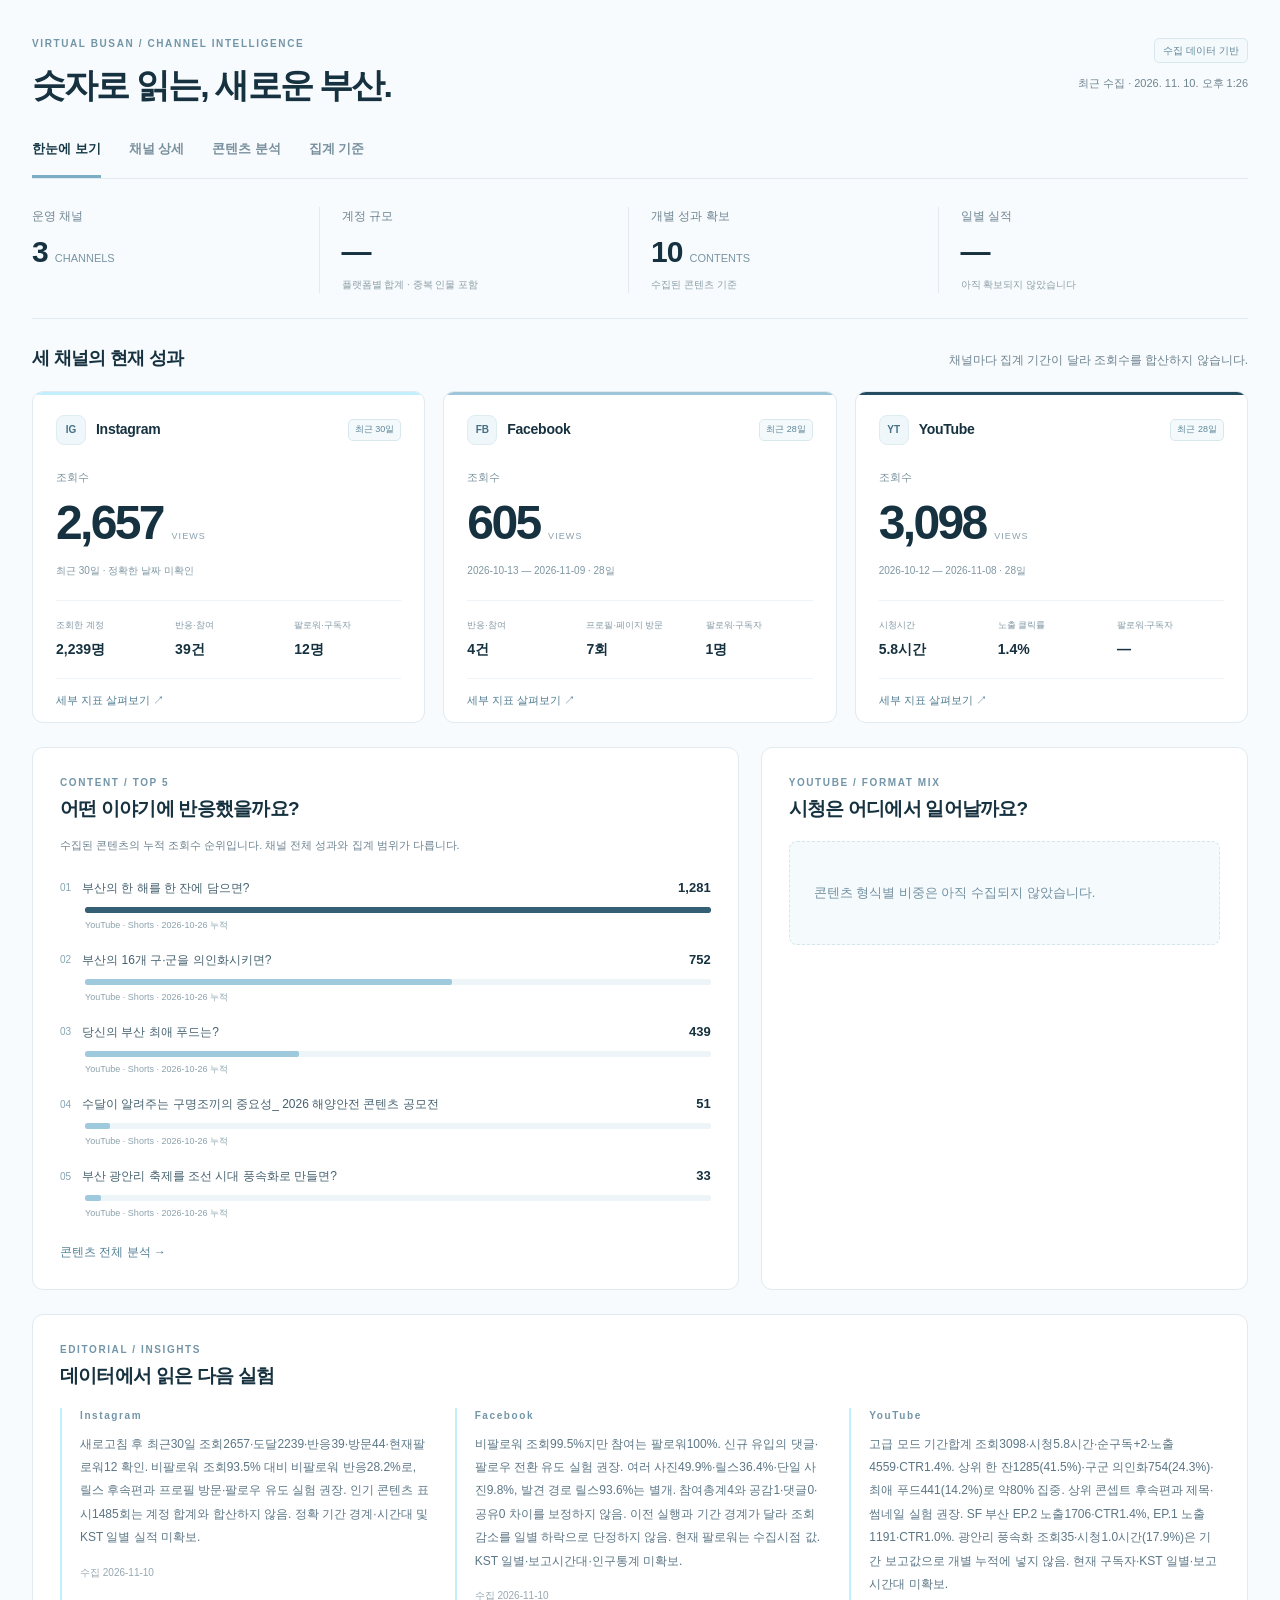
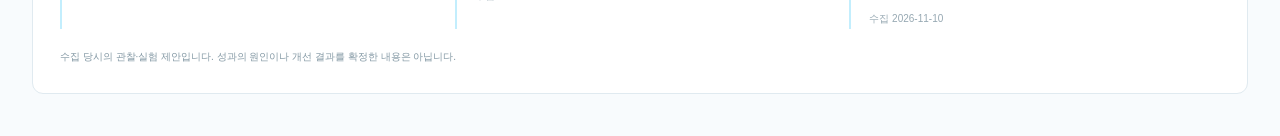
==== sns-dashboard/index.html @ a309fb2d "Update SNS dashboard from 38fe41e" ====
<!doctype html>
<html lang="ko">
<head>
<meta charset="utf-8"><meta name="viewport" content="width=device-width, initial-scale=1">
<meta name="description" content="버츄얼 부산 Instagram·Facebook·YouTube의 기간별 성과와 개별 콘텐츠, 수집 범위를 살펴보는 대시보드입니다.">
<title>버츄얼 부산 성과 대시보드 | 771 LAYERS</title>
<style>:root{--ink:#16313f;--muted:#6d8390;--line:#e0eaf0;--blue:#c3eefd;--accent:#6fa6bc;--pale:#f3f9fc}
*{box-sizing:border-box}
body{margin:0;background:#f8fbfd;color:var(--ink);font-family:Pretendard,"Noto Sans KR",-apple-system,BlinkMacSystemFont,"Segoe UI",sans-serif;font-size:14px;line-height:1.6}
button,input,select{font:inherit}
button,a,summary{touch-action:manipulation}
button{cursor:pointer}
a{color:inherit}
button:focus-visible,a:focus-visible,input:focus-visible,select:focus-visible,summary:focus-visible{outline:3px solid #629cb7;outline-offset:4px}
.sr-only{position:absolute;width:1px;height:1px;padding:0;margin:-1px;overflow:hidden;clip:rect(0,0,0,0);white-space:nowrap;border:0}
#dashboard-app{max-width:1280px;margin:auto;padding:36px 32px 42px}
.dashboard-mast{display:flex;align-items:flex-start;justify-content:space-between;gap:24px;margin-bottom:30px}
.kicker{display:block;color:#7295a7;font-size:10px;font-weight:650;letter-spacing:.16em;line-height:1.5}
h1{font-size:clamp(23px,3vw,34px);line-height:1.35;letter-spacing:-.055em;margin:12px 0 0}
h2{font-size:21px;line-height:1.4;letter-spacing:-.04em;margin:6px 0 0}
h3{font-size:16px;line-height:1.5;margin:0;letter-spacing:-.02em}
p{margin:0}
.mast-meta{display:grid;justify-items:end;gap:12px;font-size:11px;color:var(--muted);padding-top:2px}
.badge{display:inline-block;border:1px solid #d9e8ef;border-radius:5px;background:#f4fafc;color:#5e8597;padding:4px 8px;font-size:10px;line-height:1.5;white-space:nowrap}
.badge.good{background:#eaf7f5;color:#4a7e78;border-color:#daece7}
.dashboard-tabs{display:flex;gap:28px;border-bottom:1px solid var(--line);margin-bottom:28px;overflow-x:auto}
.tab{flex-shrink:0;background:none;border:0;border-bottom:3px solid transparent;padding:0 0 15px;font-size:13px;color:#78909d;font-weight:600}
.tab[aria-selected=true]{border-color:#7baec2;color:#173847}
.dashboard-view{display:grid;gap:24px}
.summary-rail{display:grid;grid-template-columns:repeat(4,minmax(0,1fr));border-bottom:1px solid var(--line);padding:0 0 25px;gap:22px}
.summary-rail>.metric{border-right:1px solid var(--line);padding-right:16px}
.summary-rail>.metric:last-child{border:0}
.metric{display:flex;flex-direction:column;gap:7px;min-width:0}
.metric-label{font-size:12px;color:#6d8592}
.metric strong{font-size:30px;font-weight:650;line-height:1.25;letter-spacing:-.03em;font-variant-numeric:tabular-nums}
.metric strong small{font-size:11px;letter-spacing:0;font-weight:450;color:#7995a3;margin-left:7px}
.metric-hint{font-size:10px;color:#8b9ea8}
.overview-title{display:flex;align-items:baseline;justify-content:space-between;gap:20px;margin:3px 0 -5px}
.overview-title h2{font-size:18px;margin:0}
.muted{font-size:12px;line-height:1.8;color:var(--muted)}
.channel-cards{display:grid;grid-template-columns:repeat(3,minmax(0,1fr));gap:18px}
.channel-card{background:white;border:1px solid var(--line);padding:23px 23px 0;border-radius:11px;overflow:hidden;position:relative}
.channel-card::before{content:"";position:absolute;top:0;left:0;right:0;height:3px;background:#c3eefd}
.channel-card.fb::before{background:#9fc6d8}
.channel-card.yt::before{background:#244d61}
.channel-card-head{display:flex;align-items:center;gap:10px;margin-bottom:24px}
.channel-card-head h3{font-size:14px}
.channel-card-head .badge{margin-left:auto;font-size:9px;padding:3px 6px}
.platform-mark{display:grid;place-items:center;flex-shrink:0;width:30px;height:30px;background:#eff7fa;border:1px solid #deedf2;border-radius:8px;font-size:10px;font-weight:750;color:#456f84}
.card-label{font-size:11px;color:#7b929e}
.channel-value{display:block;font-size:clamp(34px,4vw,48px);font-weight:650;letter-spacing:-.055em;font-variant-numeric:tabular-nums;line-height:1.3;margin:5px 0 8px}
.channel-value small{font-size:9px;color:#8ba1ad;letter-spacing:.12em;font-weight:500;margin-left:5px}
.period{font-size:10px;line-height:1.8;color:#7e96a2;overflow-wrap:anywhere}
.channel-mini{display:grid;grid-template-columns:repeat(3,minmax(0,1fr));gap:12px;border-top:1px solid #edf3f6;padding:17px 0;margin:20px 0 0}
.channel-mini dt{font-size:9px;color:#8499a5;white-space:nowrap}
.channel-mini dd{margin:6px 0 0;font-size:14px;font-weight:650;font-variant-numeric:tabular-nums}
.card-link{background:none;border:0;border-top:1px solid #edf3f6;padding:13px 0;width:100%;text-align:left;font-size:11px;color:#527e92}
.card-link:hover{color:#153b50}
.panel{padding:27px;background:white;border:1px solid var(--line);border-radius:11px;min-width:0}
.section-heading{display:flex;align-items:center;justify-content:space-between;gap:18px;margin-bottom:18px}
.section-heading h2{font-size:19px}
.section-description{margin:-5px 0 22px;font-size:11px}
.overview-dual{display:grid;grid-template-columns:1.45fr 1fr;gap:22px}
.rank-list{list-style:none;padding:0;margin:0;display:grid;gap:18px}
.rank-head{display:flex;align-items:center;gap:11px;margin-bottom:8px;font-size:12px}
.rank-number{flex-shrink:0;font-size:10px;font-variant-numeric:tabular-nums;color:#87a4b3}
.rank-name{flex:1;overflow:hidden;text-overflow:ellipsis;white-space:nowrap;color:#45616f}
.rank-head strong{font-size:13px;font-weight:650;font-variant-numeric:tabular-nums}
.bar-track{height:6px;background:#eef5f8;border-radius:2px;margin-left:25px;overflow:hidden}
.bar-track span{display:block;height:100%;background:#9fc9dc;border-radius:2px}
.rank-list li:first-child .bar-track span{background:#355f75}
.rank-list li>small{display:block;margin:5px 0 0 25px;color:#8ca1ac;font-size:9px}
.text-button{background:none;border:0;padding:0;margin-top:22px;font-size:12px;color:#527e92;text-align:left}
.donut-wrap{position:relative;width:190px;max-width:80%;margin:16px auto 12px}
.donut{display:block;width:100%;height:auto}
.ring-base{stroke:#e9f2f6}
.ring-value{stroke:#82b8ce}
.donut-center{position:absolute;inset:0;display:flex;flex-direction:column;align-items:center;justify-content:center;pointer-events:none}
.donut-center strong{font-size:31px;font-weight:650;letter-spacing:-.05em}
.donut-center span{font-size:9px;letter-spacing:.16em;color:#8ba5b3;margin-top:2px}
.donut-legend{display:flex;justify-content:center;gap:20px;font-size:11px;margin:12px 0 18px;color:#627f8e}
.donut-legend span::before{content:"";display:inline-block;width:7px;height:7px;background:#82b8ce;margin-right:6px;border-radius:2px}
.donut-legend span:last-child::before{background:#e3edf2}
.overview-dual .panel>.period{text-align:center}
.note{color:#8297a3;font-size:10px;line-height:1.9;margin-top:18px;overflow-wrap:anywhere}
.insight-grid{display:grid;grid-template-columns:repeat(3,minmax(0,1fr));gap:24px}
.insight-grid article{border-left:2px solid #c3eefd;padding-left:18px}
.insight-grid p{font-size:12px;line-height:1.95;color:#5b7685;margin:10px 0}
.insight-grid small{font-size:10px;color:#96a8b2}
.button{min-height:36px;border:1px solid #d5e4ec;background:#fff;padding:8px 12px;border-radius:6px;color:#56778a;font-size:11px;white-space:nowrap}
.button:hover{background:#eef8fc;border-color:#aacdda}
.controls{display:flex;flex-wrap:wrap;align-items:end;gap:14px}
.field{display:grid;gap:8px;min-width:150px;font-size:11px;color:#718c9b}
.field input,.field select{font-size:13px;line-height:1.4;min-height:42px;padding:10px 12px;border:1px solid #d7e5ed;background:#fff;color:#284d60;border-radius:6px;max-width:100%;width:100%}
.search-field{flex:1;min-width:180px}
.content-controls{gap:12px;padding:18px;background:#f5fafc;border-radius:8px}
.content-controls>.field{min-width:120px;flex:1}
.content-controls>.search-field{flex:1.5}
.metrics-grid{display:grid;grid-template-columns:repeat(4,minmax(0,1fr));gap:0;margin-top:22px}
.metrics-grid>.metric{padding:22px 16px 22px 0;border-top:1px solid #e8f0f4}
.metrics-grid .metric strong{font-size:27px}
.history-chart{display:flex;align-items:end;justify-content:center;gap:clamp(16px,5vw,58px);padding:16px 4px 6px;overflow-x:auto}
.history-point{min-width:60px;max-width:110px;flex:1;display:grid;gap:8px;text-align:center;font-variant-numeric:tabular-nums}
.history-point>strong{font-size:16px;font-weight:650}
.history-rail{height:130px;background:#f2f8fb;position:relative;display:flex;align-items:end;justify-content:center;border-radius:4px;overflow:hidden}
.history-rail>span{display:block;width:100%;background:#a6cddd;border-radius:4px 4px 0 0}
.history-point:last-child .history-rail>span{background:#355f75}
.history-point>span{font-size:12px;color:#668494}
.history-point>small{font-size:10px;color:#95aab5}
.analysis-copy{color:#5d7a8a;font-size:14px;line-height:2;max-width:850px;margin-bottom:22px}
.text-link{font-size:12px;color:#3f708a;text-decoration:none;text-underline-offset:4px}
.text-link:hover{text-decoration:underline}
.source-links{display:flex;flex-wrap:wrap;gap:14px;margin-top:16px}
.result-count{font-size:11px;color:#7391a1;padding:18px 0 14px}
.table-scroll{max-width:100%;overflow:auto}
table{width:100%;border-collapse:collapse;font-variant-numeric:tabular-nums}
th{font-size:10px;text-align:right;color:#76919f;background:#f3f8fb;white-space:nowrap;padding:13px 12px;font-weight:550}
td{font-size:12px;text-align:right;white-space:nowrap;padding:18px 12px;border-bottom:1px solid #edf3f6;color:#65808f}
th:first-child,td:first-child{text-align:left}
td:first-child{min-width:270px;max-width:420px}
td:nth-child(2){text-align:left;font-size:11px}
td small{display:block;font-size:9px;color:#98adb8;margin-top:5px}
tbody tr:hover{background:#fbfdfe}
.content-title{display:flex;gap:12px;align-items:center;white-space:normal;min-width:240px;line-height:1.8}
.content-title .text-link{color:#294e62;font-weight:550}
.content-title .rank-number{align-self:start;padding-top:3px}
.empty{padding:38px 24px;background:#f5fafc;border:1px dashed #d4e5ed;border-radius:8px;font-size:13px;line-height:2;color:#7290a1;margin:18px 0}
.coverage-grid{display:grid;grid-template-columns:repeat(3,minmax(0,1fr));gap:18px}
.coverage-grid article{padding:20px;background:#f6fafc;border-radius:8px}
.coverage-grid h3{margin-bottom:13px}
.coverage-grid p{font-size:11px;color:#7791a0;margin:12px 0}
.coverage-grid small{display:block;font-size:10px;color:#88a0ad;line-height:1.8}
.goal-field{display:inline-grid;margin-top:20px;margin-right:12px;vertical-align:bottom}
.definitions{display:grid;grid-template-columns:150px 1fr;gap:15px 24px;margin:0;font-size:12px;line-height:1.9}
.definitions dt{font-weight:600;color:#446a80}
.definitions dd{margin:0;color:#7a94a3}
.source-note{border-top:1px solid #e7eff4;padding:15px 0}
.source-note summary{cursor:pointer;font-size:12px;color:#608396}
.source-note p{font-size:12px;line-height:2;color:#8198a5;margin-top:18px;overflow-wrap:anywhere}
@media(max-width:1000px){#dashboard-app{padding:28px 24px}
.channel-card{padding:20px 18px 0}
.channel-mini{gap:8px}
.channel-mini dt{white-space:normal}
.overview-dual{grid-template-columns:1.2fr 1fr}
.metrics-grid{grid-template-columns:repeat(3,minmax(0,1fr))}
.insight-grid{gap:16px}
}
@media(max-width:700px){#dashboard-app{padding:24px 16px 30px}
.dashboard-mast{flex-direction:column;gap:16px;margin-bottom:22px}
.mast-meta{justify-items:start;display:flex;flex-wrap:wrap;align-items:center;font-size:10px;gap:10px}
.dashboard-tabs{gap:24px;margin-bottom:23px}
.tab{font-size:12px;padding-bottom:13px}
.dashboard-view{gap:20px}
.summary-rail{grid-template-columns:repeat(2,minmax(0,1fr));gap:20px;padding-bottom:22px}
.summary-rail>.metric:nth-child(2){border:0}
.summary-rail .metric strong{font-size:26px}
.metric-hint{font-size:9px}
.overview-title{flex-direction:column;gap:8px}
.overview-title .muted{font-size:11px}
.channel-cards{grid-template-columns:1fr;gap:14px}
.channel-card{padding:20px 22px 0}
.channel-card-head{margin-bottom:16px}
.channel-value{font-size:44px}
.channel-mini{margin-top:17px;padding:15px 0}
.channel-mini dt{font-size:10px}
.channel-mini dd{font-size:16px}
.channel-card .period{font-size:11px}
.card-link{min-height:44px}
.overview-dual{grid-template-columns:1fr;gap:20px}
.panel{padding:22px 18px}
.section-heading{gap:12px;align-items:flex-start;flex-wrap:wrap}
.section-heading h2{font-size:18px}
.insight-grid{grid-template-columns:1fr;gap:24px}
.insight-grid p{font-size:13px}
.metrics-grid{grid-template-columns:repeat(2,minmax(0,1fr))}
.metrics-grid .metric strong{font-size:26px}
.metrics-grid>.metric{padding:18px 8px 18px 0}
.controls>.field{flex:1;min-width:120px}
.content-controls>.field{flex:1;min-width:calc(50% - 8px)}
.content-controls>.search-field{min-width:100%}
.field input,.field select{font-size:16px;min-height:44px}
.coverage-grid{grid-template-columns:1fr;gap:14px}
.definitions{grid-template-columns:1fr;gap:6px}
.definitions dd{margin-bottom:12px}
.history-chart{gap:18px}
.history-rail{height:110px}
.history-point{min-width:55px}
.history-point>strong{font-size:14px}
.note{font-size:11px}
.button{min-height:42px}
.donut-wrap{width:180px}
.table-scroll{margin-top:4px}
td{padding:15px 10px}
.source-note summary{line-height:1.9}
}


/* Allow ranking titles to truncate inside narrow grid tracks. */
.rank-list,.rank-list li,.rank-head{min-width:0;max-width:100%}
.rank-name{min-width:0}
.rank-head strong{flex-shrink:0}
</style>
</head>
<body>
<main id="dashboard-app" aria-label="SNS 성과 대시보드"></main>
<noscript><p>성과 탐색에는 JavaScript가 필요합니다.</p></noscript>
<!--
ASIDE UPDATE GUIDE / 수집 규약 v2
수정 범위: dashboard-data JSON만 갱신합니다. 화면·모델·스타일 코드는 수정하지 않습니다.
기존 daily/posts/collection/weeklyGoals 이력을 삭제하지 않습니다. 미수집은 null, 실제0은 숫자0입니다.
1. daily는 한국시간 날짜별 실제 실적만 저장합니다. 최근28일/30일 합계나 누적치를 하루 값으로 넣지 않습니다.
2. posts는 cid+ch+asOf별 개별 콘텐츠 누적 스냅샷입니다. date는 게시일, asOf는 누적 기준일입니다.
   format은 short|video|reel|image|other로 구분하며 확인하지 못하면 생략합니다.
   일반 동영상 개별 수치를 확인했다면 형식과 기준일·출처를 함께 저장합니다. 채널의 일반 영상 합계를 단일 게시물로 넣지 않습니다.
3. channelSnapshots는 기간별 채널 성과입니다. ch+collectedAt으로 갱신하며 구조:
   {ch:'ig|fb|yt',collectedAt:'시간대포함ISO',window:{days:28,start:'YYYY-MM-DD 또는 null',end:'YYYY-MM-DD 또는 null',timeZone:'확인된시간대 또는 미확인'},metrics:{views:숫자,followers:숫자, ...},insight:'관찰메모',sources:['검증한출처URL']}
   날짜/시간대를 추정하지 않습니다. followers는 수집시점계정규모이며 기간성과와 별개입니다.
   metric 키와 정의는 README.md와 dashboard-model.js를 따릅니다.
4. collection에는 채널별 attemptedAt/status(ok|partial|failed)/message를 계속 기록합니다.
   기존 방식의 한국어 수집 메모도 화면에서 자동 해석하지만 가능하면 channelSnapshots를 함께 저장합니다.
   메모에는 정확한 기간, 지표명, 원문수치, 누락범위, 출처를 기록합니다. 로그인정보·토큰·개인정보는 금지합니다.
5. updatedAt은 마지막 실제 성공 수집 시각입니다. 전체 실패면 유지합니다.
6. 기간별 성과, 콘텐츠 누적, 일별 실적을 혼합하거나 기간이 다른채널 조회수를 합산하지 않습니다.
7. JSON의 <는 유니코드 escape로 저장합니다. 커밋 전 JSON 문법과 기존이력 보존을 검증합니다.
8. main push -> 자동 exporter -> 공개포트폴리오 sns-dashboard/ 배포를 확인합니다.
-->
<script id="dashboard-data" type="application/json">
{
  "schemaVersion": 1,
  "timeZone": "Asia/Seoul",
  "goal": 10000,
  "updatedAt": "2026-11-10T04:26:46.731Z",
  "channels": [
    {
      "id": "ig",
      "name": "Instagram",
      "color": "#C13584",
      "url": "https://www.instagram.com/huyangbusan/"
    },
    {
      "id": "fb",
      "name": "Facebook",
      "color": "#1877F2",
      "url": "https://www.facebook.com/profile.php?id=61595306941097"
    },
    {
      "id": "yt",
      "name": "YouTube",
      "color": "#D93025",
      "url": "https://www.youtube.com/channel/UCQipWfDNW3Jyh-cZTxS-l5A"
    }
  ],
  "daily": [],
  "posts": [
    {
      "cid": "yt-ol4yp6QLIFU",
      "ch": "yt",
      "title": "스테인드글라스로 표현된 부산 전포 카페거리",
      "date": "2026-10-25",
      "asOf": "2026-10-26",
      "views": 15,
      "com": 0,
      "conv": null,
      "source": "https://www.youtube.com/watch?v=ol4yp6QLIFU",
      "collectedAt": "2026-10-26T00:17:43.814Z"
    },
    {
      "cid": "yt-EjxKXxyIb9U",
      "ch": "yt",
      "title": "부산 갈매기 길들이기",
      "date": "2026-10-25",
      "asOf": "2026-10-26",
      "views": 1,
      "com": 0,
      "conv": null,
      "source": "https://www.youtube.com/watch?v=EjxKXxyIb9U",
      "collectedAt": "2026-10-26T00:17:43.814Z"
    },
    {
      "cid": "yt-zXyknTjiwMY",
      "ch": "yt",
      "title": "부산의 16개 구·군을 의인화시키면?",
      "date": "2026-10-23",
      "asOf": "2026-10-26",
      "views": 752,
      "com": 0,
      "conv": null,
      "source": "https://www.youtube.com/watch?v=zXyknTjiwMY",
      "collectedAt": "2026-10-26T00:17:43.814Z"
    },
    {
      "cid": "yt-6e5lO6iEXos",
      "ch": "yt",
      "title": "부산 광안리 축제를 조선 시대 풍속화로 만들면?",
      "date": "2026-10-23",
      "asOf": "2026-10-26",
      "views": 33,
      "com": 0,
      "conv": null,
      "source": "https://www.youtube.com/watch?v=6e5lO6iEXos",
      "collectedAt": "2026-10-26T00:17:43.814Z"
    },
    {
      "cid": "yt-5NVXo_Ds8Lk",
      "ch": "yt",
      "title": "부산의 한 해를 한 잔에 담으면?",
      "date": "2026-10-21",
      "asOf": "2026-10-26",
      "views": 1281,
      "com": 0,
      "conv": null,
      "source": "https://www.youtube.com/watch?v=5NVXo_Ds8Lk",
      "collectedAt": "2026-10-26T00:17:43.814Z"
    },
    {
      "cid": "yt-a-Ur5P8Adow",
      "ch": "yt",
      "title": "당신의 부산 최애 푸드는?",
      "date": "2026-10-20",
      "asOf": "2026-10-26",
      "views": 439,
      "com": 0,
      "conv": null,
      "source": "https://www.youtube.com/watch?v=a-Ur5P8Adow",
      "collectedAt": "2026-10-26T00:17:43.814Z"
    },
    {
      "cid": "yt-B6y_7RtQI-0",
      "ch": "yt",
      "title": "부산의 풍경을 오븐에 넣어봤다 | 판타지 베이커리 부산",
      "date": "2026-10-14",
      "asOf": "2026-10-26",
      "views": 12,
      "com": 0,
      "conv": null,
      "source": "https://www.youtube.com/watch?v=B6y_7RtQI-0",
      "collectedAt": "2026-10-26T00:17:43.814Z"
    },
    {
      "cid": "yt-Yrdr9obbqaY",
      "ch": "yt",
      "title": "갓 구운 부산 씨앗호떡 한입 ! | 남포동 포동포동",
      "date": "2026-10-02",
      "asOf": "2026-10-26",
      "views": 18,
      "com": 0,
      "conv": null,
      "source": "https://www.youtube.com/watch?v=Yrdr9obbqaY",
      "collectedAt": "2026-10-26T00:17:43.814Z"
    },
    {
      "cid": "yt-4KvRC7-BmWA",
      "ch": "yt",
      "title": "부산 거북이 라이더의 야경 질주 | 수영강부터 전포까지",
      "date": "2026-10-01",
      "asOf": "2026-10-26",
      "views": 25,
      "com": 0,
      "conv": null,
      "source": "https://www.youtube.com/watch?v=4KvRC7-BmWA",
      "collectedAt": "2026-10-26T00:17:43.814Z"
    },
    {
      "cid": "yt-XmL_RIqOois",
      "ch": "yt",
      "title": "수달이 알려주는 구명조끼의 중요성_ 2026 해양안전 콘텐츠 공모전",
      "date": "2026-10-01",
      "asOf": "2026-10-26",
      "views": 51,
      "com": 0,
      "conv": null,
      "source": "https://www.youtube.com/watch?v=XmL_RIqOois",
      "collectedAt": "2026-10-26T00:17:43.814Z"
    }
  ],
  "weeklyGoals": [],
  "collection": [
    {
      "ch": "ig",
      "attemptedAt": "2026-10-26T00:17:43.814Z",
      "status": "partial",
      "message": "최근 30일(UI 정확한 시작·종료일 미표시): 조회 778, 조회한 사람 593, 반응 22, 참여 계정 6, 프로필 방문 28. 현재 팔로워 9, 게시물 6. 구·군 캐릭터 게시물 누적 조회 162, 좋아요 2, 댓글·저장·공유 0. 정확한 게시일 미확보로 posts 미반영. 일별 KST 실적 미수집. 인사이트: 개별 게시물 비팔로워 조회 89.4%로 신규 도달은 있으나 프로필 활동·팔로우 0. 출처 https://www.instagram.com/accounts/insights/?timeframe=30 및 https://www.instagram.com/insights/media/4014005589007873004/"
    },
    {
      "ch": "fb",
      "attemptedAt": "2026-10-26T00:17:43.814Z",
      "status": "partial",
      "message": "9/28~10/25 최근 28일: 조회 579, 3초 조회 27, 1분 조회 0, 시청시간 7분14초, 참여 4, 공감 1, 댓글·공유 0, 방문 7, 순팔로우 1. 현재 팔로워 1. 홍법사 게시물 누적 조회 20, 댓글·공유·공감 0. 게시일 UI 10/22 11:22(시간대 미표시)로 KST posts 미반영. 일별 실적 미수집. 인사이트: 비팔로워 조회 99.5%, 여러 사진 조회 비중 46.6%, 릴스 38%. 노출은 발생하나 반응 확대가 필요. 출처 https://www.facebook.com/professional_dashboard/profile_insights/views/ 및 https://www.facebook.com/professional_dashboard/insights/engagement"
    },
    {
      "ch": "yt",
      "attemptedAt": "2026-10-26T00:17:43.814Z",
      "status": "partial",
      "message": "Shorts 10건 누적 조회·댓글 수집. 최근 28일(9/27~10/24) 조회 2,927, 시청시간 4.8시간, 구독자 순증 2, 현재 구독자 2. KST 일별 실적·전환·일말 구독자 미수집. 인사이트: 한 잔 콘텐츠 1,281회, 구·군 의인화 752회로 수집 Shorts 중 상위. 게시 경과시간 차이로 형식 효과 단정 불가. 출처 https://studio.youtube.com/channel/UCQipWfDNW3Jyh-cZTxS-l5A/analytics/tab-overview/period-default"
    },
    {
      "ch": "ig",
      "message": "최근 30일(정확한 시작·종료일 UI 미표시): 조회 778, 조회한 사람 593, 반응 22, 참여 계정 6, 프로필 방문 30, 현재 팔로워 9, 게시물 7. 조회 비팔로워 비중 85.7%, 반응 비팔로워 비중 4.5%. 인사이트: 신규 도달 대비 비팔로워 반응 비중이 낮아 댓글 질문과 프로필 방문 유도 실험 권장. 전일 수집 프로필 방문 28→30이나 이동기간 값이므로 일별 증가로 간주하지 않음. KST 일별 실적 미확보. 출처 https://www.instagram.com/accounts/insights/?timeframe=30",
      "attemptedAt": "2026-10-27T00:07:08.981Z",
      "status": "partial"
    },
    {
      "ch": "fb",
      "message": "최근 28일 2026-09-29~2026-10-26: 조회 590, 3초 조회 27, 1분 조회 0, 시청시간 7분14초, 참여 4, 공감 1, 댓글 0, 공유 0, 방문 7, 순팔로우 1, 현재 팔로워 1. 참여 총계와 하위 항목 합계의 UI 차이는 보정하지 않음. 비팔로워 조회 99.5%, 여러 사진 47.6%, 릴스 37.3%. 인사이트: 신규 노출은 있으나 참여·팔로우 전환 규모는 작음. KST 일별 실적 미확보. 출처 https://www.facebook.com/professional_dashboard/profile_insights/views/ 및 https://www.facebook.com/professional_dashboard/insights/engagement 및 https://www.facebook.com/professional_dashboard/profile_insights/audience",
      "attemptedAt": "2026-10-27T00:07:08.981Z",
      "status": "partial"
    },
    {
      "ch": "yt",
      "message": "최근 28일 2026-09-28~2026-10-25: 조회 3062, 시청시간 5.8시간, 구독자 순증 2, 노출 3833, CTR 1.8%. 현재 구독자 2. 기간 콘텐츠 상위: 한 잔 1281, 구·군 의인화 766, 최애 푸드 439로 합계 2486(81.2%). Shorts 피드 유입 93.2%, 계속 시청 24.7%, 이탈 75.3%. 일반 동영상 조회 284, CTR 1.3%, 평균 시청 0:45. 현재 목록 누적 EP.2 167, EP.1 115와 기간값은 구분. 최신 해동용궁사 현재 조회 8이며 기간 분석 5와 혼합하지 않음. 인사이트: Shorts 첫 장면·문구 및 일반 영상 썸네일·제목 개선 실험 권장. 광안리 높은 평균 시청은 소표본/반복 영향 검토 필요. KST 일별 실적 미확보, 기간값은 posts에 넣지 않음. 출처 https://studio.youtube.com/channel/UCQipWfDNW3Jyh-cZTxS-l5A/analytics/tab-overview/period-default 및 https://studio.youtube.com/channel/UCQipWfDNW3Jyh-cZTxS-l5A/analytics/tab-content/period-default",
      "attemptedAt": "2026-10-27T00:07:08.981Z",
      "status": "partial"
    },
    {
      "ch": "ig",
      "attemptedAt": "2026-10-28T00:20:13.683Z",
      "status": "partial",
      "message": "최근 30일(정확한 시작·종료일 UI 미표시): 조회 953, 조회한 사람 741, 반응 26, 참여 계정 7, 프로필 방문 30, 현재 팔로워 9. 조회 비팔로워 87.5%, 반응 비팔로워 7.7%, 조회 콘텐츠 유형 릴스 100%. 인사이트: 신규 도달에 비해 비팔로워 반응 비중이 낮아 댓글 질문과 프로필 방문 유도 실험 권장. 이동기간 수치의 전일 차이는 일별 실적으로 간주하지 않음. KST 일별 실적 미확보. 출처 https://www.instagram.com/accounts/insights/?timeframe=30"
    },
    {
      "ch": "fb",
      "attemptedAt": "2026-10-28T00:20:13.683Z",
      "status": "partial",
      "message": "최근 28일 2026-09-30~2026-10-27: 조회 592, 3초 조회 27, 1분 조회 0, 시청시간 7분14초, 참여 4, 공감 1, 댓글 0, 공유 0, 방문 7, 순팔로우 1, 팔로우 취소 0, 현재 팔로워 1. 참여 총계와 하위 항목 합계 UI 차이는 보정하지 않음. 비팔로워 조회 99.5%, 여러 사진 47.8%, 릴스 37.2%. 발견 트래픽 릴스 93.6%. 인사이트: 릴스가 주요 유입 경로이나 팔로워 전환 규모는 작아 후속 콘텐츠·팔로우 유도 실험 권장. KST 일별 실적 미확보. 출처 https://www.facebook.com/professional_dashboard/profile_insights/views/ 및 https://www.facebook.com/professional_dashboard/insights/engagement/ 및 https://www.facebook.com/professional_dashboard/profile_insights/audience/"
    },
    {
      "ch": "yt",
      "attemptedAt": "2026-10-28T00:20:13.683Z",
      "status": "partial",
      "message": "최근 28일 2026-09-29~2026-10-26: 조회 3147, 시청시간 5.9시간, 구독자 순증 2, 현재 구독자 2, 노출 4221, CTR 1.7%. Shorts 조회 비중 88.5%, 유효 조회 643, 좋아요 27, 피드 유입 93.3%, 계속 시청 24.9%, 이탈 75.1%. 일반 동영상 조회 363, CTR 1.3%, 평균 시청 0:41, 탐색 유입 84.9%. 기간 상위 한 잔 1282, 구·군 의인화 759, 최애 푸드 439, 합계 2480(78.8%). 인사이트: Shorts 초반 훅 및 일반 영상 제목·썸네일 개선 실험 권장. 극단적 평균 조회율은 반복 재생·소수 표본 영향을 고려. 기간값은 콘텐츠 누적과 구분하며 posts에 넣지 않음. KST 일별 실적 미확보. 출처 https://studio.youtube.com/channel/UCQipWfDNW3Jyh-cZTxS-l5A/analytics/tab-overview/period-default 및 https://studio.youtube.com/channel/UCQipWfDNW3Jyh-cZTxS-l5A/analytics/tab-content/period-default"
    },
    {
      "ch": "ig",
      "attemptedAt": "2026-11-02T07:44:35.365Z",
      "status": "partial",
      "message": "최근 30일(정확한 경계 미표시): views 981, reach 753, interactions 26, engagedAccounts 7, profileVisits 37, followers 10, postsCount 7, nonFollowerViewsShare 86.2, nonFollowerInteractionsShare 7.7, reelsShare 100. 비팔로워 조회 비중 86.2%에 비해 비팔로워 반응 비중은 7.7%로 낮음. 초반 질문·저장할 이유·프로필 방문 유도 실험 권장. 최근 30일 정확한 경계와 시간대는 UI 미표시. 이동기간 차이를 일별 증가로 해석하지 않음. 현재 팔로워는 수집시점 계정규모. KST 일별 실적 미확보. 출처 https://www.instagram.com/accounts/insights/?timeframe=30"
    },
    {
      "ch": "fb",
      "attemptedAt": "2026-11-02T16:45:31+09:00",
      "status": "partial",
      "message": "2026-10-05~2026-11-01: views 613, interactions 4, profileVisits 7, followers 1, netFollowers 1, unfollows 0, threeSecondViews 27, oneMinuteViews 0, watchSeconds 434, nonFollowerViewsShare 99.5, nonFollowerInteractionsShare 0, photoShare 49.1, reelsShare 35.9, discoveryReelsShare 93.6, comments 0, shares 0. 비팔로워 조회 99.5%지만 참여는 팔로워 100%로 신규 방문자의 참여·팔로우 유도 필요. 여러 사진은 조회의 49.1%, 릴스는 발견 트래픽의 93.6%로 역할을 구분해 병행 실험 권장. 총 참여 4와 공감 1·댓글 0·공유 0의 합계 차이는 보정하지 않음. 표본이 작아 전기 대비 100%를 안정적 성장으로 단정하지 않음. 현재 팔로워는 수집시점 값이며 KST 일별 실적·인구통계 미확보. 출처 https://www.facebook.com/professional_dashboard/profile_insights/views?date_range=LAST_28D 및 https://www.facebook.com/professional_dashboard/insights/engagement/ 및 https://www.facebook.com/professional_dashboard/profile_insights/audience/"
    },
    {
      "ch": "yt",
      "attemptedAt": "2026-11-02T16:45:00+09:00",
      "status": "partial",
      "message": "2026-10-04~2026-10-31: views 3077, watchHours 5.8, netFollowers 2, followers 2, ctr 1.5, longformViews 458, longformCtr 1.3, longformAvgSeconds 38, engagedViews 615, likes 26, retainedShare 25.4, swipeAwayShare 74.6, shortsFeedShare 94.1, shortsShare 85.1. 상위 한 잔 1284회·구군 의인화 753회·최애 푸드 441회 합계 2478회(80.5%)로 집중. Shorts 이탈 74.6%로 첫 장면 훅 개선, 일반 영상 CTR 1.3%로 제목·썸네일 실험 권장. 전체 노출 4.5천·일반 노출 3.4천·Shorts 조회 2.6천은 반올림 표시여서 정확한 정수로 저장하지 않음. EP.2 기간조회 개요 280/일반 탭 283의 화면 차이 보존. 현재 구독자는 수집시점 값. 기간 콘텐츠 값은 posts 누적값으로 넣지 않음. KST 일별 실적 미확보. 출처 https://studio.youtube.com/channel/UCQipWfDNW3Jyh-cZTxS-l5A/analytics/tab-overview/period-default 및 https://studio.youtube.com/channel/UCQipWfDNW3Jyh-cZTxS-l5A/analytics/tab-content/period-default"
    },
    {
      "ch": "ig",
      "attemptedAt": "2026-11-03T00:17:35.476Z",
      "status": "partial",
      "message": "최근 30일(정확한 경계 미표시): views 981, reach 753, interactions 26, engagedAccounts 7, profileVisits 37, followers 10, nonFollowerViewsShare 86.2, nonFollowerInteractionsShare 7.7, reelsShare 100. 비팔로워 조회 86.2% 대비 비팔로워 반응 7.7%로 낮아 댓글 질문·저장 동기·프로필 방문 유도 실험 권장. 계정 합계와 인기 콘텐츠 표시값은 집계범위가 달라 합산하지 않음. 최근 30일 정확한 경계·시간대 미표시. 현재 팔로워는 수집시점 값이며 KST 일별 실적 미확보. 출처 https://www.instagram.com/accounts/insights/?timeframe=30"
    },
    {
      "ch": "fb",
      "attemptedAt": "2026-11-03T09:17:00+09:00",
      "status": "partial",
      "message": "2026-10-06~2026-11-02: views 613, interactions 4, profileVisits 7, followers 1, netFollowers 1, unfollows 0, threeSecondViews 27, oneMinuteViews 0, watchSeconds 434, nonFollowerViewsShare 99.5, nonFollowerInteractionsShare 0, photoShare 49.1, reelsShare 35.9, discoveryReelsShare 93.6, comments 0, shares 0. 비팔로워 조회 99.5%지만 참여는 팔로워 100%. 신규 방문자의 참여·팔로우 유도 실험 권장. 여러 사진 조회 49.1%, 발견 경로 릴스 93.6%로 역할을 구분. 참여 총계 4와 공감 1·댓글 0·공유 0 합계 차이는 보정하지 않음. 소표본의 전기 대비 +100%를 안정적 성장으로 단정하지 않음. 현재 팔로워는 수집시점 값. KST 일별 실적·인구통계 미확보. 출처 https://www.facebook.com/professional_dashboard/profile_insights/views/ 및 https://www.facebook.com/professional_dashboard/insights/engagement/ 및 https://www.facebook.com/professional_dashboard/profile_insights/audience/"
    },
    {
      "ch": "yt",
      "attemptedAt": "2026-11-03T09:18:00+09:00",
      "status": "partial",
      "message": "2026-10-05~2026-11-01: views 3091, watchHours 5.8, netFollowers 2, followers 2, impressions 4534, ctr 1.5, shortsShare 85.2, longformViews 458, retainedShare 25.4, swipeAwayShare 74.6, engagedViews 617, likes 26. 상위 한 잔 1284·구군 의인화 753·최애 푸드 441회, 합계 2478회(80.2%)로 집중. Shorts 이탈 74.6%로 첫 장면 훅 개선, 전체 CTR 1.5%로 제목·썸네일 실험 권장. 전체 유입 Shorts 피드 79.8%·탐색 13.3%·검색 3.3%이며 Shorts 전용 유입 비중과 구분. 신규 시청자 Shorts 550·동영상 39, 고정 시청자 각각 0. 노출의 69.1%가 YouTube 추천. 기간 게시 Shorts 9·동영상 5·게시물 4. 현재 구독자는 수집시점 값. 기간 콘텐츠 조회는 posts 누적으로 넣지 않음. KST 일별 실적 미확보. 출처 https://studio.youtube.com/channel/UCQipWfDNW3Jyh-cZTxS-l5A/analytics/tab-overview/period-default 및 https://studio.youtube.com/channel/UCQipWfDNW3Jyh-cZTxS-l5A/analytics/tab-content/period-default"
    },
    {
      "ch": "ig",
      "attemptedAt": "2026-11-08T14:01:38.474Z",
      "status": "partial",
      "message": "최근 30일(정확한 경계 미표시): views 2657, reach 2239, interactions 39, engagedAccounts 18, profileVisits 44, followers 12, nonFollowerViewsShare 93.5, nonFollowerInteractionsShare 28.2, reelsShare 100. 비팔로워 조회 93.5%, 비팔로워 반응 28.2%. 11월 2일 인기 릴스 표시 조회 1485회로 신규 유입을 견인하므로 유사한 지역·재료 재해석 시리즈와 프로필 방문 유도 실험 권장. 인기 콘텐츠 표시값과 계정 합계는 합산하지 않음. 반응 유형은 릴스 87.2%·게시물 12.8%. 정확 기간 경계·시간대와 KST 일별 실적 미확보. 팔로워는 수집시점 값. 출처 https://www.instagram.com/accounts/insights/?timeframe=30"
    },
    {
      "ch": "fb",
      "attemptedAt": "2026-11-08T14:01:38.474Z",
      "status": "partial",
      "message": "2026-10-11~2026-11-07: views 614, interactions 4, profileVisits 7, followers 1, netFollowers 1, unfollows 0, threeSecondViews 27, oneMinuteViews 0, watchSeconds 434, nonFollowerViewsShare 99.5, nonFollowerInteractionsShare 0, photoShare 49.2, reelsShare 35.8, discoveryReelsShare 93.6, comments 0, shares 0. 비팔로워 조회 99.5%지만 참여는 팔로워 100%. 신규 유입의 댓글·팔로우 전환 실험 권장. 여러 사진 조회 49.2%, 단일 사진 11.1%, 릴스 35.8%이며 발견 경로 릴스 93.6%와 구분. 참여 총계 4와 공감 1·댓글 0·공유 0의 차이는 보정하지 않음. 소표본 증감률을 안정적 성장으로 단정하지 않음. 현재 팔로워는 수집시점 값. KST 일별 실적·보고시간대·인구통계 미확보. 출처 https://www.facebook.com/professional_dashboard/profile_insights/views/ 및 https://www.facebook.com/professional_dashboard/insights/engagement/ 및 https://www.facebook.com/professional_dashboard/profile_insights/audience/"
    },
    {
      "ch": "yt",
      "attemptedAt": "2026-11-08T14:01:38.474Z",
      "status": "partial",
      "message": "2026-10-11~2026-11-07: views 3098, watchHours 5.8, netFollowers 2, impressions 4561, ctr 1.4, shortsFeedShare 93.8. 고급 모드 합계 조회 3098·시청 5.8시간·구독자 순증 2·썸네일 노출 4561·CTR 1.4%. 상위 한 잔 1285·구군 의인화 754·최애 푸드 441로 2480회(80.1%) 집중. 제목·썸네일 실험과 상위 콘셉트 후속편 권장. 전체 유입 Shorts 피드 79.7%·탐색 13.5%·검색 3.3%, Shorts 전용 피드 93.8%와 구분. 신규 시청자 Shorts 551·동영상 39, 정기 시청자 각각 0. 신규 흰여울 1편 17·2편 5회는 기간 보고값이며 posts 누적으로 넣지 않음. 새 분석 화면 주요 카드 숫자가 접근성 트리에 미노출되어 고급 모드 표로 정확 합계 확인. 현재 구독자·유지율·KST 일별 실적은 이번 수집에서 미확보. 보고시간대 미확인. 출처 https://studio.youtube.com/channel/UCQipWfDNW3Jyh-cZTxS-l5A/analytics/hub_overview 및 https://studio.youtube.com/channel/UCQipWfDNW3Jyh-cZTxS-l5A/analytics/hub_overview/explore?entity_type=CHANNEL&entity_id=UCQipWfDNW3Jyh-cZTxS-l5A&time_period=4_weeks&explore_type=TABLE_AND_CHART&metrics_computation_type=DELTA&metric=EXTERNAL_VIEWS&granularity=DAY&t_metrics=EXTERNAL_VIEWS&t_metrics=EXTERNAL_WATCH_TIME&t_metrics=SUBSCRIBERS_NET_CHANGE&t_metrics=VIDEO_THUMBNAIL_IMPRESSIONS&t_metrics=VIDEO_THUMBNAIL_IMPRESSIONS_VTR&dimension=VIDEO&o_column=EXTERNAL_VIEWS&o_direction=ANALYTICS_ORDER_DIRECTION_DESC 및 https://studio.youtube.com/channel/UCQipWfDNW3Jyh-cZTxS-l5A/analytics/hub_content"
    },
    {
      "ch": "ig",
      "attemptedAt": "2026-11-10T04:26:46.731Z",
      "status": "partial",
      "message": "최근30일(정확 기간 경계 미표시): views 2657, reach 2239, interactions 39, engagedAccounts 18, profileVisits 44, followers 12, nonFollowerViewsShare 93.5, nonFollowerInteractionsShare 28.2, reelsShare 100. 새로고침 후 최근30일 조회2657·도달2239·반응39·방문44·현재팔로워12 확인. 비팔로워 조회93.5% 대비 비팔로워 반응28.2%로, 릴스 후속편과 프로필 방문·팔로우 유도 실험 권장. 인기 콘텐츠 표시1485회는 계정 합계와 합산하지 않음. 정확 기간 경계·시간대 및 KST 일별 실적 미확보. 출처 https://www.instagram.com/accounts/insights/?timeframe=30"
    },
    {
      "ch": "fb",
      "attemptedAt": "2026-11-10T04:26:46.731Z",
      "status": "partial",
      "message": "2026-10-13~2026-11-09: views 605, interactions 4, profileVisits 7, followers 1, netFollowers 1, unfollows 0, threeSecondViews 27, oneMinuteViews 0, watchSeconds 434, nonFollowerViewsShare 99.5, nonFollowerInteractionsShare 0, photoShare 49.9, reelsShare 36.4, discoveryReelsShare 93.6, comments 0, shares 0. 비팔로워 조회99.5%지만 참여는 팔로워100%. 신규 유입의 댓글·팔로우 전환 유도 실험 권장. 여러 사진49.9%·릴스36.4%·단일 사진9.8%, 발견 경로 릴스93.6%는 별개. 참여총계4와 공감1·댓글0·공유0 차이를 보정하지 않음. 이전 실행과 기간 경계가 달라 조회 감소를 일별 하락으로 단정하지 않음. 현재 팔로워는 수집시점 값. KST 일별·보고시간대·인구통계 미확보. 출처 https://www.facebook.com/professional_dashboard/profile_insights/views/ 및 https://www.facebook.com/professional_dashboard/insights/engagement 및 https://www.facebook.com/professional_dashboard/profile_insights/audience"
    },
    {
      "ch": "yt",
      "attemptedAt": "2026-11-10T04:26:46.731Z",
      "status": "partial",
      "message": "2026-10-12~2026-11-08: views 3098, watchHours 5.8, netFollowers 2, impressions 4559, ctr 1.4. 고급 모드 기간합계 조회3098·시청5.8시간·순구독+2·노출4559·CTR1.4%. 상위 한 잔1285(41.5%)·구군 의인화754(24.3%)·최애 푸드441(14.2%)로 약80% 집중. 상위 콘셉트 후속편과 제목·썸네일 실험 권장. SF 부산 EP.2 노출1706·CTR1.4%, EP.1 노출1191·CTR1.0%. 광안리 풍속화 조회35·시청1.0시간(17.9%)은 기간 보고값으로 개별 누적에 넣지 않음. 현재 구독자·KST 일별·보고시간대 미확보. 출처 https://studio.youtube.com/channel/UCQipWfDNW3Jyh-cZTxS-l5A/analytics/hub_overview"
    }
  ],
  "channelSnapshots": [
    {
      "ch": "ig",
      "collectedAt": "2026-10-26T00:17:43.814Z",
      "window": {
        "days": 30,
        "start": null,
        "end": null,
        "timeZone": "미확인"
      },
      "metrics": {
        "views": 778,
        "reach": 593,
        "interactions": 22,
        "engagedAccounts": 6,
        "profileVisits": 28,
        "followers": 9,
        "postsCount": 6,
        "watchHours": null,
        "watchSeconds": null,
        "netFollowers": null,
        "unfollows": null,
        "impressions": null,
        "ctr": null,
        "shortsShare": null,
        "engagedViews": null,
        "likes": null,
        "shortsFeedShare": null,
        "retainedShare": null,
        "swipeAwayShare": null,
        "longformViews": null,
        "longformCtr": null,
        "longformAvgSeconds": null,
        "longformBrowseShare": null,
        "nonFollowerViewsShare": null,
        "nonFollowerInteractionsShare": null,
        "photoShare": null,
        "reelsShare": null,
        "discoveryReelsShare": null,
        "threeSecondViews": null,
        "oneMinuteViews": null,
        "comments": null,
        "shares": null
      },
      "insight": "개별 게시물 비팔로워 조회 89.4%로 신규 도달은 있으나 프로필 활동·팔로우 0.",
      "sources": [
        "https://www.instagram.com/accounts/insights/?timeframe=30",
        "https://www.instagram.com/insights/media/4014005589007873004/"
      ],
      "origin": "collection-note"
    },
    {
      "ch": "fb",
      "collectedAt": "2026-10-26T00:17:43.814Z",
      "window": {
        "days": 28,
        "start": null,
        "end": null,
        "timeZone": "미확인"
      },
      "metrics": {
        "views": 579,
        "reach": null,
        "interactions": 4,
        "engagedAccounts": null,
        "profileVisits": 7,
        "followers": 1,
        "postsCount": null,
        "watchHours": null,
        "watchSeconds": 434,
        "netFollowers": 1,
        "unfollows": null,
        "impressions": null,
        "ctr": null,
        "shortsShare": null,
        "engagedViews": null,
        "likes": null,
        "shortsFeedShare": null,
        "retainedShare": null,
        "swipeAwayShare": null,
        "longformViews": null,
        "longformCtr": null,
        "longformAvgSeconds": null,
        "longformBrowseShare": null,
        "nonFollowerViewsShare": null,
        "nonFollowerInteractionsShare": null,
        "photoShare": null,
        "reelsShare": null,
        "discoveryReelsShare": null,
        "threeSecondViews": 27,
        "oneMinuteViews": 0,
        "comments": null,
        "shares": 0
      },
      "insight": "비팔로워 조회 99.5%, 여러 사진 조회 비중 46.6%, 릴스 38%. 노출은 발생하나 반응 확대가 필요.",
      "sources": [
        "https://www.facebook.com/professional_dashboard/profile_insights/views/",
        "https://www.facebook.com/professional_dashboard/insights/engagement"
      ],
      "origin": "collection-note"
    },
    {
      "ch": "yt",
      "collectedAt": "2026-10-26T00:17:43.814Z",
      "window": {
        "days": 28,
        "start": null,
        "end": null,
        "timeZone": "미확인"
      },
      "metrics": {
        "views": 2927,
        "reach": null,
        "interactions": null,
        "engagedAccounts": null,
        "profileVisits": null,
        "followers": 2,
        "postsCount": null,
        "watchHours": 4.8,
        "watchSeconds": null,
        "netFollowers": 2,
        "unfollows": null,
        "impressions": null,
        "ctr": null,
        "shortsShare": null,
        "engagedViews": null,
        "likes": null,
        "shortsFeedShare": null,
        "retainedShare": null,
        "swipeAwayShare": null,
        "longformViews": null,
        "longformCtr": null,
        "longformAvgSeconds": null,
        "longformBrowseShare": null,
        "nonFollowerViewsShare": null,
        "nonFollowerInteractionsShare": null,
        "photoShare": null,
        "reelsShare": null,
        "discoveryReelsShare": null,
        "threeSecondViews": null,
        "oneMinuteViews": null,
        "comments": null,
        "shares": null
      },
      "insight": "한 잔 콘텐츠 1,281회, 구·군 의인화 752회로 수집 Shorts 중 상위. 게시 경과시간 차이로 형식 효과 단정 불가.",
      "sources": [
        "https://studio.youtube.com/channel/UCQipWfDNW3Jyh-cZTxS-l5A/analytics/tab-overview/period-default"
      ],
      "origin": "collection-note"
    },
    {
      "ch": "ig",
      "collectedAt": "2026-10-27T00:07:08.981Z",
      "window": {
        "days": 30,
        "start": null,
        "end": null,
        "timeZone": "미확인"
      },
      "metrics": {
        "views": 778,
        "reach": 593,
        "interactions": 22,
        "engagedAccounts": 6,
        "profileVisits": 30,
        "followers": 9,
        "postsCount": 7,
        "watchHours": null,
        "watchSeconds": null,
        "netFollowers": null,
        "unfollows": null,
        "impressions": null,
        "ctr": null,
        "shortsShare": null,
        "engagedViews": null,
        "likes": null,
        "shortsFeedShare": null,
        "retainedShare": null,
        "swipeAwayShare": null,
        "longformViews": null,
        "longformCtr": null,
        "longformAvgSeconds": null,
        "longformBrowseShare": null,
        "nonFollowerViewsShare": 85.7,
        "nonFollowerInteractionsShare": 4.5,
        "photoShare": null,
        "reelsShare": null,
        "discoveryReelsShare": null,
        "threeSecondViews": null,
        "oneMinuteViews": null,
        "comments": null,
        "shares": null
      },
      "insight": "신규 도달 대비 비팔로워 반응 비중이 낮아 댓글 질문과 프로필 방문 유도 실험 권장. 전일 수집 프로필 방문 28→30이나 이동기간 값이므로 일별 증가로 간주하지 않음. KST 일별 실적 미확보.",
      "sources": [
        "https://www.instagram.com/accounts/insights/?timeframe=30"
      ],
      "origin": "collection-note"
    },
    {
      "ch": "fb",
      "collectedAt": "2026-10-27T00:07:08.981Z",
      "window": {
        "days": 28,
        "start": "2026-09-29",
        "end": "2026-10-26",
        "timeZone": "미확인"
      },
      "metrics": {
        "views": 590,
        "reach": null,
        "interactions": 4,
        "engagedAccounts": null,
        "profileVisits": 7,
        "followers": 1,
        "postsCount": null,
        "watchHours": null,
        "watchSeconds": 434,
        "netFollowers": 1,
        "unfollows": null,
        "impressions": null,
        "ctr": null,
        "shortsShare": null,
        "engagedViews": null,
        "likes": null,
        "shortsFeedShare": null,
        "retainedShare": null,
        "swipeAwayShare": null,
        "longformViews": null,
        "longformCtr": null,
        "longformAvgSeconds": null,
        "longformBrowseShare": null,
        "nonFollowerViewsShare": 99.5,
        "nonFollowerInteractionsShare": null,
        "photoShare": 47.6,
        "reelsShare": 37.3,
        "discoveryReelsShare": null,
        "threeSecondViews": 27,
        "oneMinuteViews": 0,
        "comments": 0,
        "shares": 0
      },
      "insight": "신규 노출은 있으나 참여·팔로우 전환 규모는 작음. KST 일별 실적 미확보.",
      "sources": [
        "https://www.facebook.com/professional_dashboard/profile_insights/views/",
        "https://www.facebook.com/professional_dashboard/insights/engagement",
        "https://www.facebook.com/professional_dashboard/profile_insights/audience"
      ],
      "origin": "collection-note"
    },
    {
      "ch": "yt",
      "collectedAt": "2026-10-27T00:07:08.981Z",
      "window": {
        "days": 28,
        "start": "2026-09-28",
        "end": "2026-10-25",
        "timeZone": "미확인"
      },
      "metrics": {
        "views": 3062,
        "reach": null,
        "interactions": null,
        "engagedAccounts": null,
        "profileVisits": null,
        "followers": 2,
        "postsCount": null,
        "watchHours": 5.8,
        "watchSeconds": null,
        "netFollowers": 2,
        "unfollows": null,
        "impressions": 3833,
        "ctr": 1.8,
        "shortsShare": null,
        "engagedViews": null,
        "likes": null,
        "shortsFeedShare": null,
        "retainedShare": null,
        "swipeAwayShare": null,
        "longformViews": 284,
        "longformCtr": 1.3,
        "longformAvgSeconds": 45,
        "longformBrowseShare": null,
        "nonFollowerViewsShare": null,
        "nonFollowerInteractionsShare": null,
        "photoShare": null,
        "reelsShare": null,
        "discoveryReelsShare": null,
        "threeSecondViews": null,
        "oneMinuteViews": null,
        "comments": null,
        "shares": null
      },
      "insight": "Shorts 첫 장면·문구 및 일반 영상 썸네일·제목 개선 실험 권장. 광안리 높은 평균 시청은 소표본/반복 영향 검토 필요. KST 일별 실적 미확보, 기간값은 posts에 넣지 않음.",
      "sources": [
        "https://studio.youtube.com/channel/UCQipWfDNW3Jyh-cZTxS-l5A/analytics/tab-overview/period-default",
        "https://studio.youtube.com/channel/UCQipWfDNW3Jyh-cZTxS-l5A/analytics/tab-content/period-default"
      ],
      "origin": "collection-note"
    },
    {
      "ch": "ig",
      "collectedAt": "2026-10-28T00:20:13.683Z",
      "window": {
        "days": 30,
        "start": null,
        "end": null,
        "timeZone": "미확인"
      },
      "metrics": {
        "views": 953,
        "reach": 741,
        "interactions": 26,
        "engagedAccounts": 7,
        "profileVisits": 30,
        "followers": 9,
        "postsCount": null,
        "watchHours": null,
        "watchSeconds": null,
        "netFollowers": null,
        "unfollows": null,
        "impressions": null,
        "ctr": null,
        "shortsShare": null,
        "engagedViews": null,
        "likes": null,
        "shortsFeedShare": null,
        "retainedShare": null,
        "swipeAwayShare": null,
        "longformViews": null,
        "longformCtr": null,
        "longformAvgSeconds": null,
        "longformBrowseShare": null,
        "nonFollowerViewsShare": 87.5,
        "nonFollowerInteractionsShare": 7.7,
        "photoShare": null,
        "reelsShare": 100,
        "discoveryReelsShare": null,
        "threeSecondViews": null,
        "oneMinuteViews": null,
        "comments": null,
        "shares": null
      },
      "insight": "신규 도달에 비해 비팔로워 반응 비중이 낮아 댓글 질문과 프로필 방문 유도 실험 권장. 이동기간 수치의 전일 차이는 일별 실적으로 간주하지 않음. KST 일별 실적 미확보.",
      "sources": [
        "https://www.instagram.com/accounts/insights/?timeframe=30"
      ],
      "origin": "collection-note"
    },
    {
      "ch": "fb",
      "collectedAt": "2026-10-28T00:20:13.683Z",
      "window": {
        "days": 28,
        "start": "2026-09-30",
        "end": "2026-10-27",
        "timeZone": "미확인"
      },
      "metrics": {
        "views": 592,
        "reach": null,
        "interactions": 4,
        "engagedAccounts": null,
        "profileVisits": 7,
        "followers": 1,
        "postsCount": null,
        "watchHours": null,
        "watchSeconds": 434,
        "netFollowers": 1,
        "unfollows": 0,
        "impressions": null,
        "ctr": null,
        "shortsShare": null,
        "engagedViews": null,
        "likes": null,
        "shortsFeedShare": null,
        "retainedShare": null,
        "swipeAwayShare": null,
        "longformViews": null,
        "longformCtr": null,
        "longformAvgSeconds": null,
        "longformBrowseShare": null,
        "nonFollowerViewsShare": 99.5,
        "nonFollowerInteractionsShare": null,
        "photoShare": 47.8,
        "reelsShare": 37.2,
        "discoveryReelsShare": 93.6,
        "threeSecondViews": 27,
        "oneMinuteViews": 0,
        "comments": 0,
        "shares": 0
      },
      "insight": "릴스가 주요 유입 경로이나 팔로워 전환 규모는 작아 후속 콘텐츠·팔로우 유도 실험 권장. KST 일별 실적 미확보.",
      "sources": [
        "https://www.facebook.com/professional_dashboard/profile_insights/views/",
        "https://www.facebook.com/professional_dashboard/insights/engagement/",
        "https://www.facebook.com/professional_dashboard/profile_insights/audience/"
      ],
      "origin": "collection-note"
    },
    {
      "ch": "yt",
      "collectedAt": "2026-10-28T00:20:13.683Z",
      "window": {
        "days": 28,
        "start": "2026-09-29",
        "end": "2026-10-26",
        "timeZone": "미확인"
      },
      "metrics": {
        "views": 3147,
        "reach": null,
        "interactions": null,
        "engagedAccounts": null,
        "profileVisits": null,
        "followers": 2,
        "postsCount": null,
        "watchHours": 5.9,
        "watchSeconds": null,
        "netFollowers": 2,
        "unfollows": null,
        "impressions": 4221,
        "ctr": 1.7,
        "shortsShare": 88.5,
        "engagedViews": 643,
        "likes": 27,
        "shortsFeedShare": 93.3,
        "retainedShare": 24.9,
        "swipeAwayShare": 75.1,
        "longformViews": 363,
        "longformCtr": 1.3,
        "longformAvgSeconds": 41,
        "longformBrowseShare": 84.9,
        "nonFollowerViewsShare": null,
        "nonFollowerInteractionsShare": null,
        "photoShare": null,
        "reelsShare": null,
        "discoveryReelsShare": null,
        "threeSecondViews": null,
        "oneMinuteViews": null,
        "comments": null,
        "shares": null
      },
      "insight": "Shorts 초반 훅 및 일반 영상 제목·썸네일 개선 실험 권장. 극단적 평균 조회율은 반복 재생·소수 표본 영향을 고려. 기간값은 콘텐츠 누적과 구분하며 posts에 넣지 않음. KST 일별 실적 미확보.",
      "sources": [
        "https://studio.youtube.com/channel/UCQipWfDNW3Jyh-cZTxS-l5A/analytics/tab-overview/period-default",
        "https://studio.youtube.com/channel/UCQipWfDNW3Jyh-cZTxS-l5A/analytics/tab-content/period-default"
      ],
      "origin": "collection-note"
    },
    {
      "ch": "ig",
      "collectedAt": "2026-11-02T07:44:35.365Z",
      "window": {
        "days": 30,
        "start": null,
        "end": null,
        "timeZone": "미확인"
      },
      "metrics": {
        "views": 981,
        "reach": 753,
        "interactions": 26,
        "engagedAccounts": 7,
        "profileVisits": 37,
        "followers": 10,
        "postsCount": 7,
        "nonFollowerViewsShare": 86.2,
        "nonFollowerInteractionsShare": 7.7,
        "reelsShare": 100
      },
      "insight": "비팔로워 조회 비중 86.2%에 비해 비팔로워 반응 비중은 7.7%로 낮음. 초반 질문·저장할 이유·프로필 방문 유도 실험 권장. 최근 30일 정확한 경계와 시간대는 UI 미표시. 이동기간 차이를 일별 증가로 해석하지 않음. 현재 팔로워는 수집시점 계정규모. KST 일별 실적 미확보.",
      "sources": [
        "https://www.instagram.com/accounts/insights/?timeframe=30"
      ]
    },
    {
      "ch": "fb",
      "collectedAt": "2026-11-02T16:45:31+09:00",
      "window": {
        "days": 28,
        "start": "2026-10-05",
        "end": "2026-11-01",
        "timeZone": "미확인"
      },
      "metrics": {
        "views": 613,
        "interactions": 4,
        "profileVisits": 7,
        "followers": 1,
        "netFollowers": 1,
        "unfollows": 0,
        "threeSecondViews": 27,
        "oneMinuteViews": 0,
        "watchSeconds": 434,
        "nonFollowerViewsShare": 99.5,
        "nonFollowerInteractionsShare": 0,
        "photoShare": 49.1,
        "reelsShare": 35.9,
        "discoveryReelsShare": 93.6,
        "comments": 0,
        "shares": 0
      },
      "insight": "비팔로워 조회 99.5%지만 참여는 팔로워 100%로 신규 방문자의 참여·팔로우 유도 필요. 여러 사진은 조회의 49.1%, 릴스는 발견 트래픽의 93.6%로 역할을 구분해 병행 실험 권장. 총 참여 4와 공감 1·댓글 0·공유 0의 합계 차이는 보정하지 않음. 표본이 작아 전기 대비 100%를 안정적 성장으로 단정하지 않음. 현재 팔로워는 수집시점 값이며 KST 일별 실적·인구통계 미확보.",
      "sources": [
        "https://www.facebook.com/professional_dashboard/profile_insights/views?date_range=LAST_28D",
        "https://www.facebook.com/professional_dashboard/insights/engagement/",
        "https://www.facebook.com/professional_dashboard/profile_insights/audience/"
      ]
    },
    {
      "ch": "yt",
      "collectedAt": "2026-11-02T16:45:00+09:00",
      "window": {
        "days": 28,
        "start": "2026-10-04",
        "end": "2026-10-31",
        "timeZone": "미확인"
      },
      "metrics": {
        "views": 3077,
        "watchHours": 5.8,
        "netFollowers": 2,
        "followers": 2,
        "ctr": 1.5,
        "longformViews": 458,
        "longformCtr": 1.3,
        "longformAvgSeconds": 38,
        "engagedViews": 615,
        "likes": 26,
        "retainedShare": 25.4,
        "swipeAwayShare": 74.6,
        "shortsFeedShare": 94.1,
        "shortsShare": 85.1
      },
      "insight": "상위 한 잔 1284회·구군 의인화 753회·최애 푸드 441회 합계 2478회(80.5%)로 집중. Shorts 이탈 74.6%로 첫 장면 훅 개선, 일반 영상 CTR 1.3%로 제목·썸네일 실험 권장. 전체 노출 4.5천·일반 노출 3.4천·Shorts 조회 2.6천은 반올림 표시여서 정확한 정수로 저장하지 않음. EP.2 기간조회 개요 280/일반 탭 283의 화면 차이 보존. 현재 구독자는 수집시점 값. 기간 콘텐츠 값은 posts 누적값으로 넣지 않음. KST 일별 실적 미확보.",
      "sources": [
        "https://studio.youtube.com/channel/UCQipWfDNW3Jyh-cZTxS-l5A/analytics/tab-overview/period-default",
        "https://studio.youtube.com/channel/UCQipWfDNW3Jyh-cZTxS-l5A/analytics/tab-content/period-default"
      ]
    },
    {
      "ch": "ig",
      "collectedAt": "2026-11-03T00:17:35.476Z",
      "window": {
        "days": 30,
        "start": null,
        "end": null,
        "timeZone": "미확인"
      },
      "metrics": {
        "views": 981,
        "reach": 753,
        "interactions": 26,
        "engagedAccounts": 7,
        "profileVisits": 37,
        "followers": 10,
        "nonFollowerViewsShare": 86.2,
        "nonFollowerInteractionsShare": 7.7,
        "reelsShare": 100
      },
      "insight": "비팔로워 조회 86.2% 대비 비팔로워 반응 7.7%로 낮아 댓글 질문·저장 동기·프로필 방문 유도 실험 권장. 계정 합계와 인기 콘텐츠 표시값은 집계범위가 달라 합산하지 않음. 최근 30일 정확한 경계·시간대 미표시. 현재 팔로워는 수집시점 값이며 KST 일별 실적 미확보.",
      "sources": [
        "https://www.instagram.com/accounts/insights/?timeframe=30"
      ]
    },
    {
      "ch": "fb",
      "collectedAt": "2026-11-03T09:17:00+09:00",
      "window": {
        "days": 28,
        "start": "2026-10-06",
        "end": "2026-11-02",
        "timeZone": "미확인"
      },
      "metrics": {
        "views": 613,
        "interactions": 4,
        "profileVisits": 7,
        "followers": 1,
        "netFollowers": 1,
        "unfollows": 0,
        "threeSecondViews": 27,
        "oneMinuteViews": 0,
        "watchSeconds": 434,
        "nonFollowerViewsShare": 99.5,
        "nonFollowerInteractionsShare": 0,
        "photoShare": 49.1,
        "reelsShare": 35.9,
        "discoveryReelsShare": 93.6,
        "comments": 0,
        "shares": 0
      },
      "insight": "비팔로워 조회 99.5%지만 참여는 팔로워 100%. 신규 방문자의 참여·팔로우 유도 실험 권장. 여러 사진 조회 49.1%, 발견 경로 릴스 93.6%로 역할을 구분. 참여 총계 4와 공감 1·댓글 0·공유 0 합계 차이는 보정하지 않음. 소표본의 전기 대비 +100%를 안정적 성장으로 단정하지 않음. 현재 팔로워는 수집시점 값. KST 일별 실적·인구통계 미확보.",
      "sources": [
        "https://www.facebook.com/professional_dashboard/profile_insights/views/",
        "https://www.facebook.com/professional_dashboard/insights/engagement/",
        "https://www.facebook.com/professional_dashboard/profile_insights/audience/"
      ]
    },
    {
      "ch": "yt",
      "collectedAt": "2026-11-03T09:18:00+09:00",
      "window": {
        "days": 28,
        "start": "2026-10-05",
        "end": "2026-11-01",
        "timeZone": "미확인"
      },
      "metrics": {
        "views": 3091,
        "watchHours": 5.8,
        "netFollowers": 2,
        "followers": 2,
        "impressions": 4534,
        "ctr": 1.5,
        "shortsShare": 85.2,
        "longformViews": 458,
        "retainedShare": 25.4,
        "swipeAwayShare": 74.6,
        "engagedViews": 617,
        "likes": 26
      },
      "insight": "상위 한 잔 1284·구군 의인화 753·최애 푸드 441회, 합계 2478회(80.2%)로 집중. Shorts 이탈 74.6%로 첫 장면 훅 개선, 전체 CTR 1.5%로 제목·썸네일 실험 권장. 전체 유입 Shorts 피드 79.8%·탐색 13.3%·검색 3.3%이며 Shorts 전용 유입 비중과 구분. 신규 시청자 Shorts 550·동영상 39, 고정 시청자 각각 0. 노출의 69.1%가 YouTube 추천. 기간 게시 Shorts 9·동영상 5·게시물 4. 현재 구독자는 수집시점 값. 기간 콘텐츠 조회는 posts 누적으로 넣지 않음. KST 일별 실적 미확보.",
      "sources": [
        "https://studio.youtube.com/channel/UCQipWfDNW3Jyh-cZTxS-l5A/analytics/tab-overview/period-default",
        "https://studio.youtube.com/channel/UCQipWfDNW3Jyh-cZTxS-l5A/analytics/tab-content/period-default"
      ]
    },
    {
      "ch": "ig",
      "collectedAt": "2026-11-08T14:01:38.474Z",
      "window": {
        "days": 30,
        "start": null,
        "end": null,
        "timeZone": "미확인"
      },
      "metrics": {
        "views": 2657,
        "reach": 2239,
        "interactions": 39,
        "engagedAccounts": 18,
        "profileVisits": 44,
        "followers": 12,
        "nonFollowerViewsShare": 93.5,
        "nonFollowerInteractionsShare": 28.2,
        "reelsShare": 100
      },
      "insight": "비팔로워 조회 93.5%, 비팔로워 반응 28.2%. 11월 2일 인기 릴스 표시 조회 1485회로 신규 유입을 견인하므로 유사한 지역·재료 재해석 시리즈와 프로필 방문 유도 실험 권장. 인기 콘텐츠 표시값과 계정 합계는 합산하지 않음. 반응 유형은 릴스 87.2%·게시물 12.8%. 정확 기간 경계·시간대와 KST 일별 실적 미확보. 팔로워는 수집시점 값.",
      "sources": [
        "https://www.instagram.com/accounts/insights/?timeframe=30"
      ]
    },
    {
      "ch": "fb",
      "collectedAt": "2026-11-08T14:01:38.474Z",
      "window": {
        "days": 28,
        "start": "2026-10-11",
        "end": "2026-11-07",
        "timeZone": "미확인"
      },
      "metrics": {
        "views": 614,
        "interactions": 4,
        "profileVisits": 7,
        "followers": 1,
        "netFollowers": 1,
        "unfollows": 0,
        "threeSecondViews": 27,
        "oneMinuteViews": 0,
        "watchSeconds": 434,
        "nonFollowerViewsShare": 99.5,
        "nonFollowerInteractionsShare": 0,
        "photoShare": 49.2,
        "reelsShare": 35.8,
        "discoveryReelsShare": 93.6,
        "comments": 0,
        "shares": 0
      },
      "insight": "비팔로워 조회 99.5%지만 참여는 팔로워 100%. 신규 유입의 댓글·팔로우 전환 실험 권장. 여러 사진 조회 49.2%, 단일 사진 11.1%, 릴스 35.8%이며 발견 경로 릴스 93.6%와 구분. 참여 총계 4와 공감 1·댓글 0·공유 0의 차이는 보정하지 않음. 소표본 증감률을 안정적 성장으로 단정하지 않음. 현재 팔로워는 수집시점 값. KST 일별 실적·보고시간대·인구통계 미확보.",
      "sources": [
        "https://www.facebook.com/professional_dashboard/profile_insights/views/",
        "https://www.facebook.com/professional_dashboard/insights/engagement/",
        "https://www.facebook.com/professional_dashboard/profile_insights/audience/"
      ]
    },
    {
      "ch": "yt",
      "collectedAt": "2026-11-08T14:01:38.474Z",
      "window": {
        "days": 28,
        "start": "2026-10-11",
        "end": "2026-11-07",
        "timeZone": "미확인"
      },
      "metrics": {
        "views": 3098,
        "watchHours": 5.8,
        "netFollowers": 2,
        "impressions": 4561,
        "ctr": 1.4,
        "shortsFeedShare": 93.8
      },
      "insight": "고급 모드 합계 조회 3098·시청 5.8시간·구독자 순증 2·썸네일 노출 4561·CTR 1.4%. 상위 한 잔 1285·구군 의인화 754·최애 푸드 441로 2480회(80.1%) 집중. 제목·썸네일 실험과 상위 콘셉트 후속편 권장. 전체 유입 Shorts 피드 79.7%·탐색 13.5%·검색 3.3%, Shorts 전용 피드 93.8%와 구분. 신규 시청자 Shorts 551·동영상 39, 정기 시청자 각각 0. 신규 흰여울 1편 17·2편 5회는 기간 보고값이며 posts 누적으로 넣지 않음. 새 분석 화면 주요 카드 숫자가 접근성 트리에 미노출되어 고급 모드 표로 정확 합계 확인. 현재 구독자·유지율·KST 일별 실적은 이번 수집에서 미확보. 보고시간대 미확인.",
      "sources": [
        "https://studio.youtube.com/channel/UCQipWfDNW3Jyh-cZTxS-l5A/analytics/hub_overview",
        "https://studio.youtube.com/channel/UCQipWfDNW3Jyh-cZTxS-l5A/analytics/hub_overview/explore?entity_type=CHANNEL&entity_id=UCQipWfDNW3Jyh-cZTxS-l5A&time_period=4_weeks&explore_type=TABLE_AND_CHART&metrics_computation_type=DELTA&metric=EXTERNAL_VIEWS&granularity=DAY&t_metrics=EXTERNAL_VIEWS&t_metrics=EXTERNAL_WATCH_TIME&t_metrics=SUBSCRIBERS_NET_CHANGE&t_metrics=VIDEO_THUMBNAIL_IMPRESSIONS&t_metrics=VIDEO_THUMBNAIL_IMPRESSIONS_VTR&dimension=VIDEO&o_column=EXTERNAL_VIEWS&o_direction=ANALYTICS_ORDER_DIRECTION_DESC",
        "https://studio.youtube.com/channel/UCQipWfDNW3Jyh-cZTxS-l5A/analytics/hub_content"
      ]
    },
    {
      "ch": "ig",
      "collectedAt": "2026-11-10T04:26:46.731Z",
      "window": {
        "days": 30,
        "start": null,
        "end": null,
        "timeZone": "미확인"
      },
      "metrics": {
        "views": 2657,
        "reach": 2239,
        "interactions": 39,
        "engagedAccounts": 18,
        "profileVisits": 44,
        "followers": 12,
        "nonFollowerViewsShare": 93.5,
        "nonFollowerInteractionsShare": 28.2,
        "reelsShare": 100
      },
      "insight": "새로고침 후 최근30일 조회2657·도달2239·반응39·방문44·현재팔로워12 확인. 비팔로워 조회93.5% 대비 비팔로워 반응28.2%로, 릴스 후속편과 프로필 방문·팔로우 유도 실험 권장. 인기 콘텐츠 표시1485회는 계정 합계와 합산하지 않음. 정확 기간 경계·시간대 및 KST 일별 실적 미확보.",
      "sources": [
        "https://www.instagram.com/accounts/insights/?timeframe=30"
      ]
    },
    {
      "ch": "fb",
      "collectedAt": "2026-11-10T04:26:46.731Z",
      "window": {
        "days": 28,
        "start": "2026-10-13",
        "end": "2026-11-09",
        "timeZone": "미확인"
      },
      "metrics": {
        "views": 605,
        "interactions": 4,
        "profileVisits": 7,
        "followers": 1,
        "netFollowers": 1,
        "unfollows": 0,
        "threeSecondViews": 27,
        "oneMinuteViews": 0,
        "watchSeconds": 434,
        "nonFollowerViewsShare": 99.5,
        "nonFollowerInteractionsShare": 0,
        "photoShare": 49.9,
        "reelsShare": 36.4,
        "discoveryReelsShare": 93.6,
        "comments": 0,
        "shares": 0
      },
      "insight": "비팔로워 조회99.5%지만 참여는 팔로워100%. 신규 유입의 댓글·팔로우 전환 유도 실험 권장. 여러 사진49.9%·릴스36.4%·단일 사진9.8%, 발견 경로 릴스93.6%는 별개. 참여총계4와 공감1·댓글0·공유0 차이를 보정하지 않음. 이전 실행과 기간 경계가 달라 조회 감소를 일별 하락으로 단정하지 않음. 현재 팔로워는 수집시점 값. KST 일별·보고시간대·인구통계 미확보.",
      "sources": [
        "https://www.facebook.com/professional_dashboard/profile_insights/views/",
        "https://www.facebook.com/professional_dashboard/insights/engagement",
        "https://www.facebook.com/professional_dashboard/profile_insights/audience"
      ]
    },
    {
      "ch": "yt",
      "collectedAt": "2026-11-10T04:26:46.731Z",
      "window": {
        "days": 28,
        "start": "2026-10-12",
        "end": "2026-11-08",
        "timeZone": "미확인"
      },
      "metrics": {
        "views": 3098,
        "watchHours": 5.8,
        "netFollowers": 2,
        "impressions": 4559,
        "ctr": 1.4
      },
      "insight": "고급 모드 기간합계 조회3098·시청5.8시간·순구독+2·노출4559·CTR1.4%. 상위 한 잔1285(41.5%)·구군 의인화754(24.3%)·최애 푸드441(14.2%)로 약80% 집중. 상위 콘셉트 후속편과 제목·썸네일 실험 권장. SF 부산 EP.2 노출1706·CTR1.4%, EP.1 노출1191·CTR1.0%. 광안리 풍속화 조회35·시청1.0시간(17.9%)은 기간 보고값으로 개별 누적에 넣지 않음. 현재 구독자·KST 일별·보고시간대 미확보.",
      "sources": [
        "https://studio.youtube.com/channel/UCQipWfDNW3Jyh-cZTxS-l5A/analytics/hub_overview"
      ]
    }
  ]
}
</script>
<script>/* Shared deterministic data model. No AI or external API requests. */
(function(root){
  'use strict';
  const numeric=v=>typeof v==='number'&&Number.isFinite(v);
  const ids=['ig','fb','yt'];
  const metricKeys=['views','reach','interactions','engagedAccounts','profileVisits','followers','postsCount','watchHours','watchSeconds','netFollowers','unfollows','impressions','ctr','shortsShare','engagedViews','likes','shortsFeedShare','retainedShare','swipeAwayShare','longformViews','longformCtr','longformAvgSeconds','longformBrowseShare','nonFollowerViewsShare','nonFollowerInteractionsShare','photoShare','reelsShare','discoveryReelsShare','threeSecondViews','oneMinuteViews','comments','shares'];
  const percentages=metricKeys.filter(k=>/Share$|^ctr$|Ctr$/.test(k));
  const validDate=s=>typeof s==='string'&&/^\d{4}-\d{2}-\d{2}$/.test(s)&&Number.isFinite(Date.parse(s+'T00:00:00Z'))&&new Date(s+'T00:00:00Z').toISOString().slice(0,10)===s;
  const stamp=s=>typeof s==='string'&&/(Z|[+-]\d{2}:\d{2})$/.test(s)&&Number.isFinite(Date.parse(s));
  const day=s=>stamp(s)?new Intl.DateTimeFormat('en-CA',{timeZone:'Asia/Seoul',year:'numeric',month:'2-digit',day:'2-digit'}).format(new Date(s)):null;
  const safeUrl=s=>{try{const u=new URL(s);return ['https:','http:'].includes(u.protocol)&&!u.username&&!u.password?u.href:null;}catch{return null;}};
  function validateSnapshot(s){
    if(!s||!ids.includes(s.ch)||!stamp(s.collectedAt)||!s.window||![1,7,28,30,90,365].includes(s.window.days))return null;
    const start=validDate(s.window.start)?s.window.start:null,end=validDate(s.window.end)?s.window.end:null;
    if(start&&end&&start>end)return null;
    const metrics={};for(const k of metricKeys){const v=s.metrics?.[k];metrics[k]=numeric(v)&&(k==='netFollowers'||v>=0)&&(!percentages.includes(k)||v<=100)?v:null;}
    if(!metricKeys.some(k=>metrics[k]!==null))return null;
    return {ch:s.ch,collectedAt:s.collectedAt,window:{days:s.window.days,start,end,timeZone:typeof s.window.timeZone==='string'?s.window.timeZone:'미확인'},metrics,insight:typeof s.insight==='string'?s.insight:'',sources:(Array.isArray(s.sources)?s.sources:[]).map(safeUrl).filter(Boolean),origin:s.origin==='structured'?'structured':'collection-note'};
  }
  function parseRecord(r){
    if(!r||!ids.includes(r.ch)||!stamp(r.attemptedAt)||typeof r.message!=='string'||r.status==='failed')return null;
    const text=r.message,days=Number(text.match(/최근\s*(\d+)일/)?.[1]);if(!days)return null;
    const take=(re,scope=text)=>{const v=scope.match(re)?.[1];return v===undefined?null:Number(v.replaceAll(',',''));};
    // Restrict headline metrics to text before insights, individual posts or video subtypes.
    const head=text.split(/인사이트:|구·군 캐릭터 게시물|홍법사 게시물|기간 콘텐츠 상위|기간 상위|일반 (?:동영상|영상)/)[0];
    const metrics={
      views:take(/(?:조회|조회수)\s+([\d,]+)(?![\d,]|\.\d|%)/ ,head),
      followers:take(/(?:^|[\s,.])(?:현재\s*)?(?:팔로워|구독자)\s+([\d,]+)(?![\d,]|\.\d|%)/ ,head),
      netFollowers:take(/(?:구독자\s*순증|순팔로우)\s+([+-]?[\d,]+)/,head),
      reach:take(/조회한 사람\s+([\d,]+)/,head),interactions:take(r.ch==='fb'?/참여\s+([\d,]+)/:/반응\s+([\d,]+)/,head),
      engagedAccounts:take(/참여 계정\s+([\d,]+)/,head),profileVisits:take(r.ch==='fb'?/(?:^|[,\s])방문\s+([\d,]+)/:/프로필 방문\s+([\d,]+)/,head),postsCount:take(/게시물\s+([\d,]+)/,head),
      watchHours:take(/시청\s*시간\s*([\d,.]+)시간/,head),impressions:take(/노출\s+([\d,]+)/,head),ctr:take(/CTR\s+([\d.]+)%/,head),
      nonFollowerViewsShare:take(/(?:조회 비팔로워(?: 비중)?|비팔로워 조회)\s+([\d.]+)%/,head),nonFollowerInteractionsShare:take(/반응 비팔로워(?: 비중)?\s+([\d.]+)%/,head),
      shortsShare:take(/Shorts 조회 비중\s+([\d.]+)%/,head),engagedViews:take(/유효 조회\s+([\d,]+)/,head),likes:take(/좋아요\s+([\d,]+)/,head),
      shortsFeedShare:take(/(?:Shorts )?피드 유입\s+([\d.]+)%/,head),retainedShare:take(/계속 시청\s+([\d.]+)%/,head),swipeAwayShare:take(/이탈\s+([\d.]+)%/,head),
      photoShare:take(/여러 사진(?: 조회 비중)?\s+([\d.]+)%/,head),reelsShare:take(/(?:콘텐츠 유형 )?릴스\s+([\d.]+)%/,head),discoveryReelsShare:take(/발견 트래픽 릴스\s+([\d.]+)%/,head),
      unfollows:take(/팔로우 취소\s+([\d,]+)/,head),threeSecondViews:take(/3초 조회\s+([\d,]+)/,head),oneMinuteViews:take(/1분 조회\s+([\d,]+)/,head),comments:take(/댓글\s+([\d,]+)/,head),shares:take(/공유\s+([\d,]+)/,head)
    };
    const duration=head.match(/시청시간\s*(\d+)분\s*(\d+)초/);if(duration)metrics.watchSeconds=Number(duration[1])*60+Number(duration[2]);
    if(r.ch==='yt'){
      const segment=text.match(/일반 (?:동영상|영상)([\s\S]*?)(?:인사이트:|현재 목록|기간 상위|$)/)?.[1]||'';
      metrics.longformViews=take(/조회\s+([\d,]+)/,segment);metrics.longformCtr=take(/CTR\s+([\d.]+)%/,segment);metrics.longformBrowseShare=take(/탐색 유입\s+([\d.]+)%/,segment);
      const duration=segment.match(/평균\s*시청\s+(\d+):(\d{2})/);metrics.longformAvgSeconds=duration?Number(duration[1])*60+Number(duration[2]):null;
    }
    const exact=text.match(/(\d{4}-\d{2}-\d{2})\s*[~～–]\s*(\d{4}-\d{2}-\d{2})/);
    // Legacy M/D ranges are kept unbounded: never invent the missing year/time zone.
    const insight=(text.match(/인사이트:\s*([\s\S]*?)(?:출처\s+|$)/)?.[1]||'').trim();
    return validateSnapshot({ch:r.ch,collectedAt:r.attemptedAt,window:{days,start:exact?.[1]||null,end:exact?.[2]||null,timeZone:'미확인'},metrics,insight,sources:(text.match(/https?:\/\/[^\s]+/g)||[]),origin:'collection-note'});
  }
  function buildModel(data){
    if(!data||data.schemaVersion!==1||!Array.isArray(data.channels)||!Array.isArray(data.posts)||!Array.isArray(data.daily)||!Array.isArray(data.collection))throw Error('Invalid dashboard data');
    const channels=data.channels.filter(c=>ids.includes(c?.id)).map(c=>({...c,url:safeUrl(c.url)}));
    const map=new Map();
    for(const record of data.collection){const s=parseRecord(record);if(s)map.set(s.ch+'|'+s.collectedAt,s);}
    for(const raw of data.channelSnapshots||[]){const s=validateSnapshot({...raw,origin:'structured'});if(s){const key=s.ch+'|'+s.collectedAt,old=map.get(key);if(old){for(const k of metricKeys)if(s.metrics[k]===null)s.metrics[k]=old.metrics[k];if(!s.insight)s.insight=old.insight;if(!s.sources.length)s.sources=old.sources;}map.set(key,s);}}
    const snapshots=[...map.values()].sort((a,b)=>Date.parse(a.collectedAt)-Date.parse(b.collectedAt));
    const postMap=new Map();for(const p of data.posts){if(!p||!ids.includes(p.ch)||typeof p.cid!=='string'||!validDate(p.date)||!validDate(p.asOf)||p.date>p.asOf)continue;const key=p.ch+'|'+p.cid,old=postMap.get(key);if(old&&old.asOf>p.asOf)continue;const next={...old,...p,source:safeUrl(p.source)};for(const k of ['views','conv','com'])next[k]=numeric(p[k])&&p[k]>=0?p[k]:old?.[k]??null;
      const legacyShort=data.collection.some(r=>r.ch===p.ch&&day(r.attemptedAt)===p.asOf&&/Shorts\s+10건 누적/.test(r.message));
      next.format=['short','video','reel','image','other'].includes(p.format)?p.format:legacyShort?'short':'unknown';postMap.set(key,next);
    }
    const dailyMap=new Map();for(const r of data.daily){if(!r||!ids.includes(r.ch)||!validDate(r.date))continue;const key=r.ch+'|'+r.date,next={...(dailyMap.get(key)||{}),ch:r.ch,date:r.date};for(const k of ['views','conv','com','fol'])if(numeric(r[k])&&r[k]>=0)next[k]=r[k];dailyMap.set(key,next);}
    return {channels,snapshots,posts:[...postMap.values()],daily:[...dailyMap.values()].sort((a,b)=>a.date.localeCompare(b.date)),collection:data.collection.filter(r=>r&&ids.includes(r.ch)&&stamp(r.attemptedAt)),updatedAt:stamp(data.updatedAt)?data.updatedAt:null,goal:numeric(data.goal)&&data.goal>0?data.goal:10000,weeklyGoals:Array.isArray(data.weeklyGoals)?data.weeklyGoals:[]};
  }
  function latest(model,ch,date){return model.snapshots.filter(s=>s.ch===ch&&(!date||day(s.collectedAt)<=date)).at(-1)||null;}
  const period=s=>s?s.window.start&&s.window.end?`${s.window.start} — ${s.window.end} · ${s.window.days}일`:`최근 ${s.window.days}일 · 정확한 날짜 미확인`:'기간 성과 미수집';
  function dailyTotals(model,start,end,ch='all'){
    const count=Math.round((Date.parse(end)-Date.parse(start))/86400000)+1,channels=ch==='all'?model.channels.map(c=>c.id):[ch];
    const rows=model.daily.filter(r=>r.date>=start&&r.date<=end&&channels.includes(r.ch));
    const known=rows.filter(r=>numeric(r.views));return {value:known.length?known.reduce((s,r)=>s+r.views,0):null,known:known.length,expected:count*channels.length,complete:known.length===count*channels.length};
  }
  const api={buildModel,parseRecord,validateSnapshot,latest,period,dailyTotals,metricKeys,validDate,day,safeUrl,numeric};root.SnsModel=api;if(typeof module!=='undefined'&&module.exports)module.exports=api;
})(globalThis);
</script>
<script>(() => {
  'use strict';
  const M=globalThis.SnsModel,app=document.getElementById('dashboard-app');
  const e=(tag,text,cls)=>{const n=document.createElement(tag);if(text!==undefined&&text!==null)n.textContent=text;if(cls)n.className=cls;return n;};
  let model;try{model=M.buildModel(JSON.parse(document.getElementById('dashboard-data').textContent));}catch{app.append(e('p','성과 데이터를 읽지 못했습니다. 최근 정상 데이터와 형식을 확인해 주세요.','empty'));return;}
  const names=Object.fromEntries(model.channels.map(c=>[c.id,c.name]));
  const number=(n,digits=1)=>M.numeric(n)?n.toLocaleString('ko-KR',{maximumFractionDigits:digits}):'—';
  const date=s=>s?s.slice(5).replace('-','. '):'—';
  const collected=s=>s?new Intl.DateTimeFormat('ko-KR',{timeZone:'Asia/Seoul',dateStyle:'medium',timeStyle:'short'}).format(new Date(s)):'수집 대기';
  const shift=(s,n)=>{const d=new Date(s+'T00:00:00Z');d.setUTCDate(d.getUTCDate()+n);return d.toISOString().slice(0,10);};
  const state={tab:'overview',channel:'ig',snapshotDate:'',postChannel:'all',format:'all',search:'',sort:'views',postRange:'all',dailyChannel:'all',dailyDays:'7',goal:model.goal};
  const metrics={views:['조회수','회'],reach:['조회한 계정','명'],interactions:['반응·참여','건'],engagedAccounts:['참여 계정','개'],profileVisits:['프로필·페이지 방문','회'],followers:['팔로워·구독자','명'],postsCount:['계정 게시물 수','개'],watchHours:['시청시간','시간'],watchSeconds:['시청시간','초'],netFollowers:['팔로워·구독자 순증','명'],unfollows:['팔로우 취소','명'],impressions:['노출수','회'],ctr:['노출 클릭률','%'],shortsShare:['Shorts 조회 비중','%'],engagedViews:['유효 조회수','회'],likes:['좋아요','건'],shortsFeedShare:['Shorts 피드 유입','%'],retainedShare:['계속 시청','%'],swipeAwayShare:['스와이프 이탈','%'],longformViews:['일반 동영상 조회수','회'],longformCtr:['일반 동영상 클릭률','%'],longformAvgSeconds:['일반 동영상 평균 시청','초'],longformBrowseShare:['일반 동영상 탐색 유입','%'],nonFollowerViewsShare:['비팔로워 조회 비중','%'],nonFollowerInteractionsShare:['비팔로워 반응 비중','%'],photoShare:['여러 사진 조회 비중','%'],reelsShare:['릴스 조회 비중','%'],discoveryReelsShare:['발견 트래픽 릴스 비중','%'],threeSecondViews:['3초 동영상 조회','회'],oneMinuteViews:['1분 동영상 조회','회'],comments:['댓글','건'],shares:['공유','건']};
  const schema={ig:['views','reach','interactions','engagedAccounts','profileVisits','followers','postsCount','nonFollowerViewsShare','nonFollowerInteractionsShare','reelsShare'],fb:['views','interactions','profileVisits','followers','netFollowers','unfollows','threeSecondViews','oneMinuteViews','watchSeconds','comments','shares','nonFollowerViewsShare','photoShare','reelsShare','discoveryReelsShare'],yt:['views','watchHours','followers','netFollowers','impressions','ctr','shortsShare','engagedViews','likes','shortsFeedShare','retainedShare','swipeAwayShare','longformViews','longformCtr','longformAvgSeconds','longformBrowseShare']};
  const formatLabels={short:'Shorts',video:'일반 동영상',reel:'릴스',image:'이미지',other:'기타',unknown:'유형 미확인'};
  function button(label,fn,cls='button'){const b=e('button',label,cls);b.type='button';b.addEventListener('click',fn);return b;}
  function link(label,url,cls='text-link'){const a=e('a',label,cls);a.href=M.safeUrl(url)||'#';a.target='_blank';a.rel='noopener noreferrer';return a;}
  function section(title,kicker,description){const n=e('section',null,'panel');const h=e('div',null,'section-heading');const left=e('div');left.append(e('span',kicker,'kicker'),e('h2',title));h.append(left);n.append(h);if(description)n.append(e('p',description,'muted section-description'));return n;}
  function metric(label,value,unit='',hint=''){const n=e('div',null,'metric');n.append(e('span',label,'metric-label'));const v=e('strong',number(value));if(M.numeric(value))v.append(e('small',unit));n.append(v);if(hint)n.append(e('span',hint,'metric-hint'));return n;}
  function pill(text,cls=''){return e('span',text,'badge '+cls);}
  function select(label,options,value,fn){const wrap=e('label',null,'field');wrap.append(e('span',label));const s=e('select');for(const [v,text] of options){const o=e('option',text);o.value=v;s.append(o);}s.value=value;s.addEventListener('change',()=>fn(s.value));wrap.append(s);return wrap;}
  function note(text,cls=''){return e('p',text,'note '+cls);}
  function exportCsv(name,rows){const cell=v=>{let text=String(v??'');if(/^[=+@\t\r-]/.test(text))text="'"+text;return '"'+text.replaceAll('"','""')+'"';};const u=URL.createObjectURL(new Blob(['\ufeff'+rows.map(r=>r.map(cell).join(',')).join('\r\n')],{type:'text/csv;charset=utf-8'}));const a=e('a');a.href=u;a.download=name;document.body.append(a);a.click();a.remove();setTimeout(()=>URL.revokeObjectURL(u),1000);}
  const tabs=[['overview','한눈에 보기'],['channels','채널 상세'],['contents','콘텐츠 분석'],['collection','집계 기준']];
  const mast=e('header',null,'dashboard-mast');const mastLeft=e('div');mastLeft.append(e('span','VIRTUAL BUSAN / CHANNEL INTELLIGENCE','kicker'),e('h1','숫자로 읽는, 새로운 부산.'));const mastRight=e('div',null,'mast-meta');mastRight.append(pill('수집 데이터 기반'),e('span','최근 수집 · '+collected(model.updatedAt)));mast.append(mastLeft,mastRight);app.append(mast);
  const nav=e('nav',null,'dashboard-tabs');nav.setAttribute('role','tablist');nav.setAttribute('aria-label','성과 조회 영역');
  const body=e('div',null,'dashboard-view');body.id='dashboard-view';body.setAttribute('role','tabpanel');
  const status=e('span','','sr-only');status.setAttribute('role','status');app.append(nav,body,status);
  function navigate(tab,channel){state.tab=tab;if(channel)state.channel=channel;render();if(channel)body.querySelector('h2')?.focus({preventScroll:true});}
  const tabButtons=tabs.map(([id,label],index)=>{const b=button(label,()=>navigate(id),'tab');b.id='tab-'+id;b.setAttribute('role','tab');b.setAttribute('aria-controls','dashboard-view');b.addEventListener('keydown',ev=>{let target;if(ev.key==='ArrowRight')target=(index+1)%tabs.length;if(ev.key==='ArrowLeft')target=(index+tabs.length-1)%tabs.length;if(ev.key==='Home')target=0;if(ev.key==='End')target=tabs.length-1;if(target!==undefined){ev.preventDefault();navigate(tabs[target][0]);tabButtons[target].focus();}});nav.append(b);return b;});
  function overview(){
    const summary=e('div',null,'summary-rail'),snaps=model.channels.map(c=>M.latest(model,c.id));const allFollowers=snaps.every(s=>M.numeric(s?.metrics.followers));
    summary.append(metric('운영 채널',model.channels.length,'CHANNELS'),metric('계정 규모',allFollowers?snaps.reduce((n,s)=>n+s.metrics.followers,0):null,'명','플랫폼별 합계 · 중복 인물 포함'),metric('개별 성과 확보',model.posts.length,'CONTENTS','수집된 콘텐츠 기준'),metric('일별 실적',model.daily.length||null,'RECORDS',model.daily.length?'한국시간 날짜별 데이터':'아직 확보되지 않았습니다'));body.append(summary);
    const intro=e('div',null,'overview-title');intro.append(e('h2','세 채널의 현재 성과'),e('p','채널마다 집계 기간이 달라 조회수를 합산하지 않습니다.','muted'));body.append(intro);
    const cards=e('div',null,'channel-cards');
    model.channels.forEach((c,i)=>{
      const s=snaps[i],m=s?.metrics||{},card=e('article',null,'channel-card '+c.id),head=e('div',null,'channel-card-head');head.append(e('span',c.id.toUpperCase(),'platform-mark'),e('h3',c.name),pill(s?'최근 '+s.window.days+'일':'미수집'));card.append(head,e('p','조회수','card-label'));
      const value=e('strong',number(m.views),'channel-value');value.append(e('small',' VIEWS'));card.append(value,e('p',M.period(s),'period'));
      const foot=e('dl',null,'channel-mini');const keys=c.id==='ig'?['reach','interactions','followers']:c.id==='fb'?['interactions','profileVisits','followers']:['watchHours','ctr','followers'];
      keys.forEach(k=>{const d=e('div');d.append(e('dt',metrics[k][0]),e('dd',number(m[k])+(M.numeric(m[k])?metrics[k][1]:'')));foot.append(d);});
      card.append(foot,button('세부 지표 살펴보기 ↗',()=>navigate('channels',c.id),'card-link'));cards.append(card);
    });body.append(cards);
    const dual=e('div',null,'overview-dual');const rank=section('어떤 이야기에 반응했을까요?','CONTENT / TOP 5','수집된 콘텐츠의 누적 조회수 순위입니다. 채널 전체 성과와 집계 범위가 다릅니다.');
    const ranked=model.posts.filter(p=>M.numeric(p.views)).sort((a,b)=>b.views-a.views).slice(0,5),max=Math.max(1,...ranked.map(p=>p.views));const list=e('ol',null,'rank-list');
    ranked.forEach((p,i)=>{const li=e('li'),head=e('div',null,'rank-head');head.append(e('span',String(i+1).padStart(2,'0'),'rank-number'),e('span',p.title||p.cid,'rank-name'),e('strong',number(p.views)));const track=e('div',null,'bar-track'),bar=e('span');bar.style.width=(p.views/max*100)+'%';track.append(bar);li.append(head,track,e('small',names[p.ch]+' · '+formatLabels[p.format]+' · '+p.asOf+' 누적'));list.append(li);});
    rank.append(list);if(!ranked.length)rank.append(note('콘텐츠별 조회수를 수집하면 순위가 표시됩니다.'));rank.append(button('콘텐츠 전체 분석 →',()=>navigate('contents'),'text-button'));dual.append(rank);
    const yt=M.latest(model,'yt'),share=yt?.metrics.shortsShare,chart=section('시청은 어디에서 일어날까요?','YOUTUBE / FORMAT MIX');
    if(M.numeric(share)){
      const svg=document.createElementNS('http://www.w3.org/2000/svg','svg');svg.setAttribute('viewBox','0 0 120 120');svg.setAttribute('role','img');svg.setAttribute('aria-label',`YouTube Shorts 조회 비중 ${share}%, 그 외 ${number(100-share)}%`);svg.classList.add('donut');
      for(const [cls,part] of [['ring-base',false],['ring-value',true]]){const c=document.createElementNS(svg.namespaceURI,'circle');for(const [k,v] of Object.entries({cx:60,cy:60,r:46,fill:'none','stroke-width':12}))c.setAttribute(k,v);c.setAttribute('class',cls);if(part){c.setAttribute('stroke-dasharray',`${share/100*289.027} 289.027`);c.setAttribute('transform','rotate(-90 60 60)');}svg.append(c);}
      const donut=e('div',null,'donut-wrap'),center=e('div',null,'donut-center');center.append(e('strong',number(share)+'%'),e('span','SHORTS'));donut.append(svg,center);const legend=e('div',null,'donut-legend');legend.append(e('span','Shorts '+number(share)+'%'),e('span','그 외 '+number(100-share)+'%'));chart.append(donut,legend,e('p',M.period(yt),'period'),note('채널 기간 조회수의 구성비입니다. 개별 숏츠 누적값과 혼합하지 않습니다.'));
    }else chart.append(e('div','콘텐츠 형식별 비중은 아직 수집되지 않았습니다.','empty'));
    dual.append(chart);body.append(dual);
    const insights=section('데이터에서 읽은 다음 실험','EDITORIAL / INSIGHTS');const insightGrid=e('div',null,'insight-grid');model.channels.forEach(c=>{const s=M.latest(model,c.id),n=e('article');n.append(e('span',c.name,'kicker'),e('p',s?.insight||'해당 채널의 분석 메모를 준비 중입니다.'),e('small','수집 '+(s?M.day(s.collectedAt):'미확인')));insightGrid.append(n);});insights.append(insightGrid,note('수집 당시의 관찰·실험 제안입니다. 성과의 원인이나 개선 결과를 확정한 내용은 아닙니다.'));body.append(insights);
  }
  function channels(){
    const controls=e('div',null,'controls');controls.append(select('채널',model.channels.map(c=>[c.id,c.name]),state.channel,v=>{state.channel=v;render();}),select('수집 시점',[['','최신 수집'],...[...new Set(model.snapshots.map(s=>M.day(s.collectedAt)))].sort().reverse().map(d=>[d,d])],state.snapshotDate,v=>{state.snapshotDate=v;render();}));body.append(controls);
    const c=model.channels.find(c=>c.id===state.channel),s=M.latest(model,c.id,state.snapshotDate),m=s?.metrics||{};const pane=section(c.name+' · 지표 자세히 보기','CHANNEL / DEEP DIVE',M.period(s));pane.querySelector('h2').tabIndex=-1;
    pane.querySelector('.section-heading').append(button('지표 CSV ↓',()=>exportCsv('channel-'+c.id+'.csv',[['채널','수집 시각','집계 시작','집계 종료','기간','시간대','지표','값','단위'],...schema[c.id].map(k=>[c.name,s?.collectedAt,s?.window.start,s?.window.end,s?.window.days,s?.window.timeZone,metrics[k][0],m[k],metrics[k][1]])])));
    const grid=e('div',null,'metrics-grid');schema[c.id].forEach(k=>grid.append(metric(metrics[k][0],m[k],metrics[k][1],m[k]===null||m[k]===undefined?'미수집':'')));pane.append(grid,note((s?.window.timeZone&&s.window.timeZone!=='미확인'?'집계 시간대: '+s.window.timeZone+'입니다.':'집계 기간의 시간대는 별도 확인되지 않았습니다.')+' 팔로워·구독자는 수집 시점의 계정 수치이며, 나머지 기간 성과와 기준이 다릅니다.'));body.append(pane);
    const history=section('수집 시점에 따라 달라진 기간 성과','SNAPSHOTS / HISTORY','각 막대는 그날 수집한 최근 N일 조회수입니다. 막대 간 차이는 하루 조회수나 성장률이 아닙니다.');
    const points=model.snapshots.filter(x=>x.ch===c.id&&(!state.snapshotDate||M.day(x.collectedAt)<=state.snapshotDate)&&M.numeric(x.metrics.views)).slice(-12),max=Math.max(1,...points.map(x=>x.metrics.views));
    if(points.length){const bars=e('div',null,'history-chart');bars.setAttribute('role','list');points.forEach(p=>{const item=e('div',null,'history-point');item.setAttribute('role','listitem');const rail=e('div',null,'history-rail'),bar=e('span');bar.style.height=p.metrics.views/max*100+'%';rail.append(bar);item.append(e('strong',number(p.metrics.views)),rail,e('span',date(M.day(p.collectedAt))),e('small','최근 '+p.window.days+'일'));bars.append(item);});history.append(bars);}else history.append(e('p','이력이 확보되면 시점별 성과를 표시합니다.','empty'));
    body.append(history);
    const analysis=section('관찰 메모와 원본 확인','READ THE CONTEXT');analysis.append(e('p',s?.insight||'분석 메모 미수집','analysis-copy'));
    if(c.url)analysis.append(link(c.name+' 채널 방문 ↗',c.url));const sources=e('div',null,'source-links');(s?.sources||[]).forEach((url,i)=>sources.append(link('수집 출처 '+(i+1)+' ↗',url)));analysis.append(sources,note('관리자용 분석 출처는 로그인 권한이 필요할 수 있습니다.'));body.append(analysis);
  }
  function filterPosts(){
    const last=model.posts.map(p=>p.date).sort().at(-1),start=state.postRange==='all'||!last?null:shift(last,1-Number(state.postRange));
    return model.posts.filter(p=>(state.postChannel==='all'||p.ch===state.postChannel)&&(state.format==='all'||p.format===state.format)&&(!state.search||String(p.title||p.cid).toLocaleLowerCase('ko').includes(state.search.toLocaleLowerCase('ko')))&&(!start||p.date>=start&&p.date<=last)).sort((a,b)=>state.sort==='date'?b.date.localeCompare(a.date):state.sort==='com'?(b.com??-1)-(a.com??-1):(b.views??-1)-(a.views??-1));
  }
  function contents(){
    const pane=section('콘텐츠별 반응을 살펴보세요.','CONTENT / EXPLORER','현재 수집된 개별 콘텐츠만 표시합니다. 채널 요약에는 일반 동영상 성과가 있어도 해당 게시물 기록이 없으면 이 목록에 포함되지 않습니다.');
    const controls=e('div',null,'controls content-controls');const query=e('label',null,'field search-field');query.append(e('span','콘텐츠 찾기'));const input=e('input');input.type='search';input.placeholder='제목으로 검색';input.value=state.search;input.id='content-search';input.addEventListener('input',()=>{state.search=input.value;renderTable();});query.append(input);controls.append(query,select('채널',[['all','전체 채널'],...model.channels.map(c=>[c.id,c.name])],state.postChannel,v=>{state.postChannel=v;renderTable();}),select('형식',[['all','전체 형식'],...Object.entries(formatLabels)],state.format,v=>{state.format=v;renderTable();}),select('게시 기간',[['all','전체 게시물'],['7','최근 게시일 기준 7일'],['30','최근 게시일 기준 30일']],state.postRange,v=>{state.postRange=v;renderTable();}),select('정렬',[['views','누적 조회수 높은 순'],['com','댓글 많은 순'],['date','게시일 최신순']],state.sort,v=>{state.sort=v;renderTable();}));pane.append(controls);
    const count=e('p','','result-count');count.setAttribute('role','status');const tableSlot=e('div',null,'table-scroll');pane.append(count,tableSlot);pane.querySelector('.section-heading').append(button('현재 결과 CSV ↓',()=>exportCsv('contents.csv',[['제목','채널','형식','게시일','누적 기준일','누적 조회수','누적 전환','누적 댓글','출처'],...filterPosts().map(p=>[p.title,names[p.ch],formatLabels[p.format],p.date,p.asOf,p.views,p.conv,p.com,p.source])])));
    function renderTable(){const posts=filterPosts();count.textContent=`전체 ${model.posts.length}개 중 ${posts.length}개 · 숫자는 각 콘텐츠 기준일의 누적값입니다.`;tableSlot.replaceChildren();if(!posts.length){tableSlot.append(e('p','조건에 맞는 수집 콘텐츠가 없습니다. 검색·필터를 변경하거나 수집 범위를 확인하세요.','empty'));return;}
      const table=e('table'),caption=e('caption','수집 콘텐츠별 누적 성과');caption.className='sr-only';table.append(caption);const head=e('thead'),row=e('tr');['콘텐츠','채널·형식','게시일','누적 기준일','누적 조회수','누적 댓글','누적 전환'].forEach(text=>{const th=e('th',text);th.scope='col';row.append(th);});head.append(row);const tbody=e('tbody');posts.forEach((p,i)=>{const row=e('tr'),title=e('td'),label=e('div',null,'content-title');label.append(e('span',String(i+1).padStart(2,'0'),'rank-number'),p.source?link(p.title||p.cid,p.source):e('span',p.title||p.cid));title.append(label);const channel=e('td');channel.append(e('span',names[p.ch]),e('small',formatLabels[p.format]));row.append(title,channel,e('td',p.date),e('td',p.asOf),e('td',number(p.views)),e('td',number(p.com)),e('td',number(p.conv)));tbody.append(row);});table.append(head,tbody);tableSlot.append(table);
    }
    renderTable();pane.append(note('게시 기간 필터는 확보된 최신 게시일을 기준으로 목록을 좁힙니다. 조회수 발생 기간을 바꾸는 필터가 아닙니다. 전환은 수집된 저장·공유·좋아요 등의 내부 합계이며 구매 전환이 아닙니다.'));body.append(pane);
  }
  function collection(){
    const coverage=section('어디까지 수집됐나요?','DATA / COVERAGE');const cards=e('div',null,'coverage-grid');model.channels.forEach(c=>{const s=M.latest(model,c.id),records=model.posts.filter(p=>p.ch===c.id),daily=model.daily.filter(r=>r.ch===c.id),n=e('article');n.append(e('h3',c.name),pill(s?'기간 성과 확보':'기간 성과 미수집',s?'good':''),e('p',s?M.period(s):'기간별 수치가 없습니다.'),e('small',`개별 콘텐츠 ${records.length}개 · 일별 데이터 ${daily.length}건`),e('small','수치 수집 · '+collected(s?.collectedAt)));cards.append(n);});coverage.append(cards,note('기간 성과·개별 콘텐츠·일별 실적은 각각 별도로 수집합니다. 한 종류가 있어도 나머지 종류가 확보됐다는 뜻은 아닙니다.'));body.append(coverage);
    const daily=section('일별 실적과 주간 목표','DAILY / VERIFIED DATA');const controls=e('div',null,'controls');controls.append(select('채널',[['all','전체 채널'],...model.channels.map(c=>[c.id,c.name])],state.dailyChannel,v=>{state.dailyChannel=v;render();}),select('집계 기간',[['7','7일'],['30','30일']],state.dailyDays,v=>{state.dailyDays=v;render();}));daily.append(controls);
    const end=model.daily.at(-1)?.date;
    if(!end)daily.append(e('div','한국시간 기준 일별 실적은 아직 수집되지 않았습니다. 기간 합계나 게시물 누적값으로 일별 그래프와 목표 달성률을 만들지 않습니다.','empty'));
    else{const start=shift(end,1-Number(state.dailyDays)),t=M.dailyTotals(model,start,end,state.dailyChannel);daily.append(metric('확인된 일별 조회수 합계',t.value,'회',`${start} — ${end} · ${t.known}/${t.expected} 채널·일 확보${t.complete?'':' · 부분 합계'}`));const scroll=e('div',null,'table-scroll'),table=e('table'),head=e('thead'),hr=e('tr');['날짜','채널','조회수','반응 합계','댓글'].forEach(v=>{const th=e('th',v);th.scope='col';hr.append(th);});head.append(hr);const tb=e('tbody');model.daily.filter(r=>r.date>=start&&r.date<=end&&(state.dailyChannel==='all'||r.ch===state.dailyChannel)).forEach(r=>{const tr=e('tr');[r.date,names[r.ch],number(r.views),number(r.conv),number(r.com)].forEach(v=>tr.append(e('td',v)));tb.append(tr);});table.append(head,tb);scroll.append(table);daily.append(scroll);
      const weekday=new Date(end+'T00:00:00Z').getUTCDay(),mon=shift(end,-((weekday+6)%7)),week=M.dailyTotals(model,mon,end);daily.append(metric('확인된 주간 조회수',week.value,'회',`${mon} — ${end}`));if(week.complete){const ratio=week.value/state.goal*100;daily.append(note('목표 달성률 '+number(ratio)+'% · 목표 '+number(state.goal)+'회'));}else daily.append(note('주간 일별 데이터가 완전하지 않아 목표 달성률을 표시하지 않습니다.'));
    }
    const goal=e('label',null,'field goal-field');goal.append(e('span','주간 목표 조회수'));const input=e('input');input.type='number';input.min='1';input.value=state.goal;goal.append(input);daily.append(goal,button('목표 적용',()=>{const n=Number(input.value);if(Number.isFinite(n)&&n>0){state.goal=n;render();status.textContent='주간 목표가 적용됐습니다.';}}),note('목표는 이 화면에만 적용되며 새로고침하면 원래 값으로 돌아갑니다.'));body.append(daily);
    const rules=section('숫자를 읽는 기준','READING / DEFINITIONS');const list=e('dl',null,'definitions');for(const [name,text] of [['기간 성과','플랫폼이 표시한 최근 28일·30일 등의 합계입니다. 정확한 시작·종료일과 시간대를 확인하지 못한 경우 별도로 표시합니다.'],['콘텐츠 누적','게시 이후 해당 수집 기준일까지 쌓인 개별 콘텐츠 성과입니다. 채널의 기간 합계에 더하지 않습니다.'],['수집 시점별 이력','각 수집 시점의 이동기간 스냅샷입니다. 전날과의 차이는 하루 실적이나 성장률이 아닙니다.'],['미수집과 0','—는 확보하지 못한 값입니다. 0은 실제로 확인된 영(0)이며 서로 다르게 표시합니다.'],['계정 규모','플랫폼별 팔로워·구독자의 단순 합계입니다. 같은 사람의 중복을 제거한 총 이용자 수가 아닙니다.'],['전환·반응','플랫폼에서 확보한 반응 정의를 따릅니다. 구매 전환이나 매출을 의미하지 않으며 서로 다른 정의를 합치지 않습니다.']]){list.append(e('dt',name),e('dd',text));}rules.append(list);body.append(rules);
    const logs=section('수집 기록 원문','AUDIT / SOURCE NOTES');const records=[...model.collection].sort((a,b)=>Date.parse(b.attemptedAt)-Date.parse(a.attemptedAt));records.forEach(r=>{const detail=e('details',null,'source-note'),summary=e('summary',`${names[r.ch]} · ${collected(r.attemptedAt)} · ${r.status==='failed'?'수집 실패':r.status==='partial'?'일부 범위 수집':'수집 완료'}`);detail.append(summary,e('p',r.message||'별도 메모 없음'));logs.append(detail);});body.append(logs);
  }
  function render(){body.replaceChildren();tabButtons.forEach((b,i)=>{const active=tabs[i][0]===state.tab;b.setAttribute('aria-selected',String(active));b.tabIndex=active?0:-1;});body.setAttribute('aria-labelledby','tab-'+state.tab);({overview,channels,contents,collection})[state.tab]();}
  render();
})();
</script>
<script>(()=>{let previous=0;const send=()=>{const height=Math.ceil(document.body.getBoundingClientRect().height);if(height!==previous){previous=height;parent.postMessage({type:'771-sns-dashboard-height',height},'*')}};new ResizeObserver(send).observe(document.body);addEventListener('load',send);send()})();</script>
</body>
</html>
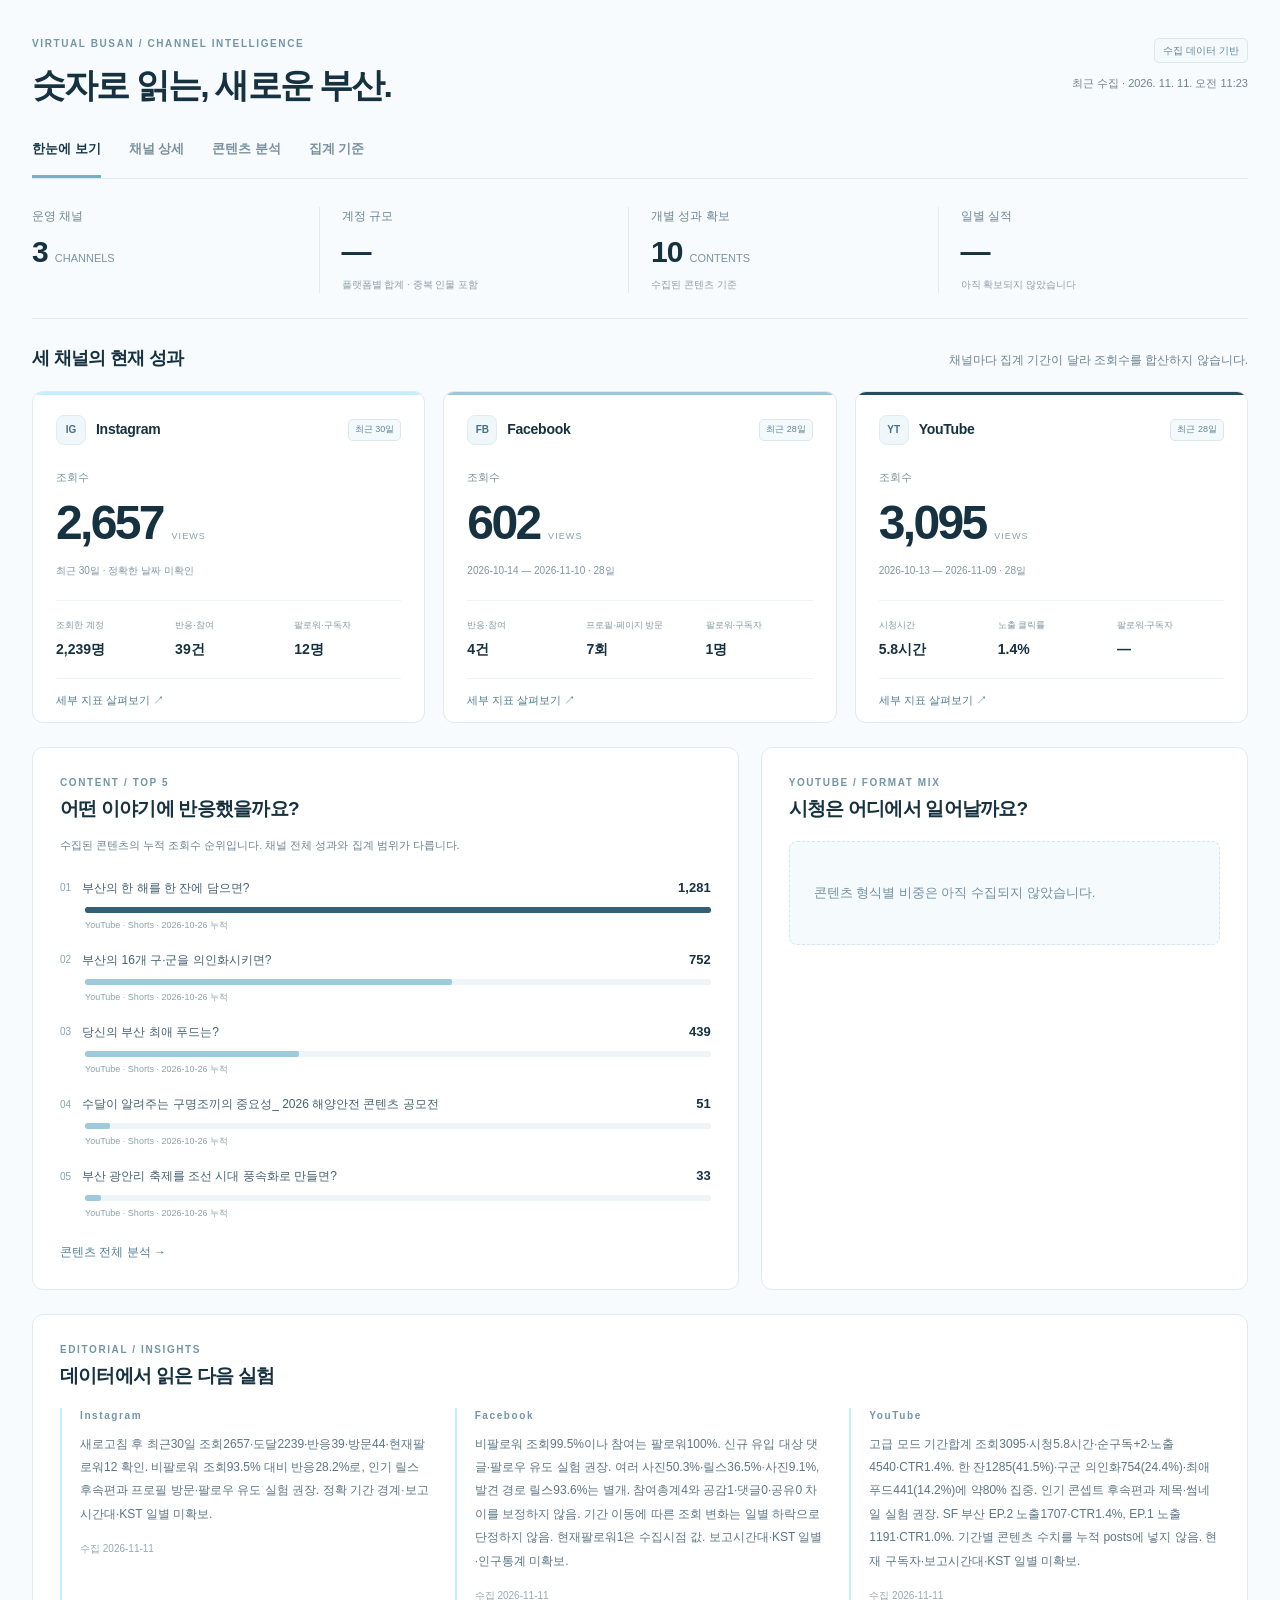
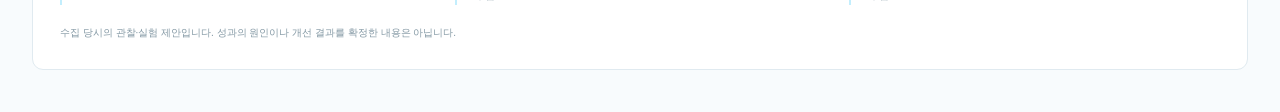
==== commit ff084d08: "Update SNS dashboard from 48a8f5c" ====
--- a/sns-dashboard/index.html
+++ b/sns-dashboard/index.html
@@ -229,7 +229,7 @@
   "schemaVersion": 1,
   "timeZone": "Asia/Seoul",
   "goal": 10000,
-  "updatedAt": "2026-11-10T04:26:46.731Z",
+  "updatedAt": "2026-11-11T02:23:16.408Z",
   "channels": [
     {
       "id": "ig",
@@ -500,6 +500,24 @@
       "attemptedAt": "2026-11-10T04:26:46.731Z",
       "status": "partial",
       "message": "2026-10-12~2026-11-08: views 3098, watchHours 5.8, netFollowers 2, impressions 4559, ctr 1.4. 고급 모드 기간합계 조회3098·시청5.8시간·순구독+2·노출4559·CTR1.4%. 상위 한 잔1285(41.5%)·구군 의인화754(24.3%)·최애 푸드441(14.2%)로 약80% 집중. 상위 콘셉트 후속편과 제목·썸네일 실험 권장. SF 부산 EP.2 노출1706·CTR1.4%, EP.1 노출1191·CTR1.0%. 광안리 풍속화 조회35·시청1.0시간(17.9%)은 기간 보고값으로 개별 누적에 넣지 않음. 현재 구독자·KST 일별·보고시간대 미확보. 출처 https://studio.youtube.com/channel/UCQipWfDNW3Jyh-cZTxS-l5A/analytics/hub_overview"
+    },
+    {
+      "ch": "ig",
+      "attemptedAt": "2026-11-11T02:23:16.408Z",
+      "status": "partial",
+      "message": "최근30일(정확 기간 경계 미표시): views 2657, reach 2239, interactions 39, engagedAccounts 18, profileVisits 44, followers 12, nonFollowerViewsShare 93.5, nonFollowerInteractionsShare 28.2, reelsShare 100. 새로고침 후 최근30일 조회2657·도달2239·반응39·방문44·현재팔로워12 확인. 비팔로워 조회93.5% 대비 반응28.2%로, 인기 릴스 후속편과 프로필 방문·팔로우 유도 실험 권장. 정확 기간 경계·보고시간대·KST 일별 미확보. 출처 https://www.instagram.com/accounts/insights/?timeframe=30"
+    },
+    {
+      "ch": "fb",
+      "attemptedAt": "2026-11-11T02:23:16.408Z",
+      "status": "partial",
+      "message": "2026-10-14~2026-11-10: views 602, interactions 4, profileVisits 7, followers 1, netFollowers 1, unfollows 0, threeSecondViews 27, oneMinuteViews 0, watchSeconds 434, nonFollowerViewsShare 99.5, nonFollowerInteractionsShare 0, photoShare 50.3, reelsShare 36.5, discoveryReelsShare 93.6, comments 0, shares 0. 비팔로워 조회99.5%이나 참여는 팔로워100%. 신규 유입 대상 댓글·팔로우 유도 실험 권장. 여러 사진50.3%·릴스36.5%·사진9.1%, 발견 경로 릴스93.6%는 별개. 참여총계4와 공감1·댓글0·공유0 차이를 보정하지 않음. 기간 이동에 따른 조회 변화는 일별 하락으로 단정하지 않음. 현재팔로워1은 수집시점 값. 보고시간대·KST 일별·인구통계 미확보. 출처 https://www.facebook.com/professional_dashboard/profile_insights/views/ 및 https://www.facebook.com/professional_dashboard/insights/engagement 및 https://www.facebook.com/professional_dashboard/profile_insights/audience"
+    },
+    {
+      "ch": "yt",
+      "attemptedAt": "2026-11-11T02:23:16.408Z",
+      "status": "partial",
+      "message": "2026-10-13~2026-11-09: views 3095, watchHours 5.8, netFollowers 2, impressions 4540, ctr 1.4. 고급 모드 기간합계 조회3095·시청5.8시간·순구독+2·노출4540·CTR1.4%. 한 잔1285(41.5%)·구군 의인화754(24.4%)·최애 푸드441(14.2%)에 약80% 집중. 인기 콘셉트 후속편과 제목·썸네일 실험 권장. SF 부산 EP.2 노출1707·CTR1.4%, EP.1 노출1191·CTR1.0%. 기간별 콘텐츠 수치를 누적 posts에 넣지 않음. 현재 구독자·보고시간대·KST 일별 미확보. 출처 https://studio.youtube.com/channel/UCQipWfDNW3Jyh-cZTxS-l5A/analytics/hub_content"
     }
   ],
   "channelSnapshots": [
@@ -1292,6 +1310,86 @@
       "insight": "고급 모드 기간합계 조회3098·시청5.8시간·순구독+2·노출4559·CTR1.4%. 상위 한 잔1285(41.5%)·구군 의인화754(24.3%)·최애 푸드441(14.2%)로 약80% 집중. 상위 콘셉트 후속편과 제목·썸네일 실험 권장. SF 부산 EP.2 노출1706·CTR1.4%, EP.1 노출1191·CTR1.0%. 광안리 풍속화 조회35·시청1.0시간(17.9%)은 기간 보고값으로 개별 누적에 넣지 않음. 현재 구독자·KST 일별·보고시간대 미확보.",
       "sources": [
         "https://studio.youtube.com/channel/UCQipWfDNW3Jyh-cZTxS-l5A/analytics/hub_overview"
+      ]
+    },
+    {
+      "ch": "ig",
+      "collectedAt": "2026-11-11T02:23:16.408Z",
+      "window": {
+        "days": 30,
+        "start": null,
+        "end": null,
+        "timeZone": "미확인"
+      },
+      "metrics": {
+        "views": 2657,
+        "reach": 2239,
+        "interactions": 39,
+        "engagedAccounts": 18,
+        "profileVisits": 44,
+        "followers": 12,
+        "nonFollowerViewsShare": 93.5,
+        "nonFollowerInteractionsShare": 28.2,
+        "reelsShare": 100
+      },
+      "insight": "새로고침 후 최근30일 조회2657·도달2239·반응39·방문44·현재팔로워12 확인. 비팔로워 조회93.5% 대비 반응28.2%로, 인기 릴스 후속편과 프로필 방문·팔로우 유도 실험 권장. 정확 기간 경계·보고시간대·KST 일별 미확보.",
+      "sources": [
+        "https://www.instagram.com/accounts/insights/?timeframe=30"
+      ]
+    },
+    {
+      "ch": "fb",
+      "collectedAt": "2026-11-11T02:23:16.408Z",
+      "window": {
+        "days": 28,
+        "start": "2026-10-14",
+        "end": "2026-11-10",
+        "timeZone": "미확인"
+      },
+      "metrics": {
+        "views": 602,
+        "interactions": 4,
+        "profileVisits": 7,
+        "followers": 1,
+        "netFollowers": 1,
+        "unfollows": 0,
+        "threeSecondViews": 27,
+        "oneMinuteViews": 0,
+        "watchSeconds": 434,
+        "nonFollowerViewsShare": 99.5,
+        "nonFollowerInteractionsShare": 0,
+        "photoShare": 50.3,
+        "reelsShare": 36.5,
+        "discoveryReelsShare": 93.6,
+        "comments": 0,
+        "shares": 0
+      },
+      "insight": "비팔로워 조회99.5%이나 참여는 팔로워100%. 신규 유입 대상 댓글·팔로우 유도 실험 권장. 여러 사진50.3%·릴스36.5%·사진9.1%, 발견 경로 릴스93.6%는 별개. 참여총계4와 공감1·댓글0·공유0 차이를 보정하지 않음. 기간 이동에 따른 조회 변화는 일별 하락으로 단정하지 않음. 현재팔로워1은 수집시점 값. 보고시간대·KST 일별·인구통계 미확보.",
+      "sources": [
+        "https://www.facebook.com/professional_dashboard/profile_insights/views/",
+        "https://www.facebook.com/professional_dashboard/insights/engagement",
+        "https://www.facebook.com/professional_dashboard/profile_insights/audience"
+      ]
+    },
+    {
+      "ch": "yt",
+      "collectedAt": "2026-11-11T02:23:16.408Z",
+      "window": {
+        "days": 28,
+        "start": "2026-10-13",
+        "end": "2026-11-09",
+        "timeZone": "미확인"
+      },
+      "metrics": {
+        "views": 3095,
+        "watchHours": 5.8,
+        "netFollowers": 2,
+        "impressions": 4540,
+        "ctr": 1.4
+      },
+      "insight": "고급 모드 기간합계 조회3095·시청5.8시간·순구독+2·노출4540·CTR1.4%. 한 잔1285(41.5%)·구군 의인화754(24.4%)·최애 푸드441(14.2%)에 약80% 집중. 인기 콘셉트 후속편과 제목·썸네일 실험 권장. SF 부산 EP.2 노출1707·CTR1.4%, EP.1 노출1191·CTR1.0%. 기간별 콘텐츠 수치를 누적 posts에 넣지 않음. 현재 구독자·보고시간대·KST 일별 미확보.",
+      "sources": [
+        "https://studio.youtube.com/channel/UCQipWfDNW3Jyh-cZTxS-l5A/analytics/hub_content"
       ]
     }
   ]
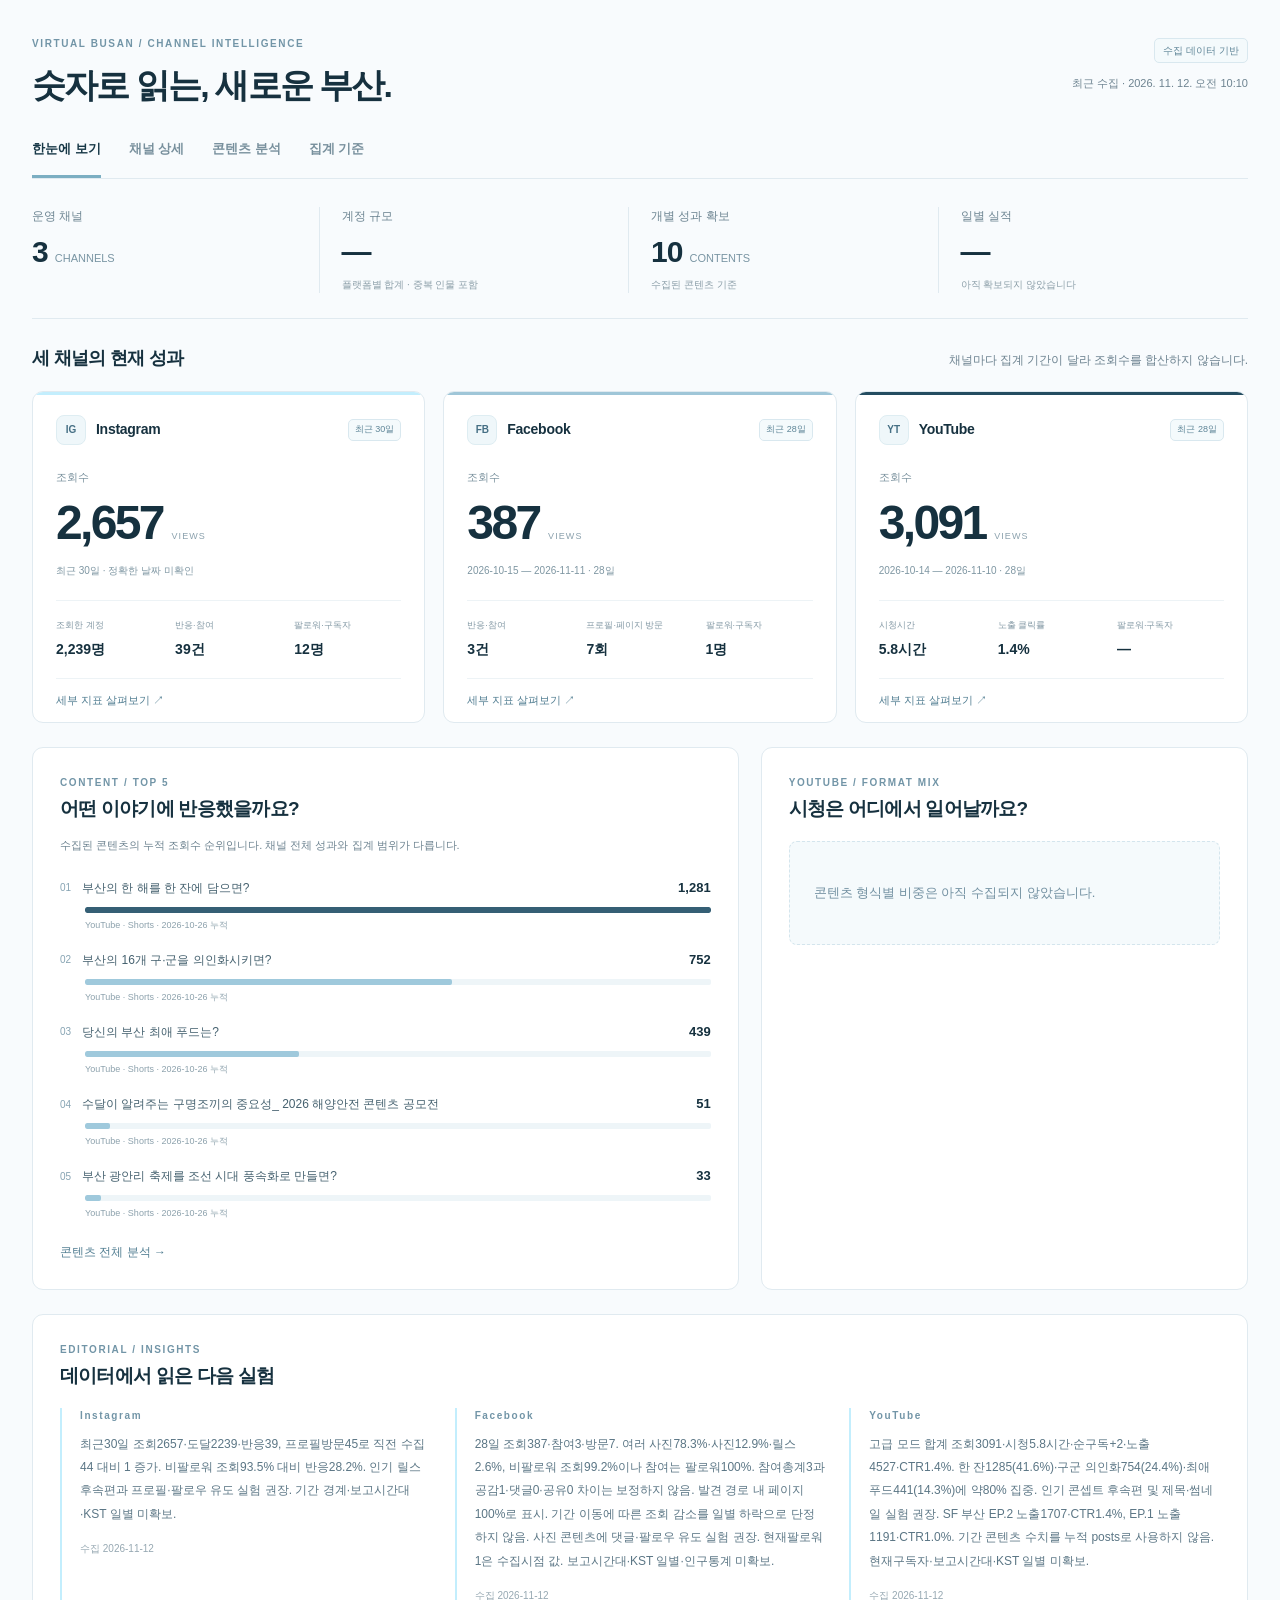
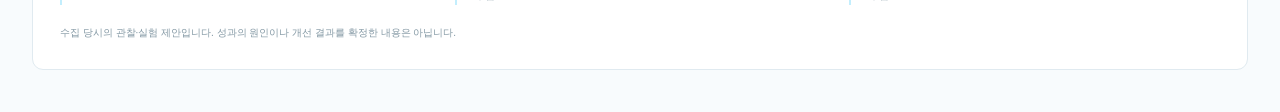
==== commit 7f11f59d: "Update SNS dashboard from 7e1f5da" ====
--- a/sns-dashboard/index.html
+++ b/sns-dashboard/index.html
@@ -229,7 +229,7 @@
   "schemaVersion": 1,
   "timeZone": "Asia/Seoul",
   "goal": 10000,
-  "updatedAt": "2026-11-11T02:23:16.408Z",
+  "updatedAt": "2026-11-12T01:10:06.316Z",
   "channels": [
     {
       "id": "ig",
@@ -518,6 +518,24 @@
       "attemptedAt": "2026-11-11T02:23:16.408Z",
       "status": "partial",
       "message": "2026-10-13~2026-11-09: views 3095, watchHours 5.8, netFollowers 2, impressions 4540, ctr 1.4. 고급 모드 기간합계 조회3095·시청5.8시간·순구독+2·노출4540·CTR1.4%. 한 잔1285(41.5%)·구군 의인화754(24.4%)·최애 푸드441(14.2%)에 약80% 집중. 인기 콘셉트 후속편과 제목·썸네일 실험 권장. SF 부산 EP.2 노출1707·CTR1.4%, EP.1 노출1191·CTR1.0%. 기간별 콘텐츠 수치를 누적 posts에 넣지 않음. 현재 구독자·보고시간대·KST 일별 미확보. 출처 https://studio.youtube.com/channel/UCQipWfDNW3Jyh-cZTxS-l5A/analytics/hub_content"
+    },
+    {
+      "ch": "ig",
+      "attemptedAt": "2026-11-12T01:10:06.316Z",
+      "status": "partial",
+      "message": "최근30일(정확 기간 경계 미표시): views 2657, reach 2239, interactions 39, engagedAccounts 18, profileVisits 45, followers 12, nonFollowerViewsShare 93.5, nonFollowerInteractionsShare 28.2, reelsShare 100. 최근30일 조회2657·도달2239·반응39, 프로필방문45로 직전 수집44 대비 1 증가. 비팔로워 조회93.5% 대비 반응28.2%. 인기 릴스 후속편과 프로필·팔로우 유도 실험 권장. 기간 경계·보고시간대·KST 일별 미확보. 출처 https://www.instagram.com/accounts/insights/?timeframe=30"
+    },
+    {
+      "ch": "fb",
+      "attemptedAt": "2026-11-12T01:10:06.316Z",
+      "status": "partial",
+      "message": "2026-10-15~2026-11-11: views 387, interactions 3, profileVisits 7, followers 1, netFollowers 1, unfollows 0, threeSecondViews 3, nonFollowerViewsShare 99.2, nonFollowerInteractionsShare 0, photoShare 78.3, reelsShare 2.6, comments 0, shares 0. 28일 조회387·참여3·방문7. 여러 사진78.3%·사진12.9%·릴스2.6%, 비팔로워 조회99.2%이나 참여는 팔로워100%. 참여총계3과 공감1·댓글0·공유0 차이는 보정하지 않음. 발견 경로 내 페이지100%로 표시. 기간 이동에 따른 조회 감소를 일별 하락으로 단정하지 않음. 사진 콘텐츠에 댓글·팔로우 유도 실험 권장. 현재팔로워1은 수집시점 값. 보고시간대·KST 일별·인구통계 미확보. 출처 https://www.facebook.com/professional_dashboard/profile_insights/views/ 및 https://www.facebook.com/professional_dashboard/insights/engagement 및 https://www.facebook.com/professional_dashboard/profile_insights/audience"
+    },
+    {
+      "ch": "yt",
+      "attemptedAt": "2026-11-12T01:10:06.316Z",
+      "status": "partial",
+      "message": "2026-10-14~2026-11-10: views 3091, watchHours 5.8, netFollowers 2, impressions 4527, ctr 1.4. 고급 모드 합계 조회3091·시청5.8시간·순구독+2·노출4527·CTR1.4%. 한 잔1285(41.6%)·구군 의인화754(24.4%)·최애 푸드441(14.3%)에 약80% 집중. 인기 콘셉트 후속편 및 제목·썸네일 실험 권장. SF 부산 EP.2 노출1707·CTR1.4%, EP.1 노출1191·CTR1.0%. 기간 콘텐츠 수치를 누적 posts로 사용하지 않음. 현재구독자·보고시간대·KST 일별 미확보. 출처 https://studio.youtube.com/channel/UCQipWfDNW3Jyh-cZTxS-l5A/analytics/hub_content"
     }
   ],
   "channelSnapshots": [
@@ -1388,6 +1406,83 @@
         "ctr": 1.4
       },
       "insight": "고급 모드 기간합계 조회3095·시청5.8시간·순구독+2·노출4540·CTR1.4%. 한 잔1285(41.5%)·구군 의인화754(24.4%)·최애 푸드441(14.2%)에 약80% 집중. 인기 콘셉트 후속편과 제목·썸네일 실험 권장. SF 부산 EP.2 노출1707·CTR1.4%, EP.1 노출1191·CTR1.0%. 기간별 콘텐츠 수치를 누적 posts에 넣지 않음. 현재 구독자·보고시간대·KST 일별 미확보.",
+      "sources": [
+        "https://studio.youtube.com/channel/UCQipWfDNW3Jyh-cZTxS-l5A/analytics/hub_content"
+      ]
+    },
+    {
+      "ch": "ig",
+      "collectedAt": "2026-11-12T01:10:06.316Z",
+      "window": {
+        "days": 30,
+        "start": null,
+        "end": null,
+        "timeZone": "미확인"
+      },
+      "metrics": {
+        "views": 2657,
+        "reach": 2239,
+        "interactions": 39,
+        "engagedAccounts": 18,
+        "profileVisits": 45,
+        "followers": 12,
+        "nonFollowerViewsShare": 93.5,
+        "nonFollowerInteractionsShare": 28.2,
+        "reelsShare": 100
+      },
+      "insight": "최근30일 조회2657·도달2239·반응39, 프로필방문45로 직전 수집44 대비 1 증가. 비팔로워 조회93.5% 대비 반응28.2%. 인기 릴스 후속편과 프로필·팔로우 유도 실험 권장. 기간 경계·보고시간대·KST 일별 미확보.",
+      "sources": [
+        "https://www.instagram.com/accounts/insights/?timeframe=30"
+      ]
+    },
+    {
+      "ch": "fb",
+      "collectedAt": "2026-11-12T01:10:06.316Z",
+      "window": {
+        "days": 28,
+        "start": "2026-10-15",
+        "end": "2026-11-11",
+        "timeZone": "미확인"
+      },
+      "metrics": {
+        "views": 387,
+        "interactions": 3,
+        "profileVisits": 7,
+        "followers": 1,
+        "netFollowers": 1,
+        "unfollows": 0,
+        "threeSecondViews": 3,
+        "nonFollowerViewsShare": 99.2,
+        "nonFollowerInteractionsShare": 0,
+        "photoShare": 78.3,
+        "reelsShare": 2.6,
+        "comments": 0,
+        "shares": 0
+      },
+      "insight": "28일 조회387·참여3·방문7. 여러 사진78.3%·사진12.9%·릴스2.6%, 비팔로워 조회99.2%이나 참여는 팔로워100%. 참여총계3과 공감1·댓글0·공유0 차이는 보정하지 않음. 발견 경로 내 페이지100%로 표시. 기간 이동에 따른 조회 감소를 일별 하락으로 단정하지 않음. 사진 콘텐츠에 댓글·팔로우 유도 실험 권장. 현재팔로워1은 수집시점 값. 보고시간대·KST 일별·인구통계 미확보.",
+      "sources": [
+        "https://www.facebook.com/professional_dashboard/profile_insights/views/",
+        "https://www.facebook.com/professional_dashboard/insights/engagement",
+        "https://www.facebook.com/professional_dashboard/profile_insights/audience"
+      ]
+    },
+    {
+      "ch": "yt",
+      "collectedAt": "2026-11-12T01:10:06.316Z",
+      "window": {
+        "days": 28,
+        "start": "2026-10-14",
+        "end": "2026-11-10",
+        "timeZone": "미확인"
+      },
+      "metrics": {
+        "views": 3091,
+        "watchHours": 5.8,
+        "netFollowers": 2,
+        "impressions": 4527,
+        "ctr": 1.4
+      },
+      "insight": "고급 모드 합계 조회3091·시청5.8시간·순구독+2·노출4527·CTR1.4%. 한 잔1285(41.6%)·구군 의인화754(24.4%)·최애 푸드441(14.3%)에 약80% 집중. 인기 콘셉트 후속편 및 제목·썸네일 실험 권장. SF 부산 EP.2 노출1707·CTR1.4%, EP.1 노출1191·CTR1.0%. 기간 콘텐츠 수치를 누적 posts로 사용하지 않음. 현재구독자·보고시간대·KST 일별 미확보.",
       "sources": [
         "https://studio.youtube.com/channel/UCQipWfDNW3Jyh-cZTxS-l5A/analytics/hub_content"
       ]
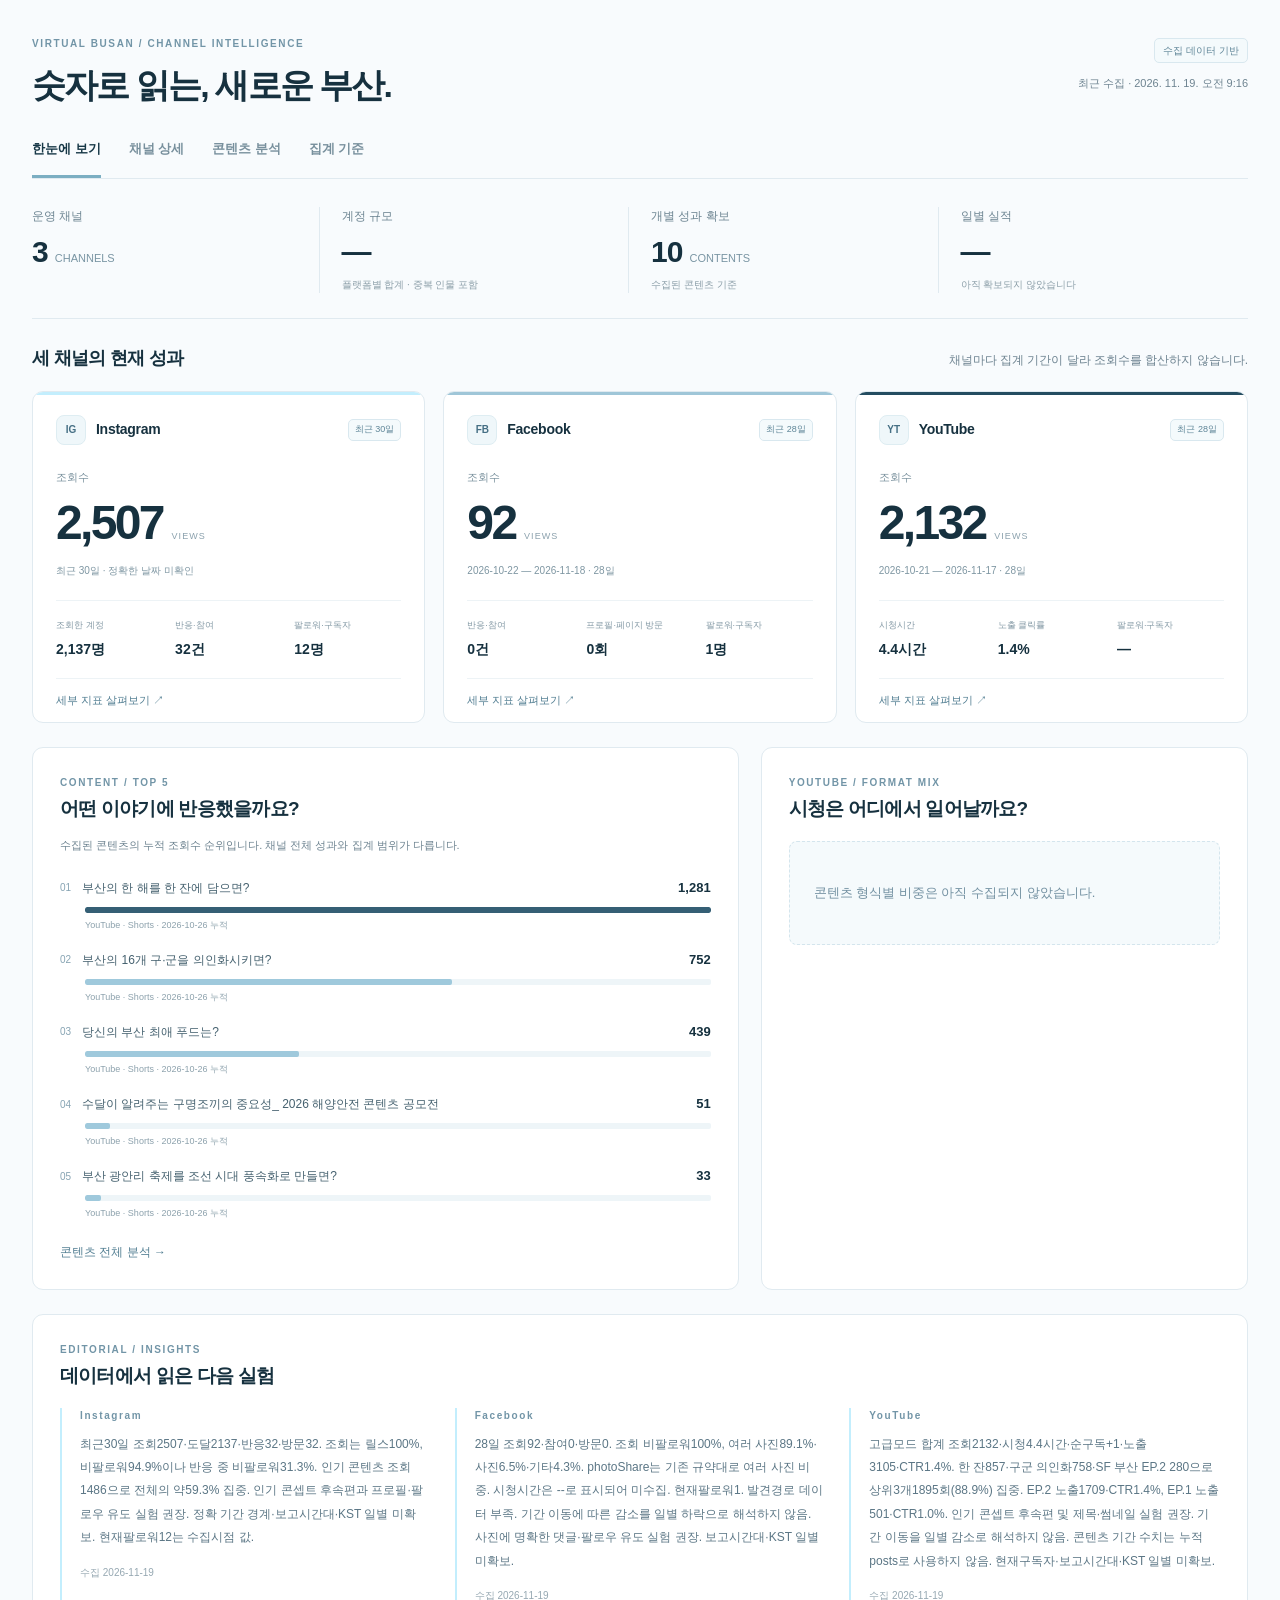
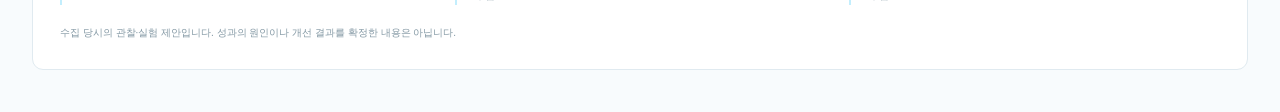
==== commit 3f7bbc32: "Update SNS dashboard from 2717dbb" ====
--- a/sns-dashboard/index.html
+++ b/sns-dashboard/index.html
@@ -229,7 +229,7 @@
   "schemaVersion": 1,
   "timeZone": "Asia/Seoul",
   "goal": 10000,
-  "updatedAt": "2026-11-12T01:10:06.316Z",
+  "updatedAt": "2026-11-19T00:16:18.859Z",
   "channels": [
     {
       "id": "ig",
@@ -536,6 +536,24 @@
       "attemptedAt": "2026-11-12T01:10:06.316Z",
       "status": "partial",
       "message": "2026-10-14~2026-11-10: views 3091, watchHours 5.8, netFollowers 2, impressions 4527, ctr 1.4. 고급 모드 합계 조회3091·시청5.8시간·순구독+2·노출4527·CTR1.4%. 한 잔1285(41.6%)·구군 의인화754(24.4%)·최애 푸드441(14.3%)에 약80% 집중. 인기 콘셉트 후속편 및 제목·썸네일 실험 권장. SF 부산 EP.2 노출1707·CTR1.4%, EP.1 노출1191·CTR1.0%. 기간 콘텐츠 수치를 누적 posts로 사용하지 않음. 현재구독자·보고시간대·KST 일별 미확보. 출처 https://studio.youtube.com/channel/UCQipWfDNW3Jyh-cZTxS-l5A/analytics/hub_content"
+    },
+    {
+      "ch": "ig",
+      "attemptedAt": "2026-11-19T00:16:18.859Z",
+      "status": "partial",
+      "message": "최근30일(정확 기간 경계 미표시): views 2507, reach 2137, interactions 32, engagedAccounts 16, profileVisits 32, followers 12, nonFollowerViewsShare 94.9, nonFollowerInteractionsShare 31.3, reelsShare 100. 최근30일 조회2507·도달2137·반응32·방문32. 조회는 릴스100%, 비팔로워94.9%이나 반응 중 비팔로워31.3%. 인기 콘텐츠 조회1486으로 전체의 약59.3% 집중. 인기 콘셉트 후속편과 프로필·팔로우 유도 실험 권장. 정확 기간 경계·보고시간대·KST 일별 미확보. 현재팔로워12는 수집시점 값. 출처 https://www.instagram.com/accounts/insights/?timeframe=30"
+    },
+    {
+      "ch": "fb",
+      "attemptedAt": "2026-11-19T00:16:18.859Z",
+      "status": "partial",
+      "message": "2026-10-22~2026-11-18: views 92, threeSecondViews 0, interactions 0, likes 0, comments 0, shares 0, profileVisits 0, followers 1, netFollowers 0, unfollows 0, nonFollowerViewsShare 100, photoShare 89.1. 28일 조회92·참여0·방문0. 조회 비팔로워100%, 여러 사진89.1%·사진6.5%·기타4.3%. photoShare는 기존 규약대로 여러 사진 비중. 시청시간은 --로 표시되어 미수집. 현재팔로워1. 발견경로 데이터 부족. 기간 이동에 따른 감소를 일별 하락으로 해석하지 않음. 사진에 명확한 댓글·팔로우 유도 실험 권장. 보고시간대·KST 일별 미확보. 출처 https://www.facebook.com/professional_dashboard/profile_insights/views 및 https://www.facebook.com/professional_dashboard/insights/engagement 및 https://www.facebook.com/professional_dashboard/profile_insights/audience"
+    },
+    {
+      "ch": "yt",
+      "attemptedAt": "2026-11-19T00:16:18.859Z",
+      "status": "partial",
+      "message": "2026-10-21~2026-11-17: views 2132, watchHours 4.4, netFollowers 1, impressions 3105, ctr 1.4. 고급모드 합계 조회2132·시청4.4시간·순구독+1·노출3105·CTR1.4%. 한 잔857·구군 의인화758·SF 부산 EP.2 280으로 상위3개1895회(88.9%) 집중. EP.2 노출1709·CTR1.4%, EP.1 노출501·CTR1.0%. 인기 콘셉트 후속편 및 제목·썸네일 실험 권장. 기간 이동을 일별 감소로 해석하지 않음. 콘텐츠 기간 수치는 누적 posts로 사용하지 않음. 현재구독자·보고시간대·KST 일별 미확보. 출처 https://studio.youtube.com/channel/UCQipWfDNW3Jyh-cZTxS-l5A/analytics/hub_content/explore?entity_type=CHANNEL&entity_id=UCQipWfDNW3Jyh-cZTxS-l5A&time_period=4_weeks&explore_type=TABLE_AND_CHART&metrics_computation_type=DELTA&metric=EXTERNAL_VIEWS&granularity=DAY&t_metrics=EXTERNAL_VIEWS&t_metrics=EXTERNAL_WATCH_TIME&t_metrics=SUBSCRIBERS_NET_CHANGE&t_metrics=VIDEO_THUMBNAIL_IMPRESSIONS&t_metrics=VIDEO_THUMBNAIL_IMPRESSIONS_VTR&dimension=VIDEO&o_column=EXTERNAL_VIEWS&o_direction=ANALYTICS_ORDER_DIRECTION_DESC"
     }
   ],
   "channelSnapshots": [
@@ -1485,6 +1503,82 @@
       "insight": "고급 모드 합계 조회3091·시청5.8시간·순구독+2·노출4527·CTR1.4%. 한 잔1285(41.6%)·구군 의인화754(24.4%)·최애 푸드441(14.3%)에 약80% 집중. 인기 콘셉트 후속편 및 제목·썸네일 실험 권장. SF 부산 EP.2 노출1707·CTR1.4%, EP.1 노출1191·CTR1.0%. 기간 콘텐츠 수치를 누적 posts로 사용하지 않음. 현재구독자·보고시간대·KST 일별 미확보.",
       "sources": [
         "https://studio.youtube.com/channel/UCQipWfDNW3Jyh-cZTxS-l5A/analytics/hub_content"
+      ]
+    },
+    {
+      "ch": "ig",
+      "collectedAt": "2026-11-19T00:16:18.859Z",
+      "window": {
+        "days": 30,
+        "start": null,
+        "end": null,
+        "timeZone": "미확인"
+      },
+      "metrics": {
+        "views": 2507,
+        "reach": 2137,
+        "interactions": 32,
+        "engagedAccounts": 16,
+        "profileVisits": 32,
+        "followers": 12,
+        "nonFollowerViewsShare": 94.9,
+        "nonFollowerInteractionsShare": 31.3,
+        "reelsShare": 100
+      },
+      "insight": "최근30일 조회2507·도달2137·반응32·방문32. 조회는 릴스100%, 비팔로워94.9%이나 반응 중 비팔로워31.3%. 인기 콘텐츠 조회1486으로 전체의 약59.3% 집중. 인기 콘셉트 후속편과 프로필·팔로우 유도 실험 권장. 정확 기간 경계·보고시간대·KST 일별 미확보. 현재팔로워12는 수집시점 값.",
+      "sources": [
+        "https://www.instagram.com/accounts/insights/?timeframe=30"
+      ]
+    },
+    {
+      "ch": "fb",
+      "collectedAt": "2026-11-19T00:16:18.859Z",
+      "window": {
+        "days": 28,
+        "start": "2026-10-22",
+        "end": "2026-11-18",
+        "timeZone": "미확인"
+      },
+      "metrics": {
+        "views": 92,
+        "threeSecondViews": 0,
+        "interactions": 0,
+        "likes": 0,
+        "comments": 0,
+        "shares": 0,
+        "profileVisits": 0,
+        "followers": 1,
+        "netFollowers": 0,
+        "unfollows": 0,
+        "nonFollowerViewsShare": 100,
+        "photoShare": 89.1
+      },
+      "insight": "28일 조회92·참여0·방문0. 조회 비팔로워100%, 여러 사진89.1%·사진6.5%·기타4.3%. photoShare는 기존 규약대로 여러 사진 비중. 시청시간은 --로 표시되어 미수집. 현재팔로워1. 발견경로 데이터 부족. 기간 이동에 따른 감소를 일별 하락으로 해석하지 않음. 사진에 명확한 댓글·팔로우 유도 실험 권장. 보고시간대·KST 일별 미확보.",
+      "sources": [
+        "https://www.facebook.com/professional_dashboard/profile_insights/views",
+        "https://www.facebook.com/professional_dashboard/insights/engagement",
+        "https://www.facebook.com/professional_dashboard/profile_insights/audience"
+      ]
+    },
+    {
+      "ch": "yt",
+      "collectedAt": "2026-11-19T00:16:18.859Z",
+      "window": {
+        "days": 28,
+        "start": "2026-10-21",
+        "end": "2026-11-17",
+        "timeZone": "미확인"
+      },
+      "metrics": {
+        "views": 2132,
+        "watchHours": 4.4,
+        "netFollowers": 1,
+        "impressions": 3105,
+        "ctr": 1.4
+      },
+      "insight": "고급모드 합계 조회2132·시청4.4시간·순구독+1·노출3105·CTR1.4%. 한 잔857·구군 의인화758·SF 부산 EP.2 280으로 상위3개1895회(88.9%) 집중. EP.2 노출1709·CTR1.4%, EP.1 노출501·CTR1.0%. 인기 콘셉트 후속편 및 제목·썸네일 실험 권장. 기간 이동을 일별 감소로 해석하지 않음. 콘텐츠 기간 수치는 누적 posts로 사용하지 않음. 현재구독자·보고시간대·KST 일별 미확보.",
+      "sources": [
+        "https://studio.youtube.com/channel/UCQipWfDNW3Jyh-cZTxS-l5A/analytics/hub_content/explore?entity_type=CHANNEL&entity_id=UCQipWfDNW3Jyh-cZTxS-l5A&time_period=4_weeks&explore_type=TABLE_AND_CHART&metrics_computation_type=DELTA&metric=EXTERNAL_VIEWS&granularity=DAY&t_metrics=EXTERNAL_VIEWS&t_metrics=EXTERNAL_WATCH_TIME&t_metrics=SUBSCRIBERS_NET_CHANGE&t_metrics=VIDEO_THUMBNAIL_IMPRESSIONS&t_metrics=VIDEO_THUMBNAIL_IMPRESSIONS_VTR&dimension=VIDEO&o_column=EXTERNAL_VIEWS&o_direction=ANALYTICS_ORDER_DIRECTION_DESC"
       ]
     }
   ]
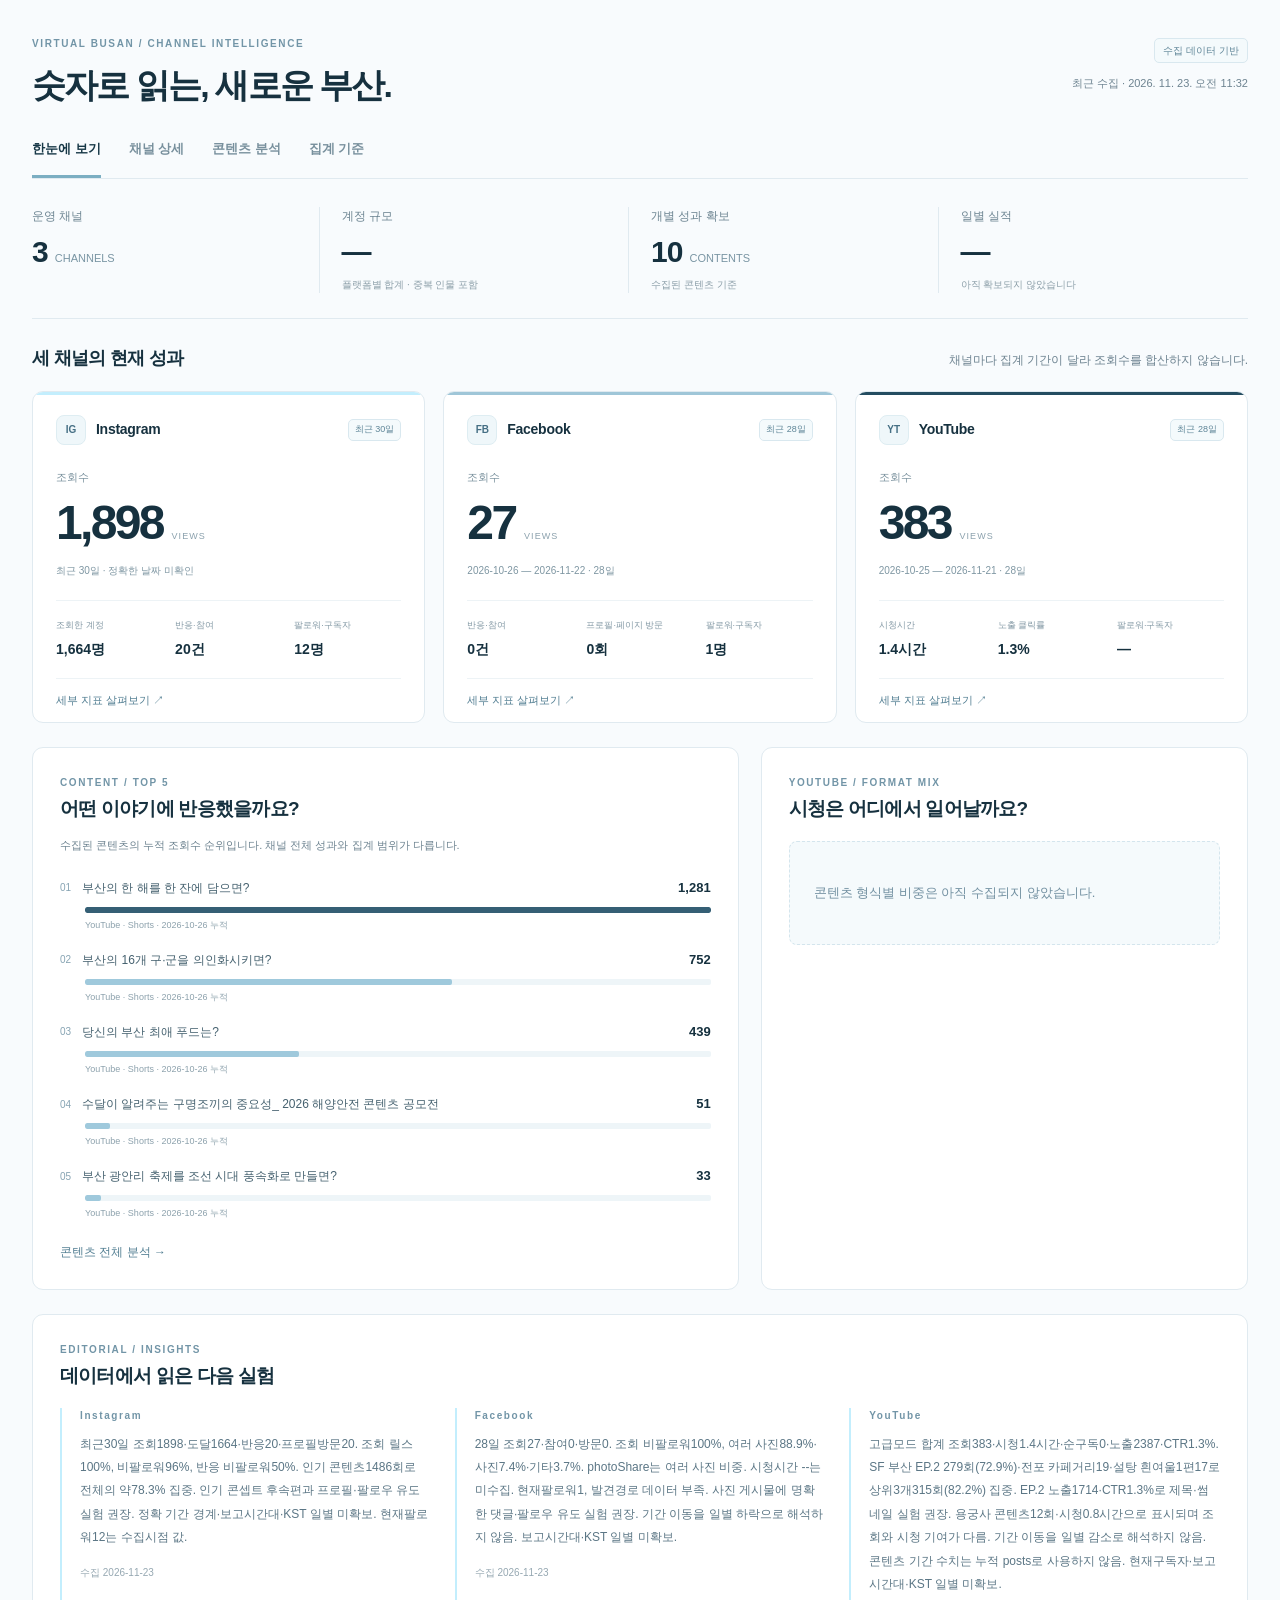
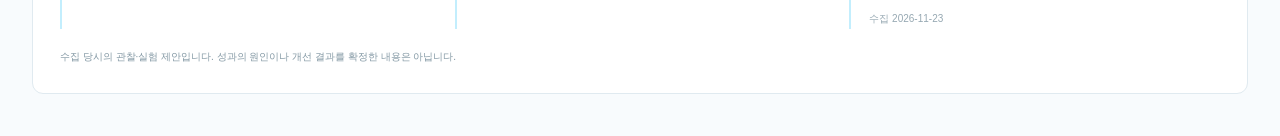
==== commit 4d82e6db: "Update SNS dashboard from b88fe11" ====
--- a/sns-dashboard/index.html
+++ b/sns-dashboard/index.html
@@ -229,7 +229,7 @@
   "schemaVersion": 1,
   "timeZone": "Asia/Seoul",
   "goal": 10000,
-  "updatedAt": "2026-11-19T00:16:18.859Z",
+  "updatedAt": "2026-11-23T02:32:24.180Z",
   "channels": [
     {
       "id": "ig",
@@ -554,6 +554,24 @@
       "attemptedAt": "2026-11-19T00:16:18.859Z",
       "status": "partial",
       "message": "2026-10-21~2026-11-17: views 2132, watchHours 4.4, netFollowers 1, impressions 3105, ctr 1.4. 고급모드 합계 조회2132·시청4.4시간·순구독+1·노출3105·CTR1.4%. 한 잔857·구군 의인화758·SF 부산 EP.2 280으로 상위3개1895회(88.9%) 집중. EP.2 노출1709·CTR1.4%, EP.1 노출501·CTR1.0%. 인기 콘셉트 후속편 및 제목·썸네일 실험 권장. 기간 이동을 일별 감소로 해석하지 않음. 콘텐츠 기간 수치는 누적 posts로 사용하지 않음. 현재구독자·보고시간대·KST 일별 미확보. 출처 https://studio.youtube.com/channel/UCQipWfDNW3Jyh-cZTxS-l5A/analytics/hub_content/explore?entity_type=CHANNEL&entity_id=UCQipWfDNW3Jyh-cZTxS-l5A&time_period=4_weeks&explore_type=TABLE_AND_CHART&metrics_computation_type=DELTA&metric=EXTERNAL_VIEWS&granularity=DAY&t_metrics=EXTERNAL_VIEWS&t_metrics=EXTERNAL_WATCH_TIME&t_metrics=SUBSCRIBERS_NET_CHANGE&t_metrics=VIDEO_THUMBNAIL_IMPRESSIONS&t_metrics=VIDEO_THUMBNAIL_IMPRESSIONS_VTR&dimension=VIDEO&o_column=EXTERNAL_VIEWS&o_direction=ANALYTICS_ORDER_DIRECTION_DESC"
+    },
+    {
+      "ch": "ig",
+      "attemptedAt": "2026-11-23T02:32:24.180Z",
+      "status": "partial",
+      "message": "최근30일(정확 기간 경계 미표시): views 1898, reach 1664, interactions 20, engagedAccounts 15, profileVisits 20, followers 12, nonFollowerViewsShare 96, nonFollowerInteractionsShare 50, reelsShare 100. 최근30일 조회1898·도달1664·반응20·프로필방문20. 조회 릴스100%, 비팔로워96%, 반응 비팔로워50%. 인기 콘텐츠1486회로 전체의 약78.3% 집중. 인기 콘셉트 후속편과 프로필·팔로우 유도 실험 권장. 정확 기간 경계·보고시간대·KST 일별 미확보. 현재팔로워12는 수집시점 값. 출처 https://www.instagram.com/accounts/insights/?timeframe=30"
+    },
+    {
+      "ch": "fb",
+      "attemptedAt": "2026-11-23T02:32:24.180Z",
+      "status": "partial",
+      "message": "2026-10-26~2026-11-22: views 27, threeSecondViews 0, oneMinuteViews 0, interactions 0, likes 0, comments 0, shares 0, profileVisits 0, followers 1, netFollowers 0, unfollows 0, nonFollowerViewsShare 100, photoShare 88.9. 28일 조회27·참여0·방문0. 조회 비팔로워100%, 여러 사진88.9%·사진7.4%·기타3.7%. photoShare는 여러 사진 비중. 시청시간 --는 미수집. 현재팔로워1, 발견경로 데이터 부족. 사진 게시물에 명확한 댓글·팔로우 유도 실험 권장. 기간 이동을 일별 하락으로 해석하지 않음. 보고시간대·KST 일별 미확보. 출처 https://www.facebook.com/professional_dashboard/profile_insights/views 및 https://www.facebook.com/professional_dashboard/insights/engagement 및 https://www.facebook.com/professional_dashboard/profile_insights/audience"
+    },
+    {
+      "ch": "yt",
+      "attemptedAt": "2026-11-23T02:32:24.180Z",
+      "status": "partial",
+      "message": "2026-10-25~2026-11-21: views 383, watchHours 1.4, netFollowers 0, impressions 2387, ctr 1.3. 고급모드 합계 조회383·시청1.4시간·순구독0·노출2387·CTR1.3%. SF 부산 EP.2 279회(72.9%)·전포 카페거리19·설탕 흰여울1편17로 상위3개315회(82.2%) 집중. EP.2 노출1714·CTR1.3%로 제목·썸네일 실험 권장. 용궁사 콘텐츠12회·시청0.8시간으로 표시되며 조회와 시청 기여가 다름. 기간 이동을 일별 감소로 해석하지 않음. 콘텐츠 기간 수치는 누적 posts로 사용하지 않음. 현재구독자·보고시간대·KST 일별 미확보. 출처 https://studio.youtube.com/channel/UCQipWfDNW3Jyh-cZTxS-l5A/analytics/hub_content/explore?entity_type=CHANNEL&entity_id=UCQipWfDNW3Jyh-cZTxS-l5A&time_period=4_weeks&explore_type=TABLE_AND_CHART&metrics_computation_type=DELTA&metric=EXTERNAL_VIEWS&granularity=DAY&t_metrics=EXTERNAL_VIEWS&t_metrics=EXTERNAL_WATCH_TIME&t_metrics=SUBSCRIBERS_NET_CHANGE&t_metrics=VIDEO_THUMBNAIL_IMPRESSIONS&t_metrics=VIDEO_THUMBNAIL_IMPRESSIONS_VTR&dimension=VIDEO&o_column=EXTERNAL_VIEWS&o_direction=ANALYTICS_ORDER_DIRECTION_DESC"
     }
   ],
   "channelSnapshots": [
@@ -1577,6 +1595,83 @@
         "ctr": 1.4
       },
       "insight": "고급모드 합계 조회2132·시청4.4시간·순구독+1·노출3105·CTR1.4%. 한 잔857·구군 의인화758·SF 부산 EP.2 280으로 상위3개1895회(88.9%) 집중. EP.2 노출1709·CTR1.4%, EP.1 노출501·CTR1.0%. 인기 콘셉트 후속편 및 제목·썸네일 실험 권장. 기간 이동을 일별 감소로 해석하지 않음. 콘텐츠 기간 수치는 누적 posts로 사용하지 않음. 현재구독자·보고시간대·KST 일별 미확보.",
+      "sources": [
+        "https://studio.youtube.com/channel/UCQipWfDNW3Jyh-cZTxS-l5A/analytics/hub_content/explore?entity_type=CHANNEL&entity_id=UCQipWfDNW3Jyh-cZTxS-l5A&time_period=4_weeks&explore_type=TABLE_AND_CHART&metrics_computation_type=DELTA&metric=EXTERNAL_VIEWS&granularity=DAY&t_metrics=EXTERNAL_VIEWS&t_metrics=EXTERNAL_WATCH_TIME&t_metrics=SUBSCRIBERS_NET_CHANGE&t_metrics=VIDEO_THUMBNAIL_IMPRESSIONS&t_metrics=VIDEO_THUMBNAIL_IMPRESSIONS_VTR&dimension=VIDEO&o_column=EXTERNAL_VIEWS&o_direction=ANALYTICS_ORDER_DIRECTION_DESC"
+      ]
+    },
+    {
+      "ch": "ig",
+      "collectedAt": "2026-11-23T02:32:24.180Z",
+      "window": {
+        "days": 30,
+        "start": null,
+        "end": null,
+        "timeZone": "미확인"
+      },
+      "metrics": {
+        "views": 1898,
+        "reach": 1664,
+        "interactions": 20,
+        "engagedAccounts": 15,
+        "profileVisits": 20,
+        "followers": 12,
+        "nonFollowerViewsShare": 96,
+        "nonFollowerInteractionsShare": 50,
+        "reelsShare": 100
+      },
+      "insight": "최근30일 조회1898·도달1664·반응20·프로필방문20. 조회 릴스100%, 비팔로워96%, 반응 비팔로워50%. 인기 콘텐츠1486회로 전체의 약78.3% 집중. 인기 콘셉트 후속편과 프로필·팔로우 유도 실험 권장. 정확 기간 경계·보고시간대·KST 일별 미확보. 현재팔로워12는 수집시점 값.",
+      "sources": [
+        "https://www.instagram.com/accounts/insights/?timeframe=30"
+      ]
+    },
+    {
+      "ch": "fb",
+      "collectedAt": "2026-11-23T02:32:24.180Z",
+      "window": {
+        "days": 28,
+        "start": "2026-10-26",
+        "end": "2026-11-22",
+        "timeZone": "미확인"
+      },
+      "metrics": {
+        "views": 27,
+        "threeSecondViews": 0,
+        "oneMinuteViews": 0,
+        "interactions": 0,
+        "likes": 0,
+        "comments": 0,
+        "shares": 0,
+        "profileVisits": 0,
+        "followers": 1,
+        "netFollowers": 0,
+        "unfollows": 0,
+        "nonFollowerViewsShare": 100,
+        "photoShare": 88.9
+      },
+      "insight": "28일 조회27·참여0·방문0. 조회 비팔로워100%, 여러 사진88.9%·사진7.4%·기타3.7%. photoShare는 여러 사진 비중. 시청시간 --는 미수집. 현재팔로워1, 발견경로 데이터 부족. 사진 게시물에 명확한 댓글·팔로우 유도 실험 권장. 기간 이동을 일별 하락으로 해석하지 않음. 보고시간대·KST 일별 미확보.",
+      "sources": [
+        "https://www.facebook.com/professional_dashboard/profile_insights/views",
+        "https://www.facebook.com/professional_dashboard/insights/engagement",
+        "https://www.facebook.com/professional_dashboard/profile_insights/audience"
+      ]
+    },
+    {
+      "ch": "yt",
+      "collectedAt": "2026-11-23T02:32:24.180Z",
+      "window": {
+        "days": 28,
+        "start": "2026-10-25",
+        "end": "2026-11-21",
+        "timeZone": "미확인"
+      },
+      "metrics": {
+        "views": 383,
+        "watchHours": 1.4,
+        "netFollowers": 0,
+        "impressions": 2387,
+        "ctr": 1.3
+      },
+      "insight": "고급모드 합계 조회383·시청1.4시간·순구독0·노출2387·CTR1.3%. SF 부산 EP.2 279회(72.9%)·전포 카페거리19·설탕 흰여울1편17로 상위3개315회(82.2%) 집중. EP.2 노출1714·CTR1.3%로 제목·썸네일 실험 권장. 용궁사 콘텐츠12회·시청0.8시간으로 표시되며 조회와 시청 기여가 다름. 기간 이동을 일별 감소로 해석하지 않음. 콘텐츠 기간 수치는 누적 posts로 사용하지 않음. 현재구독자·보고시간대·KST 일별 미확보.",
       "sources": [
         "https://studio.youtube.com/channel/UCQipWfDNW3Jyh-cZTxS-l5A/analytics/hub_content/explore?entity_type=CHANNEL&entity_id=UCQipWfDNW3Jyh-cZTxS-l5A&time_period=4_weeks&explore_type=TABLE_AND_CHART&metrics_computation_type=DELTA&metric=EXTERNAL_VIEWS&granularity=DAY&t_metrics=EXTERNAL_VIEWS&t_metrics=EXTERNAL_WATCH_TIME&t_metrics=SUBSCRIBERS_NET_CHANGE&t_metrics=VIDEO_THUMBNAIL_IMPRESSIONS&t_metrics=VIDEO_THUMBNAIL_IMPRESSIONS_VTR&dimension=VIDEO&o_column=EXTERNAL_VIEWS&o_direction=ANALYTICS_ORDER_DIRECTION_DESC"
       ]
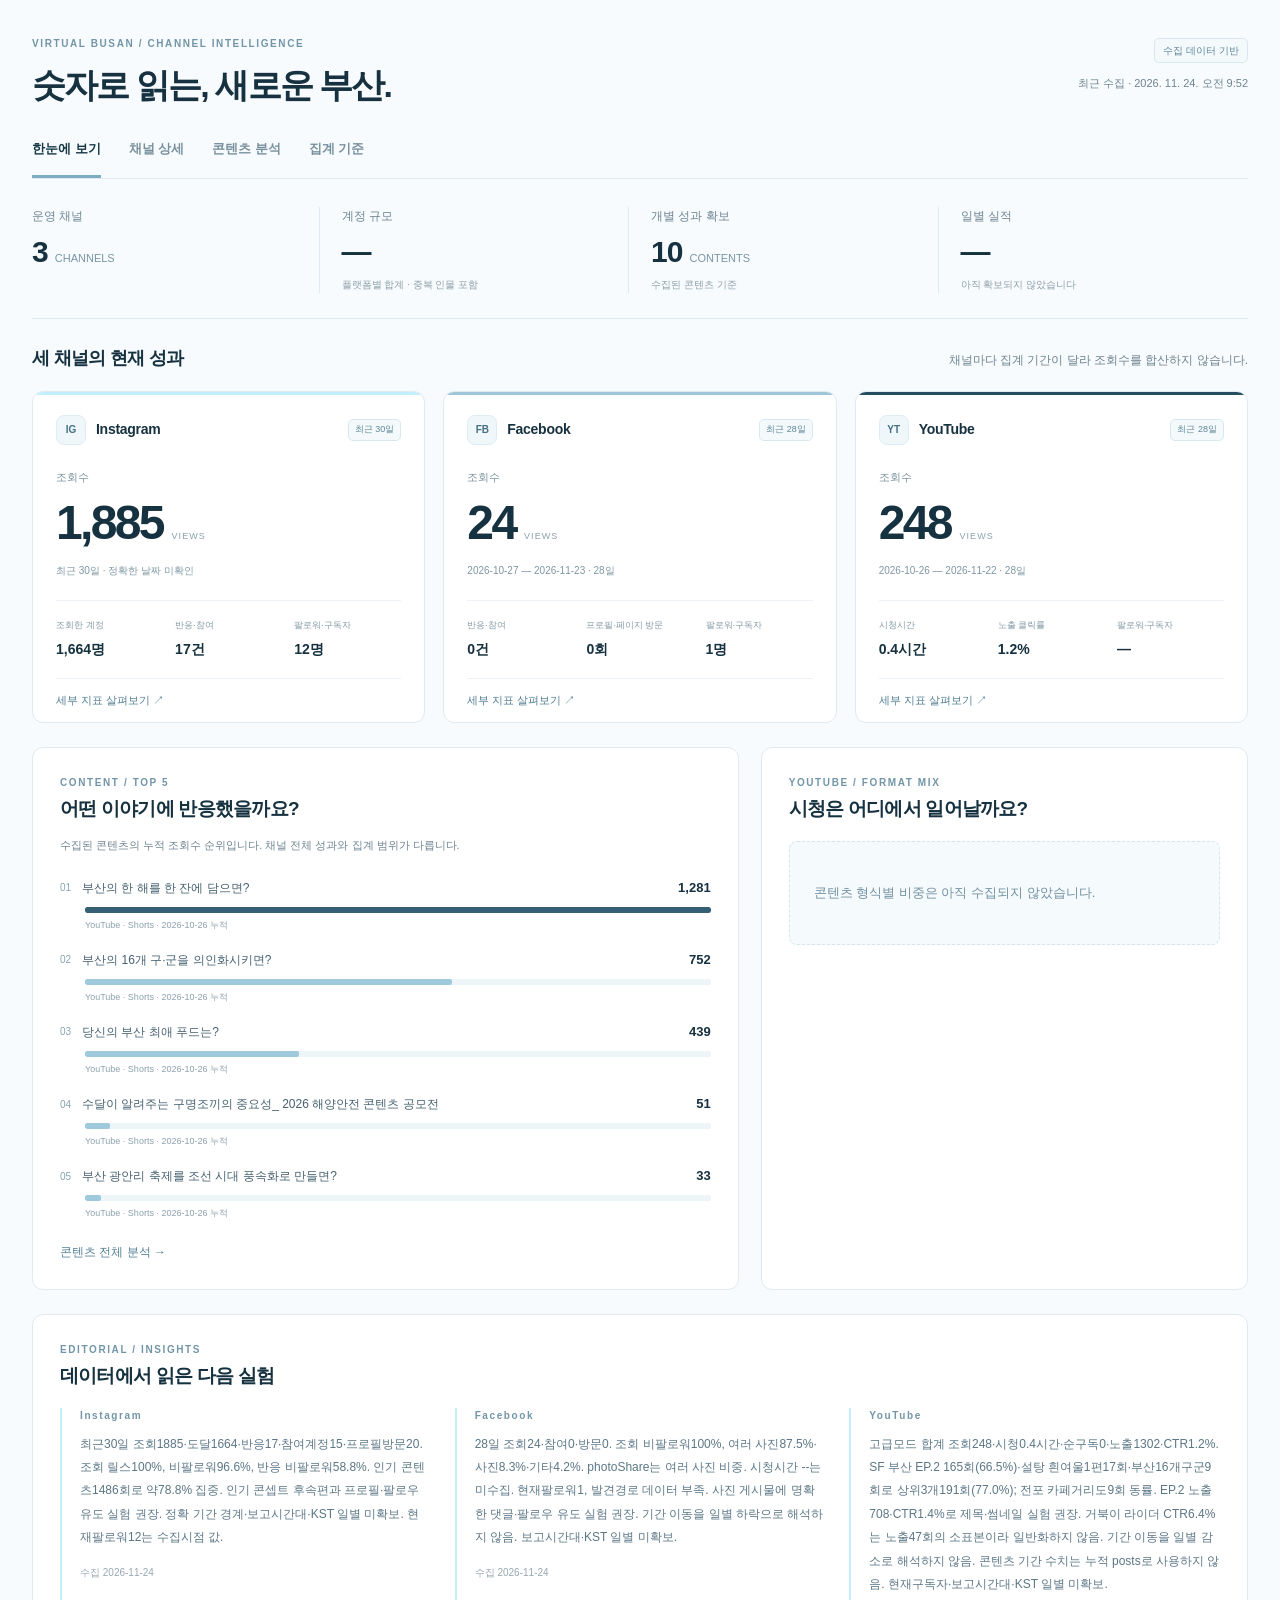
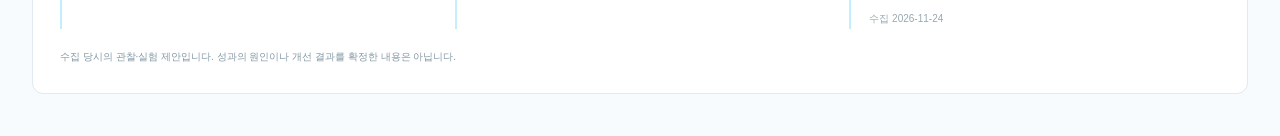
==== commit a136c966: "Update SNS dashboard from a0b3450" ====
--- a/sns-dashboard/index.html
+++ b/sns-dashboard/index.html
@@ -229,7 +229,7 @@
   "schemaVersion": 1,
   "timeZone": "Asia/Seoul",
   "goal": 10000,
-  "updatedAt": "2026-11-23T02:32:24.180Z",
+  "updatedAt": "2026-11-24T00:52:48.238Z",
   "channels": [
     {
       "id": "ig",
@@ -572,6 +572,24 @@
       "attemptedAt": "2026-11-23T02:32:24.180Z",
       "status": "partial",
       "message": "2026-10-25~2026-11-21: views 383, watchHours 1.4, netFollowers 0, impressions 2387, ctr 1.3. 고급모드 합계 조회383·시청1.4시간·순구독0·노출2387·CTR1.3%. SF 부산 EP.2 279회(72.9%)·전포 카페거리19·설탕 흰여울1편17로 상위3개315회(82.2%) 집중. EP.2 노출1714·CTR1.3%로 제목·썸네일 실험 권장. 용궁사 콘텐츠12회·시청0.8시간으로 표시되며 조회와 시청 기여가 다름. 기간 이동을 일별 감소로 해석하지 않음. 콘텐츠 기간 수치는 누적 posts로 사용하지 않음. 현재구독자·보고시간대·KST 일별 미확보. 출처 https://studio.youtube.com/channel/UCQipWfDNW3Jyh-cZTxS-l5A/analytics/hub_content/explore?entity_type=CHANNEL&entity_id=UCQipWfDNW3Jyh-cZTxS-l5A&time_period=4_weeks&explore_type=TABLE_AND_CHART&metrics_computation_type=DELTA&metric=EXTERNAL_VIEWS&granularity=DAY&t_metrics=EXTERNAL_VIEWS&t_metrics=EXTERNAL_WATCH_TIME&t_metrics=SUBSCRIBERS_NET_CHANGE&t_metrics=VIDEO_THUMBNAIL_IMPRESSIONS&t_metrics=VIDEO_THUMBNAIL_IMPRESSIONS_VTR&dimension=VIDEO&o_column=EXTERNAL_VIEWS&o_direction=ANALYTICS_ORDER_DIRECTION_DESC"
+    },
+    {
+      "ch": "ig",
+      "attemptedAt": "2026-11-24T00:52:48.238Z",
+      "status": "partial",
+      "message": "최근30일(정확 기간 경계 미표시): views 1885, reach 1664, interactions 17, engagedAccounts 15, profileVisits 20, followers 12, nonFollowerViewsShare 96.6, nonFollowerInteractionsShare 58.8, reelsShare 100. 최근30일 조회1885·도달1664·반응17·참여계정15·프로필방문20. 조회 릴스100%, 비팔로워96.6%, 반응 비팔로워58.8%. 인기 콘텐츠1486회로 약78.8% 집중. 인기 콘셉트 후속편과 프로필·팔로우 유도 실험 권장. 정확 기간 경계·보고시간대·KST 일별 미확보. 현재팔로워12는 수집시점 값. 출처 https://www.instagram.com/accounts/insights/?timeframe=30"
+    },
+    {
+      "ch": "fb",
+      "attemptedAt": "2026-11-24T00:52:48.238Z",
+      "status": "partial",
+      "message": "2026-10-27~2026-11-23: views 24, threeSecondViews 0, oneMinuteViews 0, interactions 0, likes 0, comments 0, shares 0, profileVisits 0, followers 1, netFollowers 0, unfollows 0, nonFollowerViewsShare 100, photoShare 87.5. 28일 조회24·참여0·방문0. 조회 비팔로워100%, 여러 사진87.5%·사진8.3%·기타4.2%. photoShare는 여러 사진 비중. 시청시간 --는 미수집. 현재팔로워1, 발견경로 데이터 부족. 사진 게시물에 명확한 댓글·팔로우 유도 실험 권장. 기간 이동을 일별 하락으로 해석하지 않음. 보고시간대·KST 일별 미확보. 출처 https://www.facebook.com/professional_dashboard/profile_insights/views 및 https://www.facebook.com/professional_dashboard/insights/engagement 및 https://www.facebook.com/professional_dashboard/profile_insights/audience"
+    },
+    {
+      "ch": "yt",
+      "attemptedAt": "2026-11-24T00:52:48.238Z",
+      "status": "partial",
+      "message": "2026-10-26~2026-11-22: views 248, watchHours 0.4, netFollowers 0, impressions 1302, ctr 1.2. 고급모드 합계 조회248·시청0.4시간·순구독0·노출1302·CTR1.2%. SF 부산 EP.2 165회(66.5%)·설탕 흰여울1편17회·부산16개구군9회로 상위3개191회(77.0%); 전포 카페거리도9회 동률. EP.2 노출708·CTR1.4%로 제목·썸네일 실험 권장. 거북이 라이더 CTR6.4%는 노출47회의 소표본이라 일반화하지 않음. 기간 이동을 일별 감소로 해석하지 않음. 콘텐츠 기간 수치는 누적 posts로 사용하지 않음. 현재구독자·보고시간대·KST 일별 미확보. 출처 https://studio.youtube.com/channel/UCQipWfDNW3Jyh-cZTxS-l5A/analytics/hub_content/explore?entity_type=CHANNEL&entity_id=UCQipWfDNW3Jyh-cZTxS-l5A&time_period=4_weeks&explore_type=TABLE_AND_CHART&metrics_computation_type=DELTA&metric=EXTERNAL_VIEWS&granularity=DAY&t_metrics=EXTERNAL_VIEWS&t_metrics=EXTERNAL_WATCH_TIME&t_metrics=SUBSCRIBERS_NET_CHANGE&t_metrics=VIDEO_THUMBNAIL_IMPRESSIONS&t_metrics=VIDEO_THUMBNAIL_IMPRESSIONS_VTR&dimension=VIDEO&o_column=EXTERNAL_VIEWS&o_direction=ANALYTICS_ORDER_DIRECTION_DESC"
     }
   ],
   "channelSnapshots": [
@@ -1672,6 +1690,83 @@
         "ctr": 1.3
       },
       "insight": "고급모드 합계 조회383·시청1.4시간·순구독0·노출2387·CTR1.3%. SF 부산 EP.2 279회(72.9%)·전포 카페거리19·설탕 흰여울1편17로 상위3개315회(82.2%) 집중. EP.2 노출1714·CTR1.3%로 제목·썸네일 실험 권장. 용궁사 콘텐츠12회·시청0.8시간으로 표시되며 조회와 시청 기여가 다름. 기간 이동을 일별 감소로 해석하지 않음. 콘텐츠 기간 수치는 누적 posts로 사용하지 않음. 현재구독자·보고시간대·KST 일별 미확보.",
+      "sources": [
+        "https://studio.youtube.com/channel/UCQipWfDNW3Jyh-cZTxS-l5A/analytics/hub_content/explore?entity_type=CHANNEL&entity_id=UCQipWfDNW3Jyh-cZTxS-l5A&time_period=4_weeks&explore_type=TABLE_AND_CHART&metrics_computation_type=DELTA&metric=EXTERNAL_VIEWS&granularity=DAY&t_metrics=EXTERNAL_VIEWS&t_metrics=EXTERNAL_WATCH_TIME&t_metrics=SUBSCRIBERS_NET_CHANGE&t_metrics=VIDEO_THUMBNAIL_IMPRESSIONS&t_metrics=VIDEO_THUMBNAIL_IMPRESSIONS_VTR&dimension=VIDEO&o_column=EXTERNAL_VIEWS&o_direction=ANALYTICS_ORDER_DIRECTION_DESC"
+      ]
+    },
+    {
+      "ch": "ig",
+      "collectedAt": "2026-11-24T00:52:48.238Z",
+      "window": {
+        "days": 30,
+        "start": null,
+        "end": null,
+        "timeZone": "미확인"
+      },
+      "metrics": {
+        "views": 1885,
+        "reach": 1664,
+        "interactions": 17,
+        "engagedAccounts": 15,
+        "profileVisits": 20,
+        "followers": 12,
+        "nonFollowerViewsShare": 96.6,
+        "nonFollowerInteractionsShare": 58.8,
+        "reelsShare": 100
+      },
+      "insight": "최근30일 조회1885·도달1664·반응17·참여계정15·프로필방문20. 조회 릴스100%, 비팔로워96.6%, 반응 비팔로워58.8%. 인기 콘텐츠1486회로 약78.8% 집중. 인기 콘셉트 후속편과 프로필·팔로우 유도 실험 권장. 정확 기간 경계·보고시간대·KST 일별 미확보. 현재팔로워12는 수집시점 값.",
+      "sources": [
+        "https://www.instagram.com/accounts/insights/?timeframe=30"
+      ]
+    },
+    {
+      "ch": "fb",
+      "collectedAt": "2026-11-24T00:52:48.238Z",
+      "window": {
+        "days": 28,
+        "start": "2026-10-27",
+        "end": "2026-11-23",
+        "timeZone": "미확인"
+      },
+      "metrics": {
+        "views": 24,
+        "threeSecondViews": 0,
+        "oneMinuteViews": 0,
+        "interactions": 0,
+        "likes": 0,
+        "comments": 0,
+        "shares": 0,
+        "profileVisits": 0,
+        "followers": 1,
+        "netFollowers": 0,
+        "unfollows": 0,
+        "nonFollowerViewsShare": 100,
+        "photoShare": 87.5
+      },
+      "insight": "28일 조회24·참여0·방문0. 조회 비팔로워100%, 여러 사진87.5%·사진8.3%·기타4.2%. photoShare는 여러 사진 비중. 시청시간 --는 미수집. 현재팔로워1, 발견경로 데이터 부족. 사진 게시물에 명확한 댓글·팔로우 유도 실험 권장. 기간 이동을 일별 하락으로 해석하지 않음. 보고시간대·KST 일별 미확보.",
+      "sources": [
+        "https://www.facebook.com/professional_dashboard/profile_insights/views",
+        "https://www.facebook.com/professional_dashboard/insights/engagement",
+        "https://www.facebook.com/professional_dashboard/profile_insights/audience"
+      ]
+    },
+    {
+      "ch": "yt",
+      "collectedAt": "2026-11-24T00:52:48.238Z",
+      "window": {
+        "days": 28,
+        "start": "2026-10-26",
+        "end": "2026-11-22",
+        "timeZone": "미확인"
+      },
+      "metrics": {
+        "views": 248,
+        "watchHours": 0.4,
+        "netFollowers": 0,
+        "impressions": 1302,
+        "ctr": 1.2
+      },
+      "insight": "고급모드 합계 조회248·시청0.4시간·순구독0·노출1302·CTR1.2%. SF 부산 EP.2 165회(66.5%)·설탕 흰여울1편17회·부산16개구군9회로 상위3개191회(77.0%); 전포 카페거리도9회 동률. EP.2 노출708·CTR1.4%로 제목·썸네일 실험 권장. 거북이 라이더 CTR6.4%는 노출47회의 소표본이라 일반화하지 않음. 기간 이동을 일별 감소로 해석하지 않음. 콘텐츠 기간 수치는 누적 posts로 사용하지 않음. 현재구독자·보고시간대·KST 일별 미확보.",
       "sources": [
         "https://studio.youtube.com/channel/UCQipWfDNW3Jyh-cZTxS-l5A/analytics/hub_content/explore?entity_type=CHANNEL&entity_id=UCQipWfDNW3Jyh-cZTxS-l5A&time_period=4_weeks&explore_type=TABLE_AND_CHART&metrics_computation_type=DELTA&metric=EXTERNAL_VIEWS&granularity=DAY&t_metrics=EXTERNAL_VIEWS&t_metrics=EXTERNAL_WATCH_TIME&t_metrics=SUBSCRIBERS_NET_CHANGE&t_metrics=VIDEO_THUMBNAIL_IMPRESSIONS&t_metrics=VIDEO_THUMBNAIL_IMPRESSIONS_VTR&dimension=VIDEO&o_column=EXTERNAL_VIEWS&o_direction=ANALYTICS_ORDER_DIRECTION_DESC"
       ]
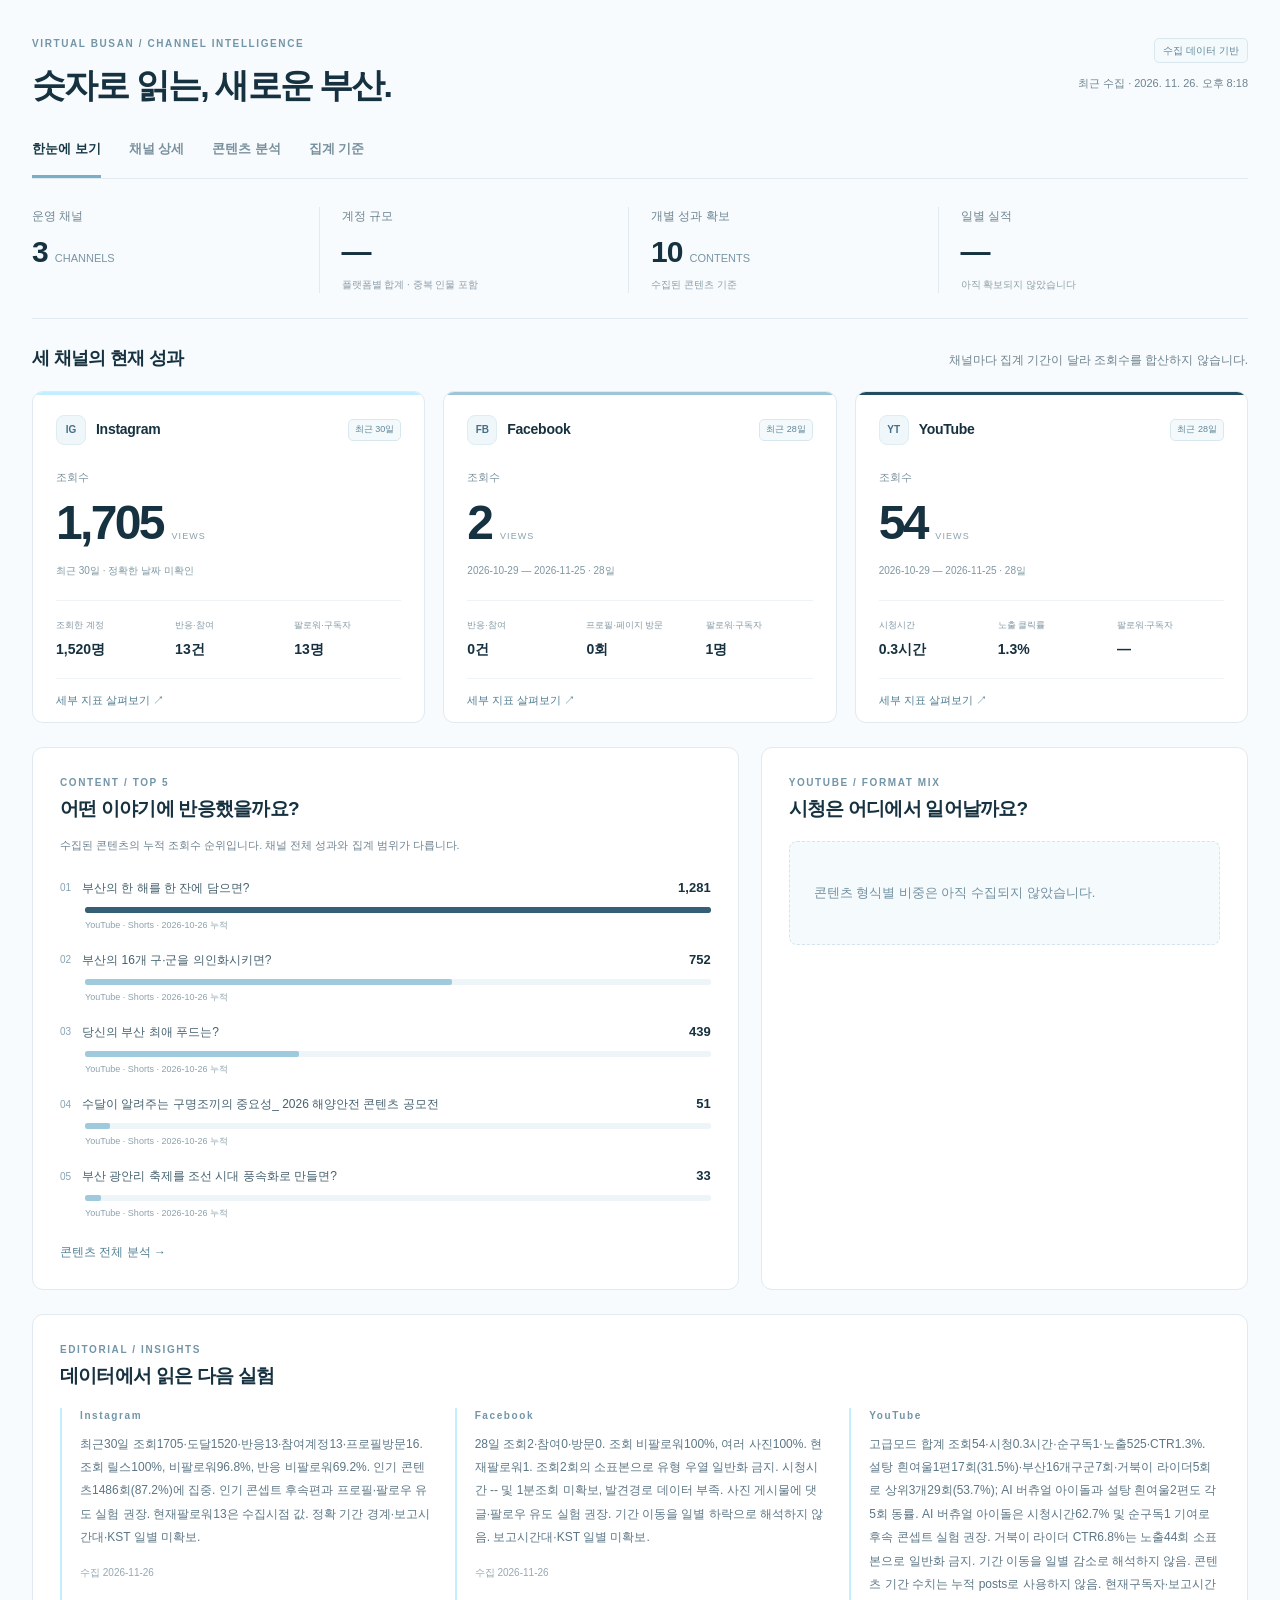
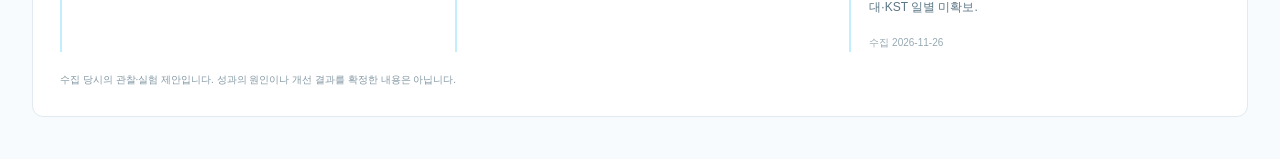
==== commit 4a5ec3a0: "Update SNS dashboard from 953ca41" ====
--- a/sns-dashboard/index.html
+++ b/sns-dashboard/index.html
@@ -229,7 +229,7 @@
   "schemaVersion": 1,
   "timeZone": "Asia/Seoul",
   "goal": 10000,
-  "updatedAt": "2026-11-24T00:52:48.238Z",
+  "updatedAt": "2026-11-26T11:18:09.249Z",
   "channels": [
     {
       "id": "ig",
@@ -590,6 +590,24 @@
       "attemptedAt": "2026-11-24T00:52:48.238Z",
       "status": "partial",
       "message": "2026-10-26~2026-11-22: views 248, watchHours 0.4, netFollowers 0, impressions 1302, ctr 1.2. 고급모드 합계 조회248·시청0.4시간·순구독0·노출1302·CTR1.2%. SF 부산 EP.2 165회(66.5%)·설탕 흰여울1편17회·부산16개구군9회로 상위3개191회(77.0%); 전포 카페거리도9회 동률. EP.2 노출708·CTR1.4%로 제목·썸네일 실험 권장. 거북이 라이더 CTR6.4%는 노출47회의 소표본이라 일반화하지 않음. 기간 이동을 일별 감소로 해석하지 않음. 콘텐츠 기간 수치는 누적 posts로 사용하지 않음. 현재구독자·보고시간대·KST 일별 미확보. 출처 https://studio.youtube.com/channel/UCQipWfDNW3Jyh-cZTxS-l5A/analytics/hub_content/explore?entity_type=CHANNEL&entity_id=UCQipWfDNW3Jyh-cZTxS-l5A&time_period=4_weeks&explore_type=TABLE_AND_CHART&metrics_computation_type=DELTA&metric=EXTERNAL_VIEWS&granularity=DAY&t_metrics=EXTERNAL_VIEWS&t_metrics=EXTERNAL_WATCH_TIME&t_metrics=SUBSCRIBERS_NET_CHANGE&t_metrics=VIDEO_THUMBNAIL_IMPRESSIONS&t_metrics=VIDEO_THUMBNAIL_IMPRESSIONS_VTR&dimension=VIDEO&o_column=EXTERNAL_VIEWS&o_direction=ANALYTICS_ORDER_DIRECTION_DESC"
+    },
+    {
+      "ch": "ig",
+      "attemptedAt": "2026-11-26T11:18:09.249Z",
+      "status": "partial",
+      "message": "{\"days\":30,\"start\":null,\"end\":null,\"timeZone\":\"미확인\"} views 1705, reach 1520, interactions 13, engagedAccounts 13, profileVisits 16, followers 13, nonFollowerViewsShare 96.8, nonFollowerInteractionsShare 69.2, reelsShare 100. 최근30일 조회1705·도달1520·반응13·참여계정13·프로필방문16. 조회 릴스100%, 비팔로워96.8%, 반응 비팔로워69.2%. 인기 콘텐츠1486회(87.2%)에 집중. 인기 콘셉트 후속편과 프로필·팔로우 유도 실험 권장. 현재팔로워13은 수집시점 값. 정확 기간 경계·보고시간대·KST 일별 미확보. 출처 https://www.instagram.com/accounts/insights/?timeframe=30"
+    },
+    {
+      "ch": "fb",
+      "attemptedAt": "2026-11-26T11:18:09.249Z",
+      "status": "partial",
+      "message": "{\"days\":28,\"start\":\"2026-10-29\",\"end\":\"2026-11-25\",\"timeZone\":\"미확인\"} views 2, threeSecondViews 0, interactions 0, likes 0, comments 0, shares 0, profileVisits 0, followers 1, netFollowers 0, unfollows 0, nonFollowerViewsShare 100, photoShare 100. 28일 조회2·참여0·방문0. 조회 비팔로워100%, 여러 사진100%. 현재팔로워1. 조회2회의 소표본으로 유형 우열 일반화 금지. 시청시간 -- 및 1분조회 미확보, 발견경로 데이터 부족. 사진 게시물에 댓글·팔로우 유도 실험 권장. 기간 이동을 일별 하락으로 해석하지 않음. 보고시간대·KST 일별 미확보. 출처 https://www.facebook.com/professional_dashboard/profile_insights/views 및 https://www.facebook.com/professional_dashboard/insights/engagement 및 https://www.facebook.com/professional_dashboard/profile_insights/audience"
+    },
+    {
+      "ch": "yt",
+      "attemptedAt": "2026-11-26T11:18:09.249Z",
+      "status": "partial",
+      "message": "{\"days\":28,\"start\":\"2026-10-29\",\"end\":\"2026-11-25\",\"timeZone\":\"미확인\"} views 54, watchHours 0.3, netFollowers 1, impressions 525, ctr 1.3. 고급모드 합계 조회54·시청0.3시간·순구독1·노출525·CTR1.3%. 설탕 흰여울1편17회(31.5%)·부산16개구군7회·거북이 라이더5회로 상위3개29회(53.7%); AI 버츄얼 아이돌과 설탕 흰여울2편도 각5회 동률. AI 버츄얼 아이돌은 시청시간62.7% 및 순구독1 기여로 후속 콘셉트 실험 권장. 거북이 라이더 CTR6.8%는 노출44회 소표본으로 일반화 금지. 기간 이동을 일별 감소로 해석하지 않음. 콘텐츠 기간 수치는 누적 posts로 사용하지 않음. 현재구독자·보고시간대·KST 일별 미확보. 출처 https://studio.youtube.com/channel/UCQipWfDNW3Jyh-cZTxS-l5A/analytics/hub_content/explore?entity_type=CHANNEL&entity_id=UCQipWfDNW3Jyh-cZTxS-l5A&time_period=4_weeks&explore_type=TABLE_AND_CHART&metrics_computation_type=DELTA&metric=EXTERNAL_VIEWS&granularity=DAY&t_metrics=EXTERNAL_VIEWS&t_metrics=EXTERNAL_WATCH_TIME&t_metrics=SUBSCRIBERS_NET_CHANGE&t_metrics=VIDEO_THUMBNAIL_IMPRESSIONS&t_metrics=VIDEO_THUMBNAIL_IMPRESSIONS_VTR&dimension=VIDEO&o_column=EXTERNAL_VIEWS&o_direction=ANALYTICS_ORDER_DIRECTION_DESC"
     }
   ],
   "channelSnapshots": [
@@ -1767,6 +1785,82 @@
         "ctr": 1.2
       },
       "insight": "고급모드 합계 조회248·시청0.4시간·순구독0·노출1302·CTR1.2%. SF 부산 EP.2 165회(66.5%)·설탕 흰여울1편17회·부산16개구군9회로 상위3개191회(77.0%); 전포 카페거리도9회 동률. EP.2 노출708·CTR1.4%로 제목·썸네일 실험 권장. 거북이 라이더 CTR6.4%는 노출47회의 소표본이라 일반화하지 않음. 기간 이동을 일별 감소로 해석하지 않음. 콘텐츠 기간 수치는 누적 posts로 사용하지 않음. 현재구독자·보고시간대·KST 일별 미확보.",
+      "sources": [
+        "https://studio.youtube.com/channel/UCQipWfDNW3Jyh-cZTxS-l5A/analytics/hub_content/explore?entity_type=CHANNEL&entity_id=UCQipWfDNW3Jyh-cZTxS-l5A&time_period=4_weeks&explore_type=TABLE_AND_CHART&metrics_computation_type=DELTA&metric=EXTERNAL_VIEWS&granularity=DAY&t_metrics=EXTERNAL_VIEWS&t_metrics=EXTERNAL_WATCH_TIME&t_metrics=SUBSCRIBERS_NET_CHANGE&t_metrics=VIDEO_THUMBNAIL_IMPRESSIONS&t_metrics=VIDEO_THUMBNAIL_IMPRESSIONS_VTR&dimension=VIDEO&o_column=EXTERNAL_VIEWS&o_direction=ANALYTICS_ORDER_DIRECTION_DESC"
+      ]
+    },
+    {
+      "ch": "ig",
+      "collectedAt": "2026-11-26T11:18:09.249Z",
+      "window": {
+        "days": 30,
+        "start": null,
+        "end": null,
+        "timeZone": "미확인"
+      },
+      "metrics": {
+        "views": 1705,
+        "reach": 1520,
+        "interactions": 13,
+        "engagedAccounts": 13,
+        "profileVisits": 16,
+        "followers": 13,
+        "nonFollowerViewsShare": 96.8,
+        "nonFollowerInteractionsShare": 69.2,
+        "reelsShare": 100
+      },
+      "insight": "최근30일 조회1705·도달1520·반응13·참여계정13·프로필방문16. 조회 릴스100%, 비팔로워96.8%, 반응 비팔로워69.2%. 인기 콘텐츠1486회(87.2%)에 집중. 인기 콘셉트 후속편과 프로필·팔로우 유도 실험 권장. 현재팔로워13은 수집시점 값. 정확 기간 경계·보고시간대·KST 일별 미확보.",
+      "sources": [
+        "https://www.instagram.com/accounts/insights/?timeframe=30"
+      ]
+    },
+    {
+      "ch": "fb",
+      "collectedAt": "2026-11-26T11:18:09.249Z",
+      "window": {
+        "days": 28,
+        "start": "2026-10-29",
+        "end": "2026-11-25",
+        "timeZone": "미확인"
+      },
+      "metrics": {
+        "views": 2,
+        "threeSecondViews": 0,
+        "interactions": 0,
+        "likes": 0,
+        "comments": 0,
+        "shares": 0,
+        "profileVisits": 0,
+        "followers": 1,
+        "netFollowers": 0,
+        "unfollows": 0,
+        "nonFollowerViewsShare": 100,
+        "photoShare": 100
+      },
+      "insight": "28일 조회2·참여0·방문0. 조회 비팔로워100%, 여러 사진100%. 현재팔로워1. 조회2회의 소표본으로 유형 우열 일반화 금지. 시청시간 -- 및 1분조회 미확보, 발견경로 데이터 부족. 사진 게시물에 댓글·팔로우 유도 실험 권장. 기간 이동을 일별 하락으로 해석하지 않음. 보고시간대·KST 일별 미확보.",
+      "sources": [
+        "https://www.facebook.com/professional_dashboard/profile_insights/views",
+        "https://www.facebook.com/professional_dashboard/insights/engagement",
+        "https://www.facebook.com/professional_dashboard/profile_insights/audience"
+      ]
+    },
+    {
+      "ch": "yt",
+      "collectedAt": "2026-11-26T11:18:09.249Z",
+      "window": {
+        "days": 28,
+        "start": "2026-10-29",
+        "end": "2026-11-25",
+        "timeZone": "미확인"
+      },
+      "metrics": {
+        "views": 54,
+        "watchHours": 0.3,
+        "netFollowers": 1,
+        "impressions": 525,
+        "ctr": 1.3
+      },
+      "insight": "고급모드 합계 조회54·시청0.3시간·순구독1·노출525·CTR1.3%. 설탕 흰여울1편17회(31.5%)·부산16개구군7회·거북이 라이더5회로 상위3개29회(53.7%); AI 버츄얼 아이돌과 설탕 흰여울2편도 각5회 동률. AI 버츄얼 아이돌은 시청시간62.7% 및 순구독1 기여로 후속 콘셉트 실험 권장. 거북이 라이더 CTR6.8%는 노출44회 소표본으로 일반화 금지. 기간 이동을 일별 감소로 해석하지 않음. 콘텐츠 기간 수치는 누적 posts로 사용하지 않음. 현재구독자·보고시간대·KST 일별 미확보.",
       "sources": [
         "https://studio.youtube.com/channel/UCQipWfDNW3Jyh-cZTxS-l5A/analytics/hub_content/explore?entity_type=CHANNEL&entity_id=UCQipWfDNW3Jyh-cZTxS-l5A&time_period=4_weeks&explore_type=TABLE_AND_CHART&metrics_computation_type=DELTA&metric=EXTERNAL_VIEWS&granularity=DAY&t_metrics=EXTERNAL_VIEWS&t_metrics=EXTERNAL_WATCH_TIME&t_metrics=SUBSCRIBERS_NET_CHANGE&t_metrics=VIDEO_THUMBNAIL_IMPRESSIONS&t_metrics=VIDEO_THUMBNAIL_IMPRESSIONS_VTR&dimension=VIDEO&o_column=EXTERNAL_VIEWS&o_direction=ANALYTICS_ORDER_DIRECTION_DESC"
       ]
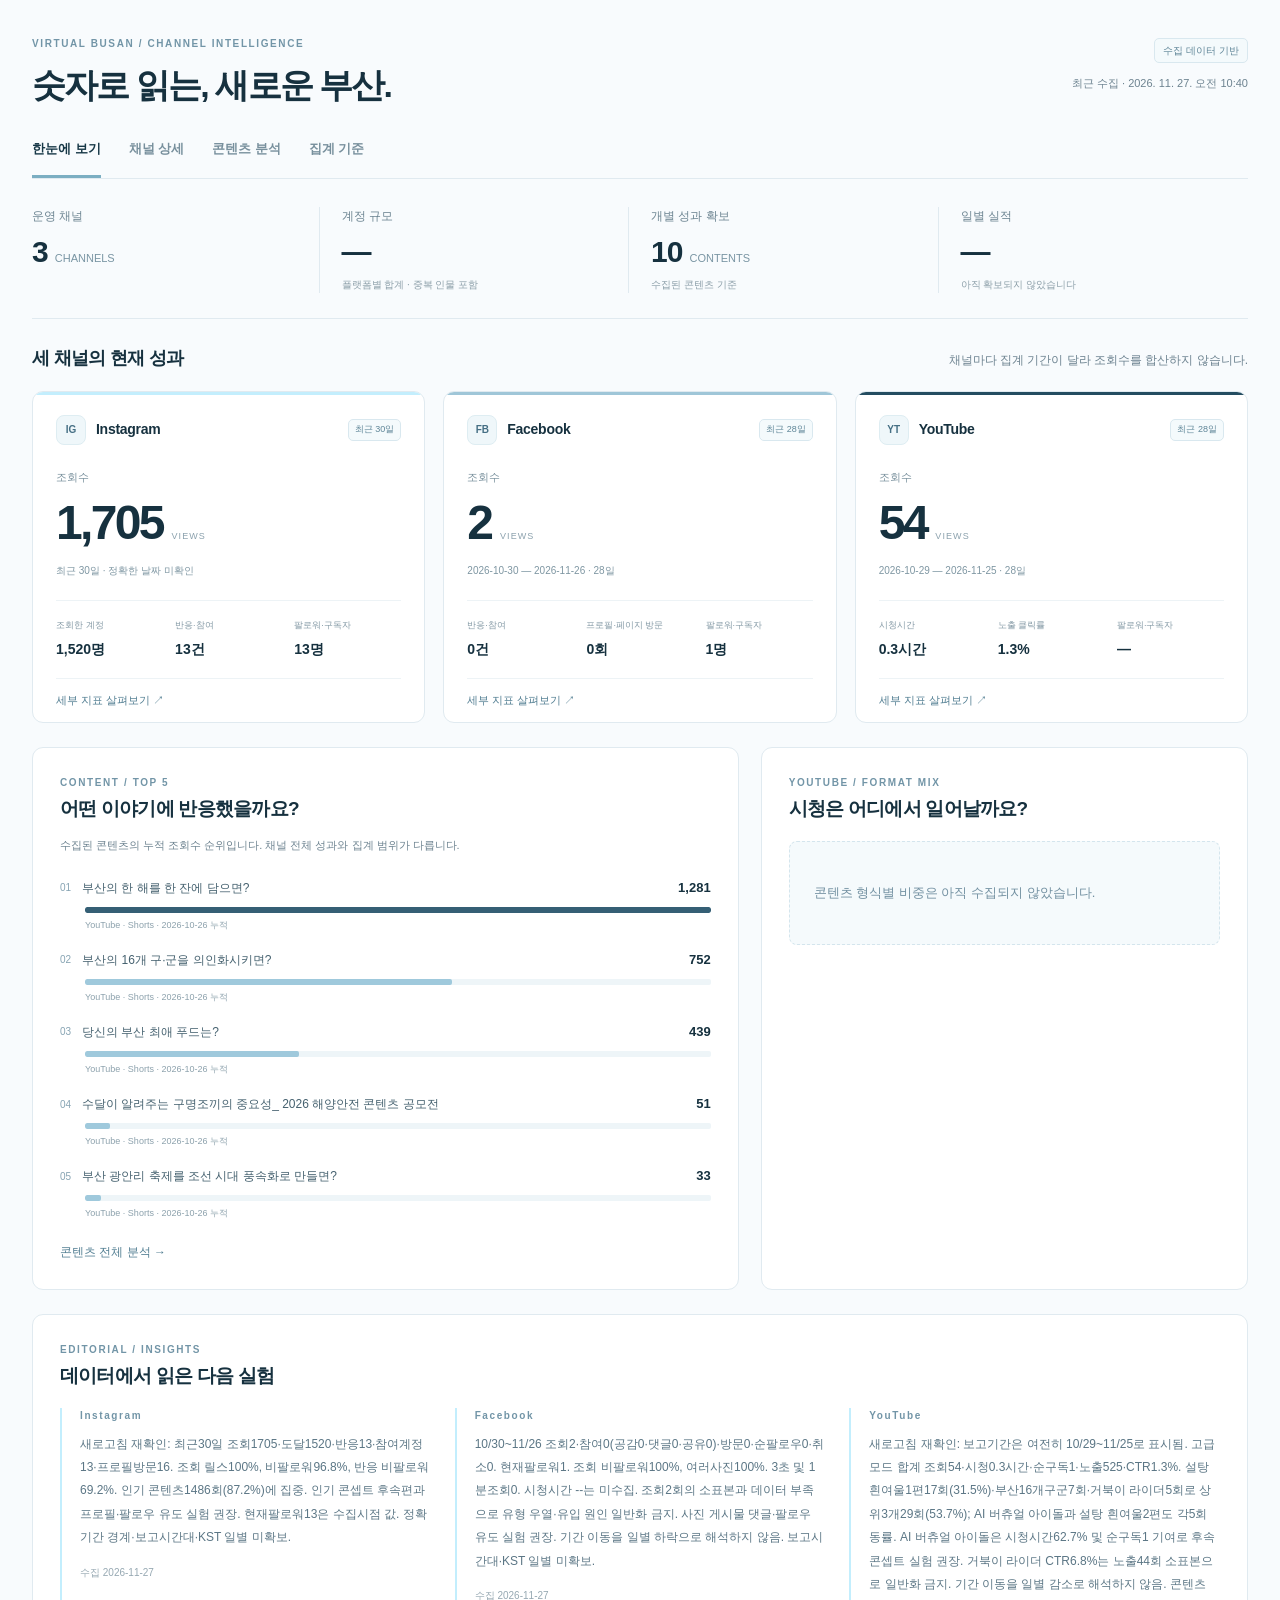
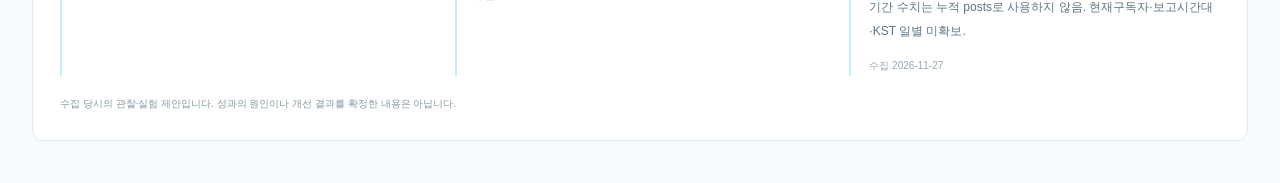
==== commit 9739f7fb: "Update SNS dashboard from de8d2cd" ====
--- a/sns-dashboard/index.html
+++ b/sns-dashboard/index.html
@@ -229,7 +229,7 @@
   "schemaVersion": 1,
   "timeZone": "Asia/Seoul",
   "goal": 10000,
-  "updatedAt": "2026-11-26T11:18:09.249Z",
+  "updatedAt": "2026-11-27T01:40:31.638Z",
   "channels": [
     {
       "id": "ig",
@@ -608,6 +608,24 @@
       "attemptedAt": "2026-11-26T11:18:09.249Z",
       "status": "partial",
       "message": "{\"days\":28,\"start\":\"2026-10-29\",\"end\":\"2026-11-25\",\"timeZone\":\"미확인\"} views 54, watchHours 0.3, netFollowers 1, impressions 525, ctr 1.3. 고급모드 합계 조회54·시청0.3시간·순구독1·노출525·CTR1.3%. 설탕 흰여울1편17회(31.5%)·부산16개구군7회·거북이 라이더5회로 상위3개29회(53.7%); AI 버츄얼 아이돌과 설탕 흰여울2편도 각5회 동률. AI 버츄얼 아이돌은 시청시간62.7% 및 순구독1 기여로 후속 콘셉트 실험 권장. 거북이 라이더 CTR6.8%는 노출44회 소표본으로 일반화 금지. 기간 이동을 일별 감소로 해석하지 않음. 콘텐츠 기간 수치는 누적 posts로 사용하지 않음. 현재구독자·보고시간대·KST 일별 미확보. 출처 https://studio.youtube.com/channel/UCQipWfDNW3Jyh-cZTxS-l5A/analytics/hub_content/explore?entity_type=CHANNEL&entity_id=UCQipWfDNW3Jyh-cZTxS-l5A&time_period=4_weeks&explore_type=TABLE_AND_CHART&metrics_computation_type=DELTA&metric=EXTERNAL_VIEWS&granularity=DAY&t_metrics=EXTERNAL_VIEWS&t_metrics=EXTERNAL_WATCH_TIME&t_metrics=SUBSCRIBERS_NET_CHANGE&t_metrics=VIDEO_THUMBNAIL_IMPRESSIONS&t_metrics=VIDEO_THUMBNAIL_IMPRESSIONS_VTR&dimension=VIDEO&o_column=EXTERNAL_VIEWS&o_direction=ANALYTICS_ORDER_DIRECTION_DESC"
+    },
+    {
+      "ch": "ig",
+      "attemptedAt": "2026-11-27T01:40:31.638Z",
+      "status": "partial",
+      "message": "{\"days\":30,\"start\":null,\"end\":null,\"timeZone\":\"미확인\"} views 1705, reach 1520, interactions 13, engagedAccounts 13, profileVisits 16, followers 13, nonFollowerViewsShare 96.8, nonFollowerInteractionsShare 69.2, reelsShare 100. 새로고침 재확인: 최근30일 조회1705·도달1520·반응13·참여계정13·프로필방문16. 조회 릴스100%, 비팔로워96.8%, 반응 비팔로워69.2%. 인기 콘텐츠1486회(87.2%)에 집중. 인기 콘셉트 후속편과 프로필·팔로우 유도 실험 권장. 현재팔로워13은 수집시점 값. 정확 기간 경계·보고시간대·KST 일별 미확보. 출처 https://www.instagram.com/accounts/insights/?timeframe=30"
+    },
+    {
+      "ch": "fb",
+      "attemptedAt": "2026-11-27T01:40:31.638Z",
+      "status": "partial",
+      "message": "{\"days\":28,\"start\":\"2026-10-30\",\"end\":\"2026-11-26\",\"timeZone\":\"미확인\"} views 2, threeSecondViews 0, interactions 0, likes 0, comments 0, shares 0, profileVisits 0, followers 1, netFollowers 0, unfollows 0, nonFollowerViewsShare 100, photoShare 100, oneMinuteViews 0. 10/30~11/26 조회2·참여0(공감0·댓글0·공유0)·방문0·순팔로우0·취소0. 현재팔로워1. 조회 비팔로워100%, 여러사진100%. 3초 및 1분조회0. 시청시간 --는 미수집. 조회2회의 소표본과 데이터 부족으로 유형 우열·유입 원인 일반화 금지. 사진 게시물 댓글·팔로우 유도 실험 권장. 기간 이동을 일별 하락으로 해석하지 않음. 보고시간대·KST 일별 미확보. 출처 https://www.facebook.com/professional_dashboard/profile_insights/views 및 https://www.facebook.com/professional_dashboard/insights/engagement 및 https://www.facebook.com/professional_dashboard/profile_insights/audience"
+    },
+    {
+      "ch": "yt",
+      "attemptedAt": "2026-11-27T01:40:31.638Z",
+      "status": "partial",
+      "message": "{\"days\":28,\"start\":\"2026-10-29\",\"end\":\"2026-11-25\",\"timeZone\":\"미확인\"} views 54, watchHours 0.3, netFollowers 1, impressions 525, ctr 1.3. 새로고침 재확인: 보고기간은 여전히 10/29~11/25로 표시됨. 고급모드 합계 조회54·시청0.3시간·순구독1·노출525·CTR1.3%. 설탕 흰여울1편17회(31.5%)·부산16개구군7회·거북이 라이더5회로 상위3개29회(53.7%); AI 버츄얼 아이돌과 설탕 흰여울2편도 각5회 동률. AI 버츄얼 아이돌은 시청시간62.7% 및 순구독1 기여로 후속 콘셉트 실험 권장. 거북이 라이더 CTR6.8%는 노출44회 소표본으로 일반화 금지. 기간 이동을 일별 감소로 해석하지 않음. 콘텐츠 기간 수치는 누적 posts로 사용하지 않음. 현재구독자·보고시간대·KST 일별 미확보. 출처 https://studio.youtube.com/channel/UCQipWfDNW3Jyh-cZTxS-l5A/analytics/hub_content/explore?entity_type=CHANNEL&entity_id=UCQipWfDNW3Jyh-cZTxS-l5A&time_period=4_weeks&explore_type=TABLE_AND_CHART&metrics_computation_type=DELTA&metric=EXTERNAL_VIEWS&granularity=DAY&t_metrics=EXTERNAL_VIEWS&t_metrics=EXTERNAL_WATCH_TIME&t_metrics=SUBSCRIBERS_NET_CHANGE&t_metrics=VIDEO_THUMBNAIL_IMPRESSIONS&t_metrics=VIDEO_THUMBNAIL_IMPRESSIONS_VTR&dimension=VIDEO&o_column=EXTERNAL_VIEWS&o_direction=ANALYTICS_ORDER_DIRECTION_DESC"
     }
   ],
   "channelSnapshots": [
@@ -1861,6 +1879,83 @@
         "ctr": 1.3
       },
       "insight": "고급모드 합계 조회54·시청0.3시간·순구독1·노출525·CTR1.3%. 설탕 흰여울1편17회(31.5%)·부산16개구군7회·거북이 라이더5회로 상위3개29회(53.7%); AI 버츄얼 아이돌과 설탕 흰여울2편도 각5회 동률. AI 버츄얼 아이돌은 시청시간62.7% 및 순구독1 기여로 후속 콘셉트 실험 권장. 거북이 라이더 CTR6.8%는 노출44회 소표본으로 일반화 금지. 기간 이동을 일별 감소로 해석하지 않음. 콘텐츠 기간 수치는 누적 posts로 사용하지 않음. 현재구독자·보고시간대·KST 일별 미확보.",
+      "sources": [
+        "https://studio.youtube.com/channel/UCQipWfDNW3Jyh-cZTxS-l5A/analytics/hub_content/explore?entity_type=CHANNEL&entity_id=UCQipWfDNW3Jyh-cZTxS-l5A&time_period=4_weeks&explore_type=TABLE_AND_CHART&metrics_computation_type=DELTA&metric=EXTERNAL_VIEWS&granularity=DAY&t_metrics=EXTERNAL_VIEWS&t_metrics=EXTERNAL_WATCH_TIME&t_metrics=SUBSCRIBERS_NET_CHANGE&t_metrics=VIDEO_THUMBNAIL_IMPRESSIONS&t_metrics=VIDEO_THUMBNAIL_IMPRESSIONS_VTR&dimension=VIDEO&o_column=EXTERNAL_VIEWS&o_direction=ANALYTICS_ORDER_DIRECTION_DESC"
+      ]
+    },
+    {
+      "ch": "ig",
+      "collectedAt": "2026-11-27T01:40:31.638Z",
+      "window": {
+        "days": 30,
+        "start": null,
+        "end": null,
+        "timeZone": "미확인"
+      },
+      "metrics": {
+        "views": 1705,
+        "reach": 1520,
+        "interactions": 13,
+        "engagedAccounts": 13,
+        "profileVisits": 16,
+        "followers": 13,
+        "nonFollowerViewsShare": 96.8,
+        "nonFollowerInteractionsShare": 69.2,
+        "reelsShare": 100
+      },
+      "insight": "새로고침 재확인: 최근30일 조회1705·도달1520·반응13·참여계정13·프로필방문16. 조회 릴스100%, 비팔로워96.8%, 반응 비팔로워69.2%. 인기 콘텐츠1486회(87.2%)에 집중. 인기 콘셉트 후속편과 프로필·팔로우 유도 실험 권장. 현재팔로워13은 수집시점 값. 정확 기간 경계·보고시간대·KST 일별 미확보.",
+      "sources": [
+        "https://www.instagram.com/accounts/insights/?timeframe=30"
+      ]
+    },
+    {
+      "ch": "fb",
+      "collectedAt": "2026-11-27T01:40:31.638Z",
+      "window": {
+        "days": 28,
+        "start": "2026-10-30",
+        "end": "2026-11-26",
+        "timeZone": "미확인"
+      },
+      "metrics": {
+        "views": 2,
+        "threeSecondViews": 0,
+        "interactions": 0,
+        "likes": 0,
+        "comments": 0,
+        "shares": 0,
+        "profileVisits": 0,
+        "followers": 1,
+        "netFollowers": 0,
+        "unfollows": 0,
+        "nonFollowerViewsShare": 100,
+        "photoShare": 100,
+        "oneMinuteViews": 0
+      },
+      "insight": "10/30~11/26 조회2·참여0(공감0·댓글0·공유0)·방문0·순팔로우0·취소0. 현재팔로워1. 조회 비팔로워100%, 여러사진100%. 3초 및 1분조회0. 시청시간 --는 미수집. 조회2회의 소표본과 데이터 부족으로 유형 우열·유입 원인 일반화 금지. 사진 게시물 댓글·팔로우 유도 실험 권장. 기간 이동을 일별 하락으로 해석하지 않음. 보고시간대·KST 일별 미확보.",
+      "sources": [
+        "https://www.facebook.com/professional_dashboard/profile_insights/views",
+        "https://www.facebook.com/professional_dashboard/insights/engagement",
+        "https://www.facebook.com/professional_dashboard/profile_insights/audience"
+      ]
+    },
+    {
+      "ch": "yt",
+      "collectedAt": "2026-11-27T01:40:31.638Z",
+      "window": {
+        "days": 28,
+        "start": "2026-10-29",
+        "end": "2026-11-25",
+        "timeZone": "미확인"
+      },
+      "metrics": {
+        "views": 54,
+        "watchHours": 0.3,
+        "netFollowers": 1,
+        "impressions": 525,
+        "ctr": 1.3
+      },
+      "insight": "새로고침 재확인: 보고기간은 여전히 10/29~11/25로 표시됨. 고급모드 합계 조회54·시청0.3시간·순구독1·노출525·CTR1.3%. 설탕 흰여울1편17회(31.5%)·부산16개구군7회·거북이 라이더5회로 상위3개29회(53.7%); AI 버츄얼 아이돌과 설탕 흰여울2편도 각5회 동률. AI 버츄얼 아이돌은 시청시간62.7% 및 순구독1 기여로 후속 콘셉트 실험 권장. 거북이 라이더 CTR6.8%는 노출44회 소표본으로 일반화 금지. 기간 이동을 일별 감소로 해석하지 않음. 콘텐츠 기간 수치는 누적 posts로 사용하지 않음. 현재구독자·보고시간대·KST 일별 미확보.",
       "sources": [
         "https://studio.youtube.com/channel/UCQipWfDNW3Jyh-cZTxS-l5A/analytics/hub_content/explore?entity_type=CHANNEL&entity_id=UCQipWfDNW3Jyh-cZTxS-l5A&time_period=4_weeks&explore_type=TABLE_AND_CHART&metrics_computation_type=DELTA&metric=EXTERNAL_VIEWS&granularity=DAY&t_metrics=EXTERNAL_VIEWS&t_metrics=EXTERNAL_WATCH_TIME&t_metrics=SUBSCRIBERS_NET_CHANGE&t_metrics=VIDEO_THUMBNAIL_IMPRESSIONS&t_metrics=VIDEO_THUMBNAIL_IMPRESSIONS_VTR&dimension=VIDEO&o_column=EXTERNAL_VIEWS&o_direction=ANALYTICS_ORDER_DIRECTION_DESC"
       ]
